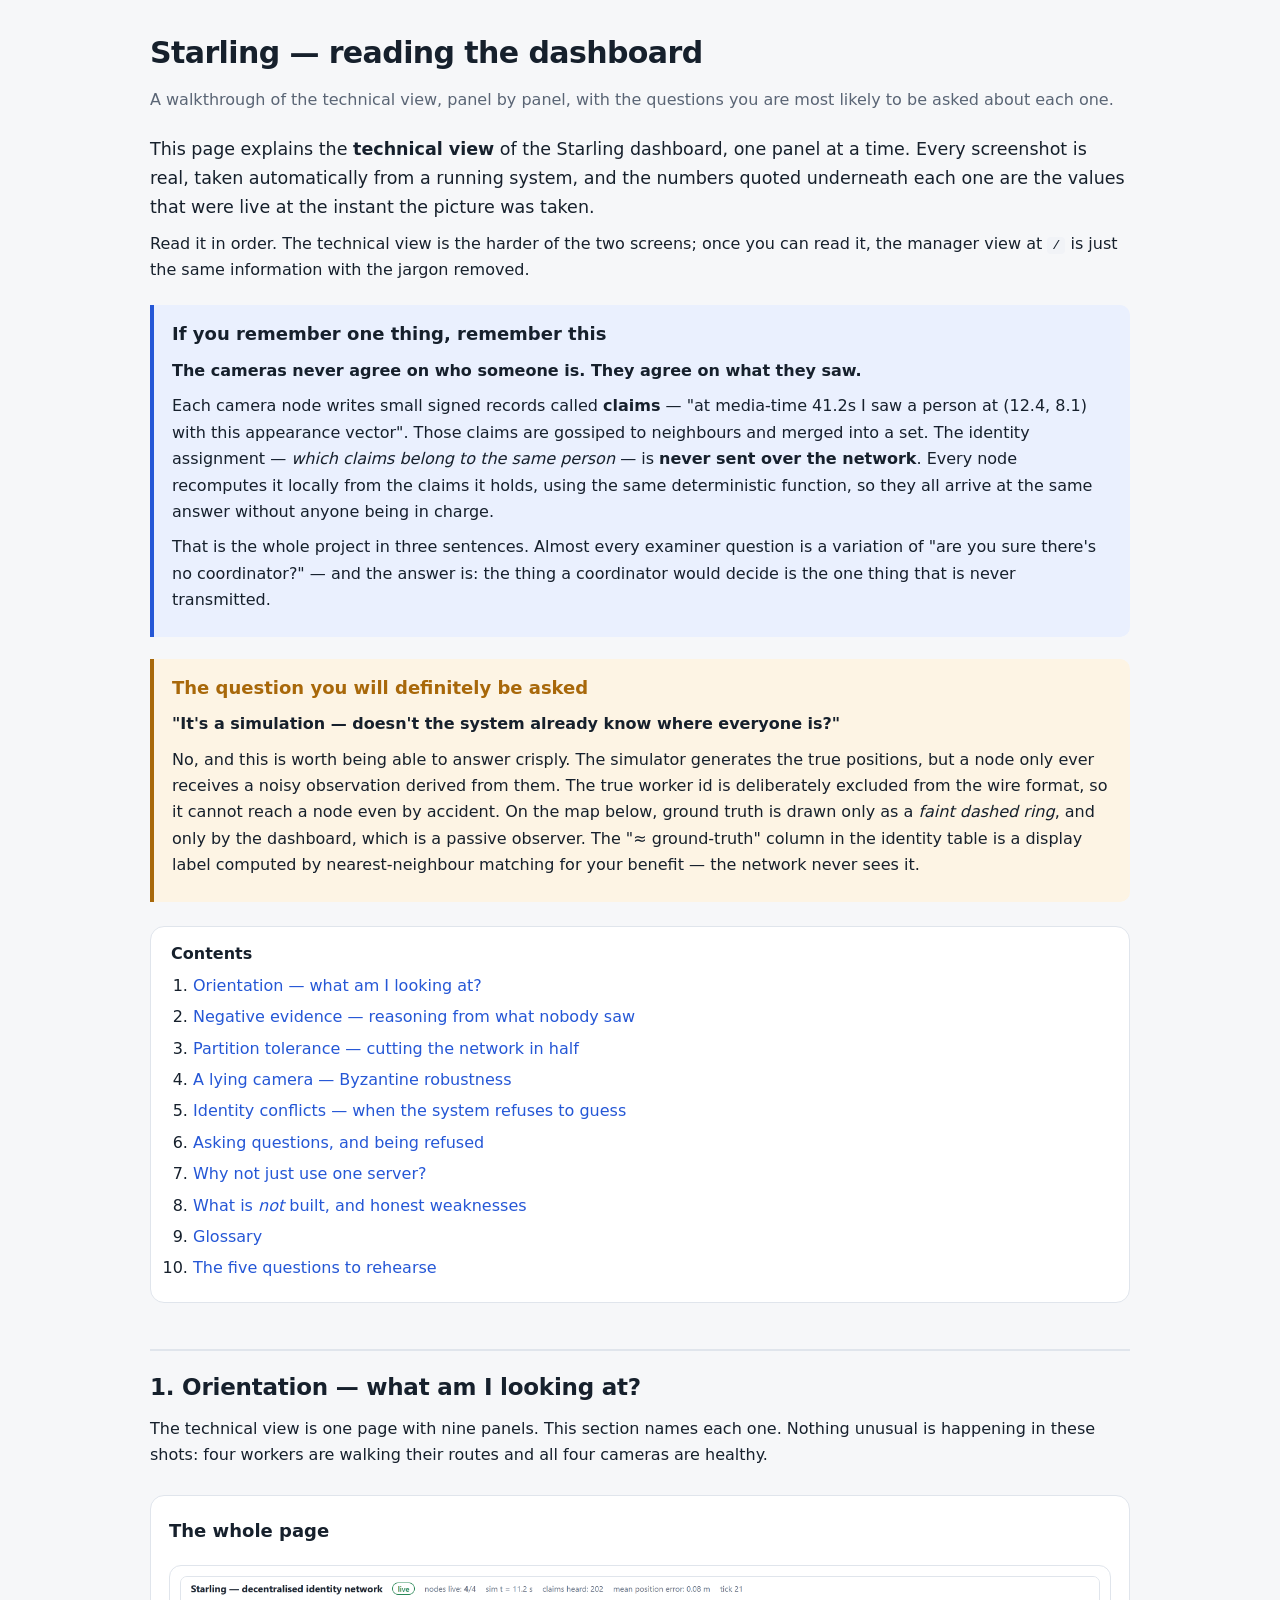
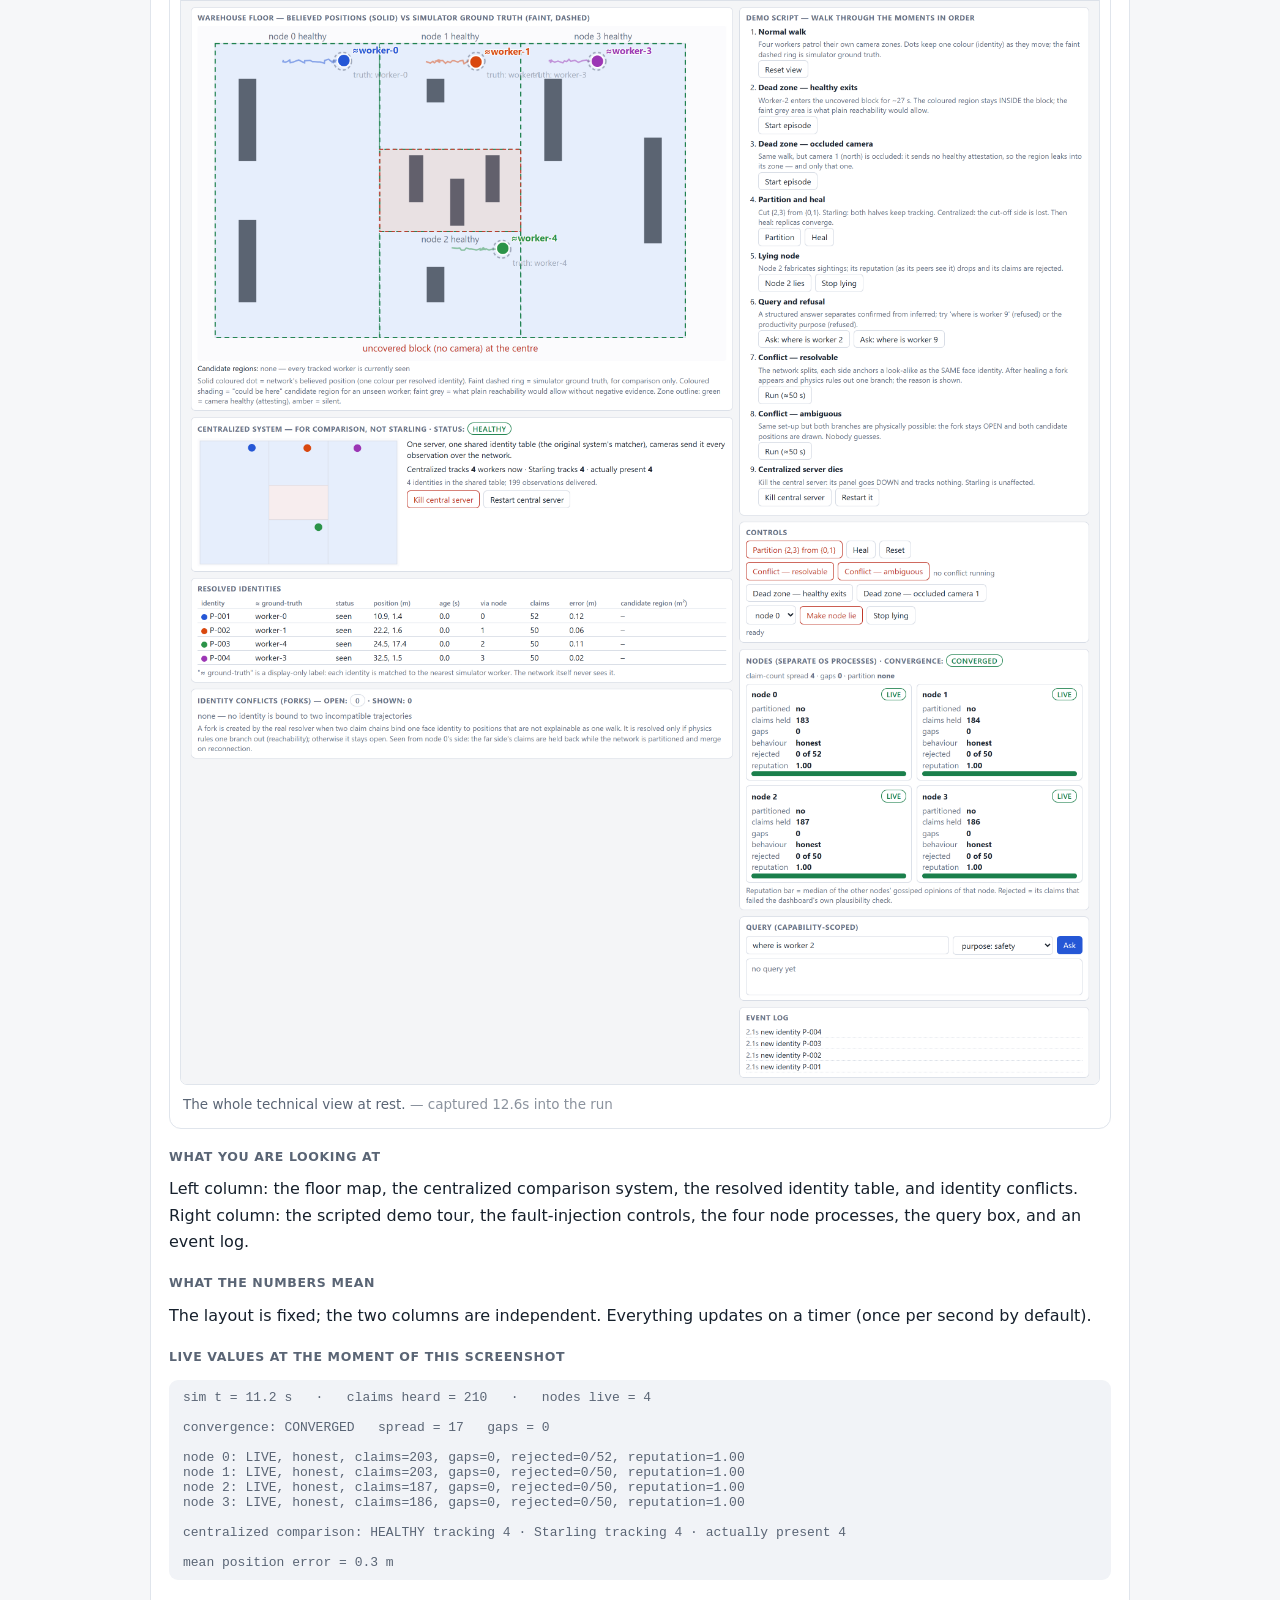
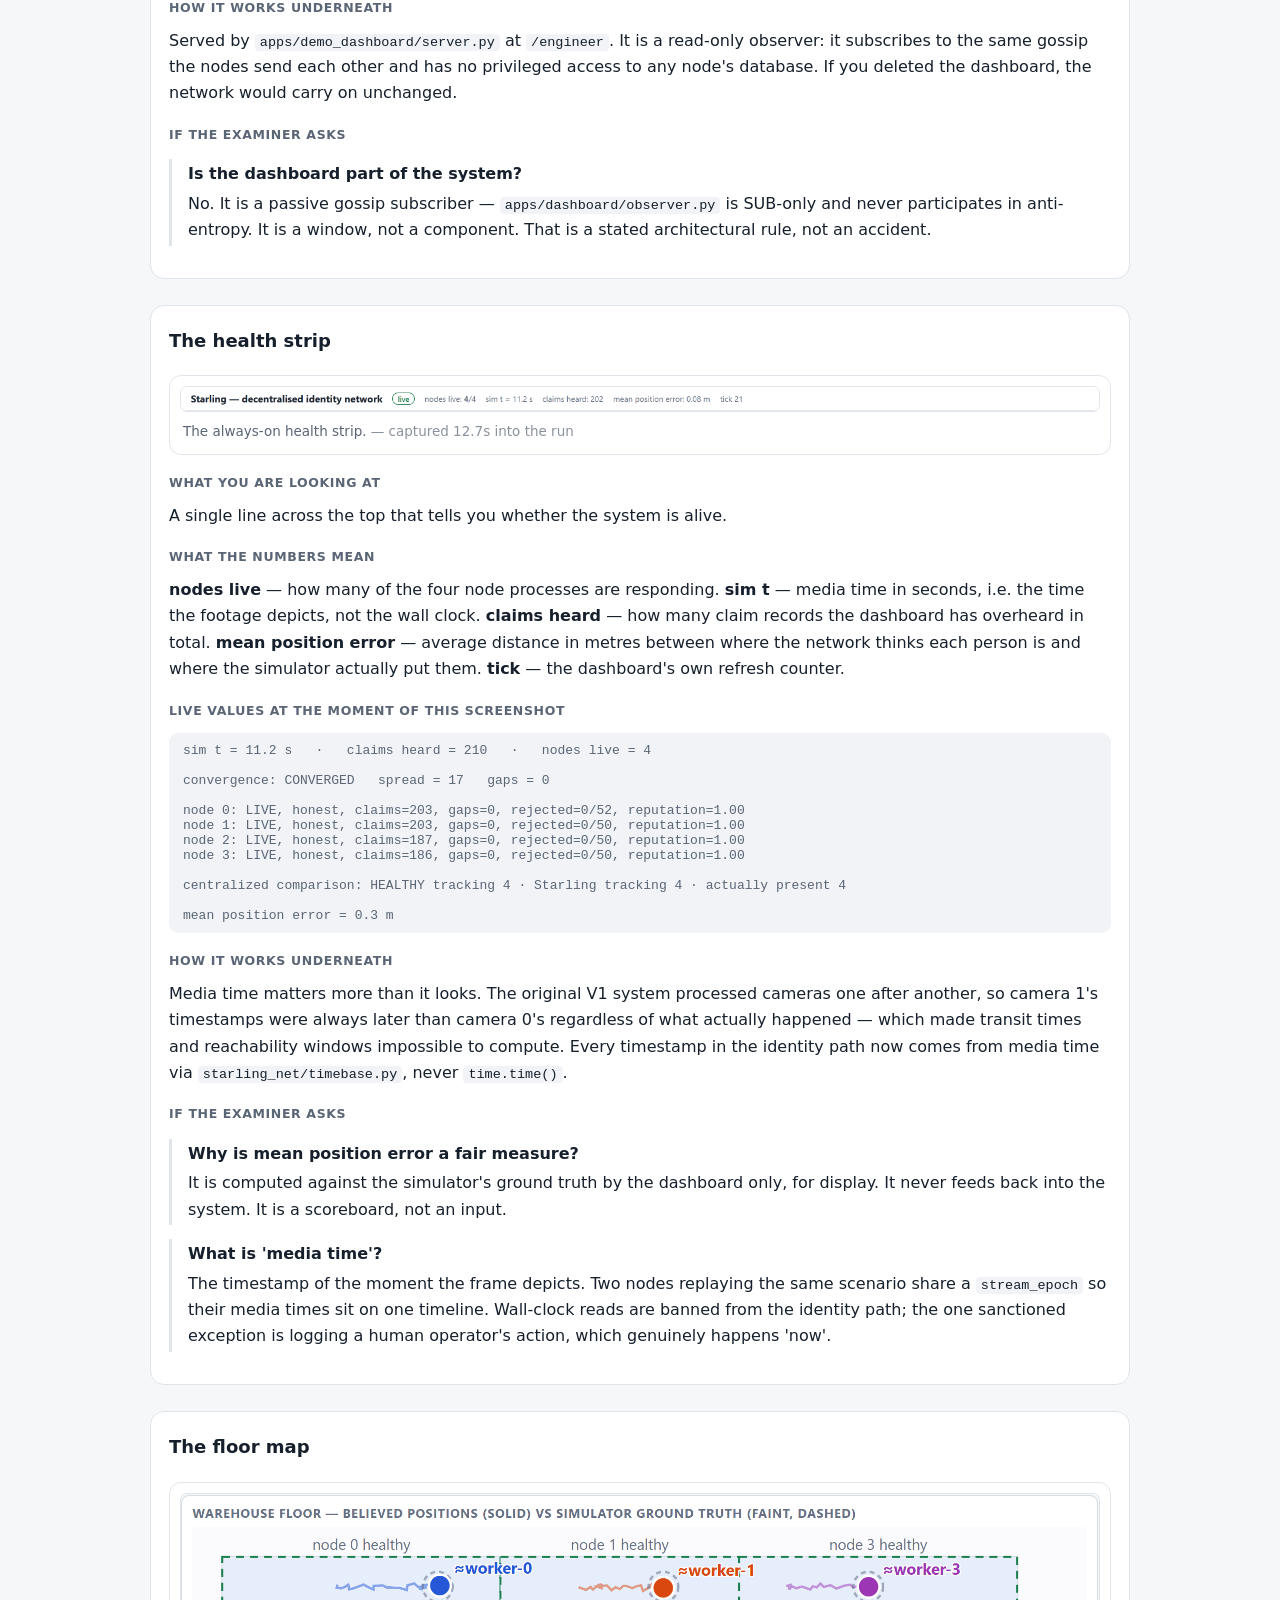
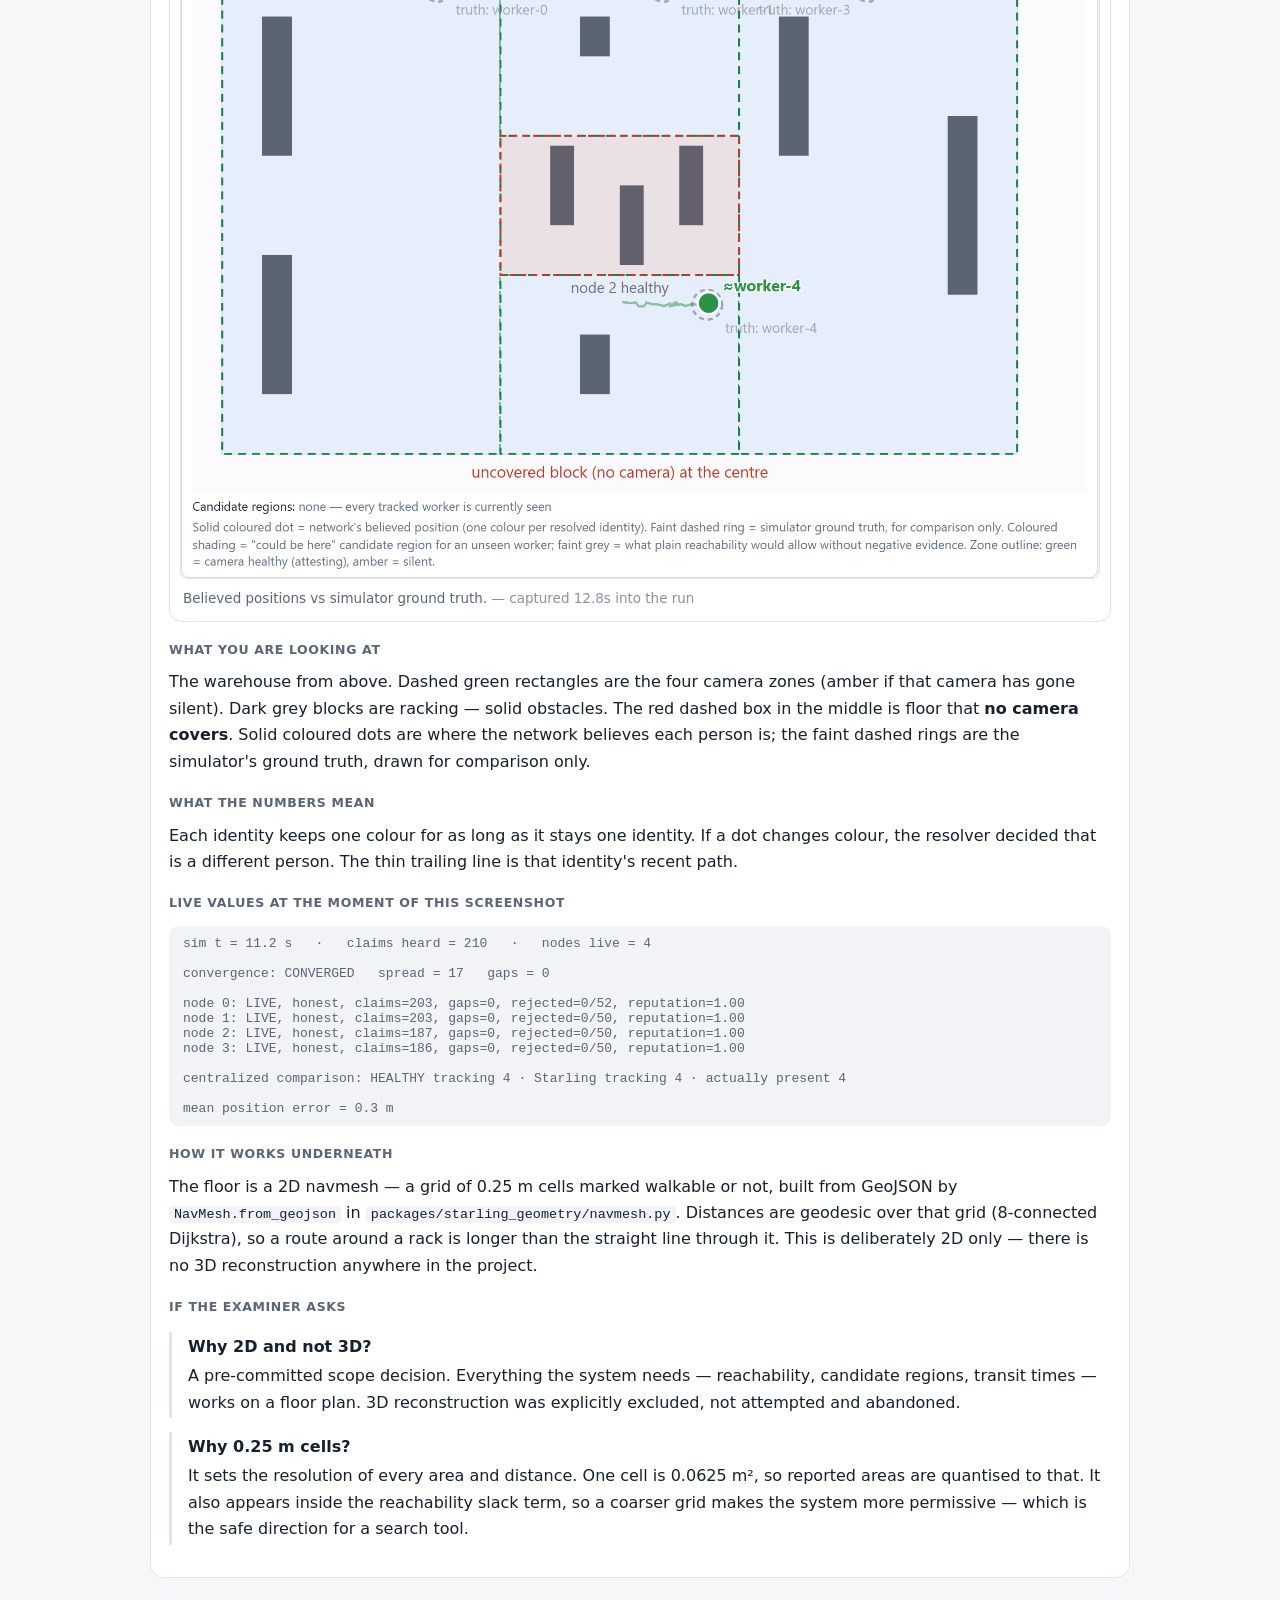
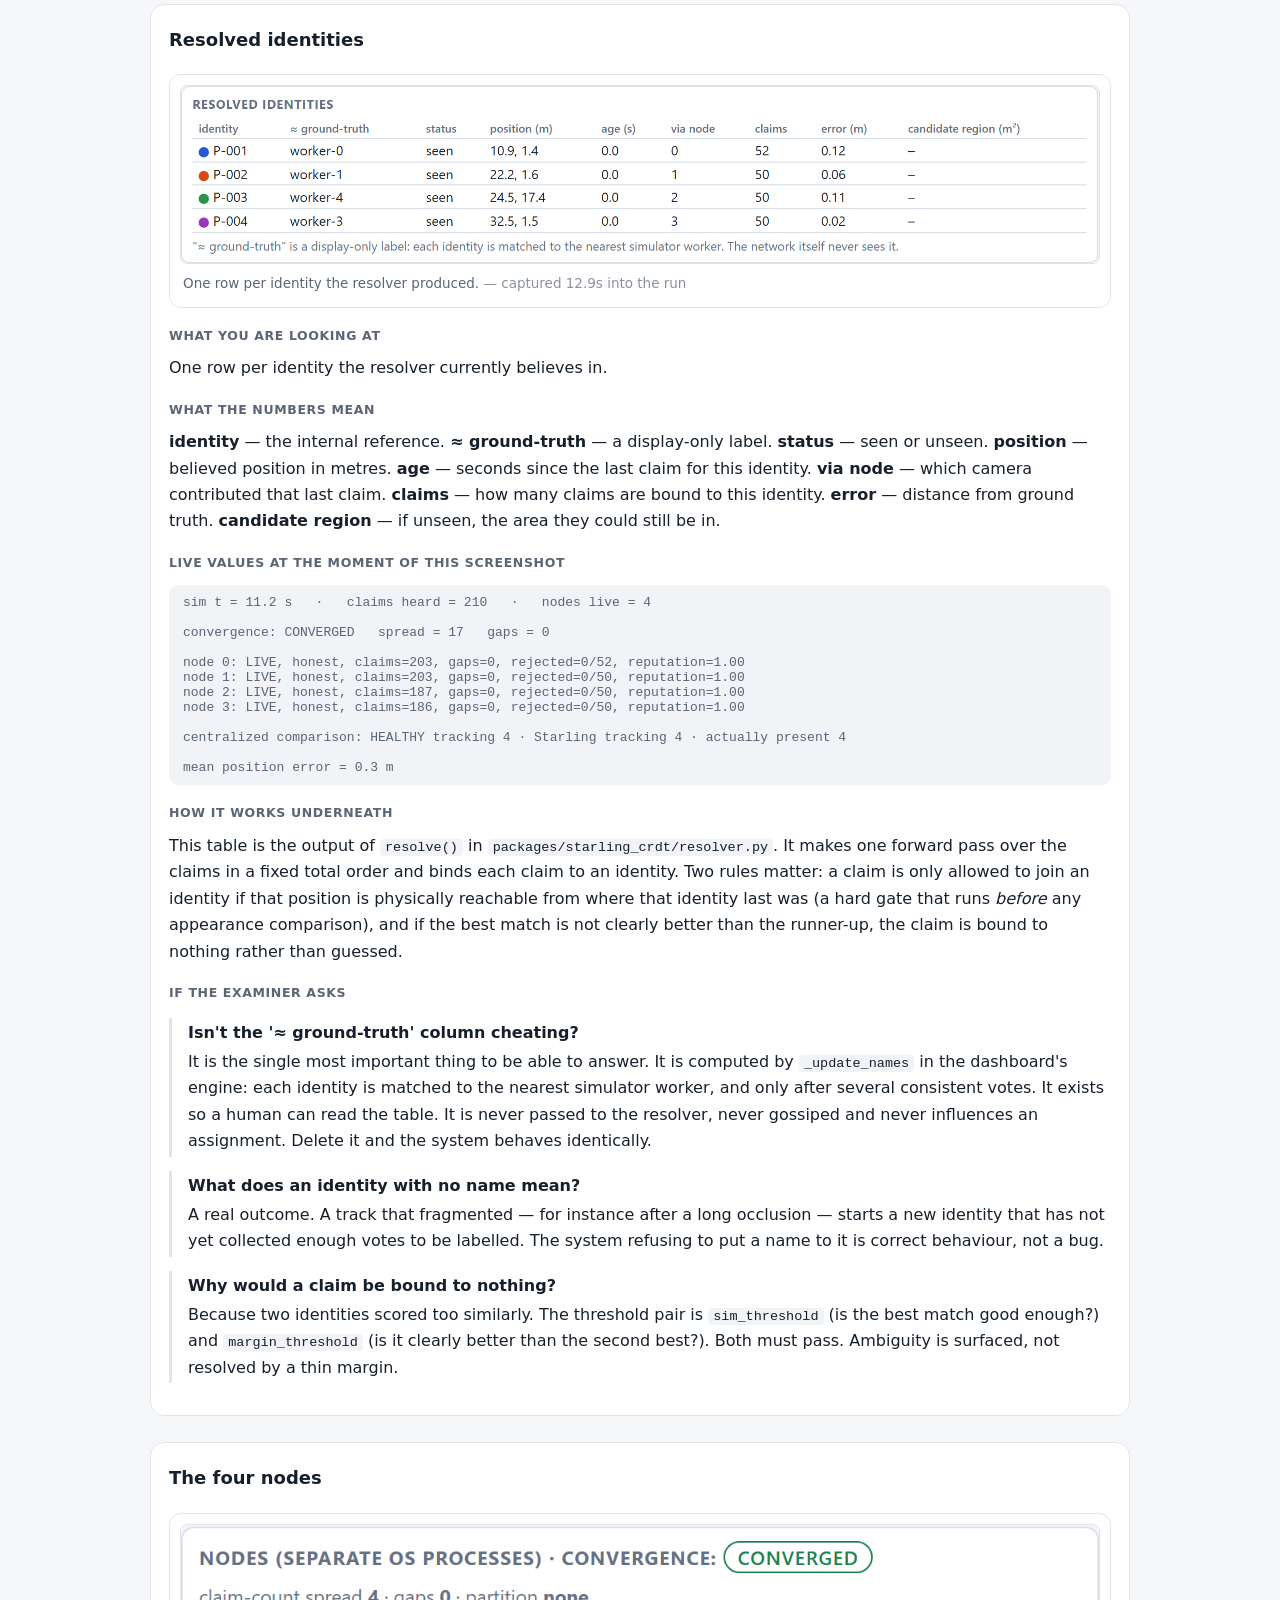
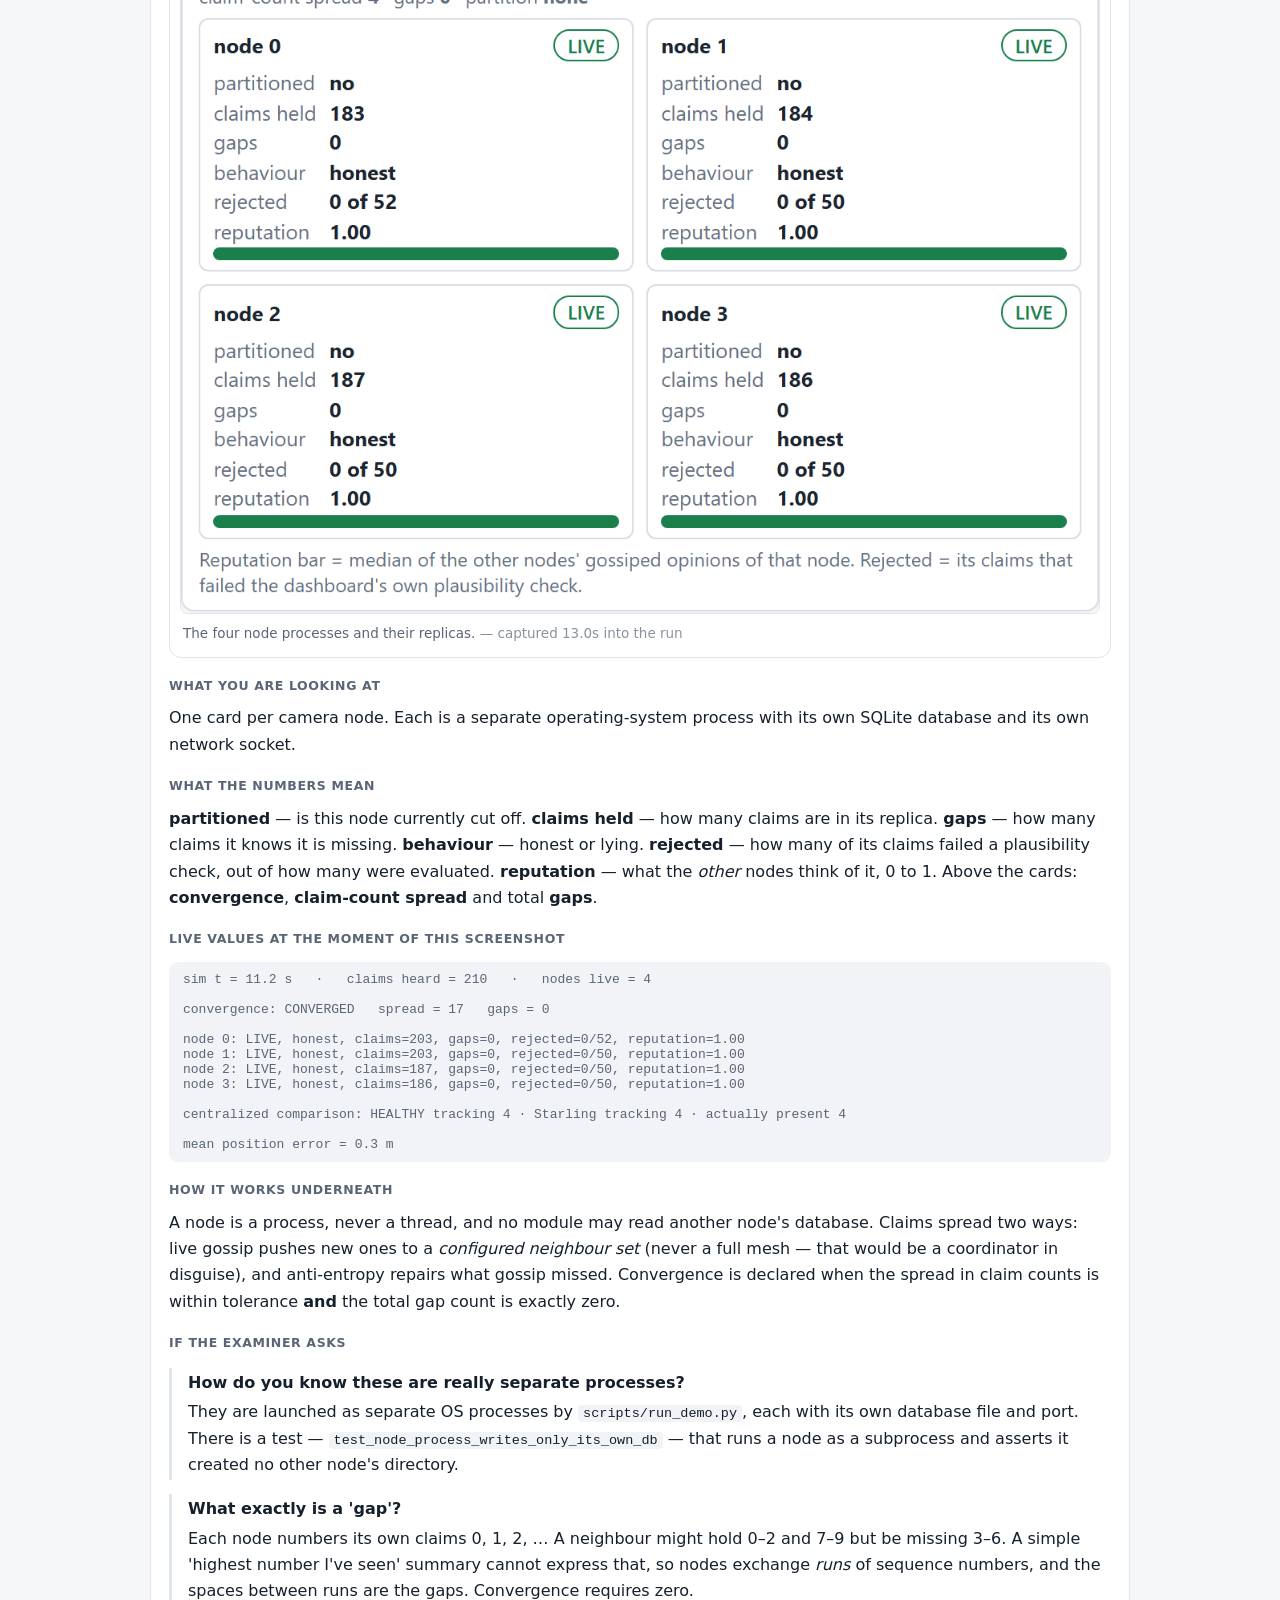
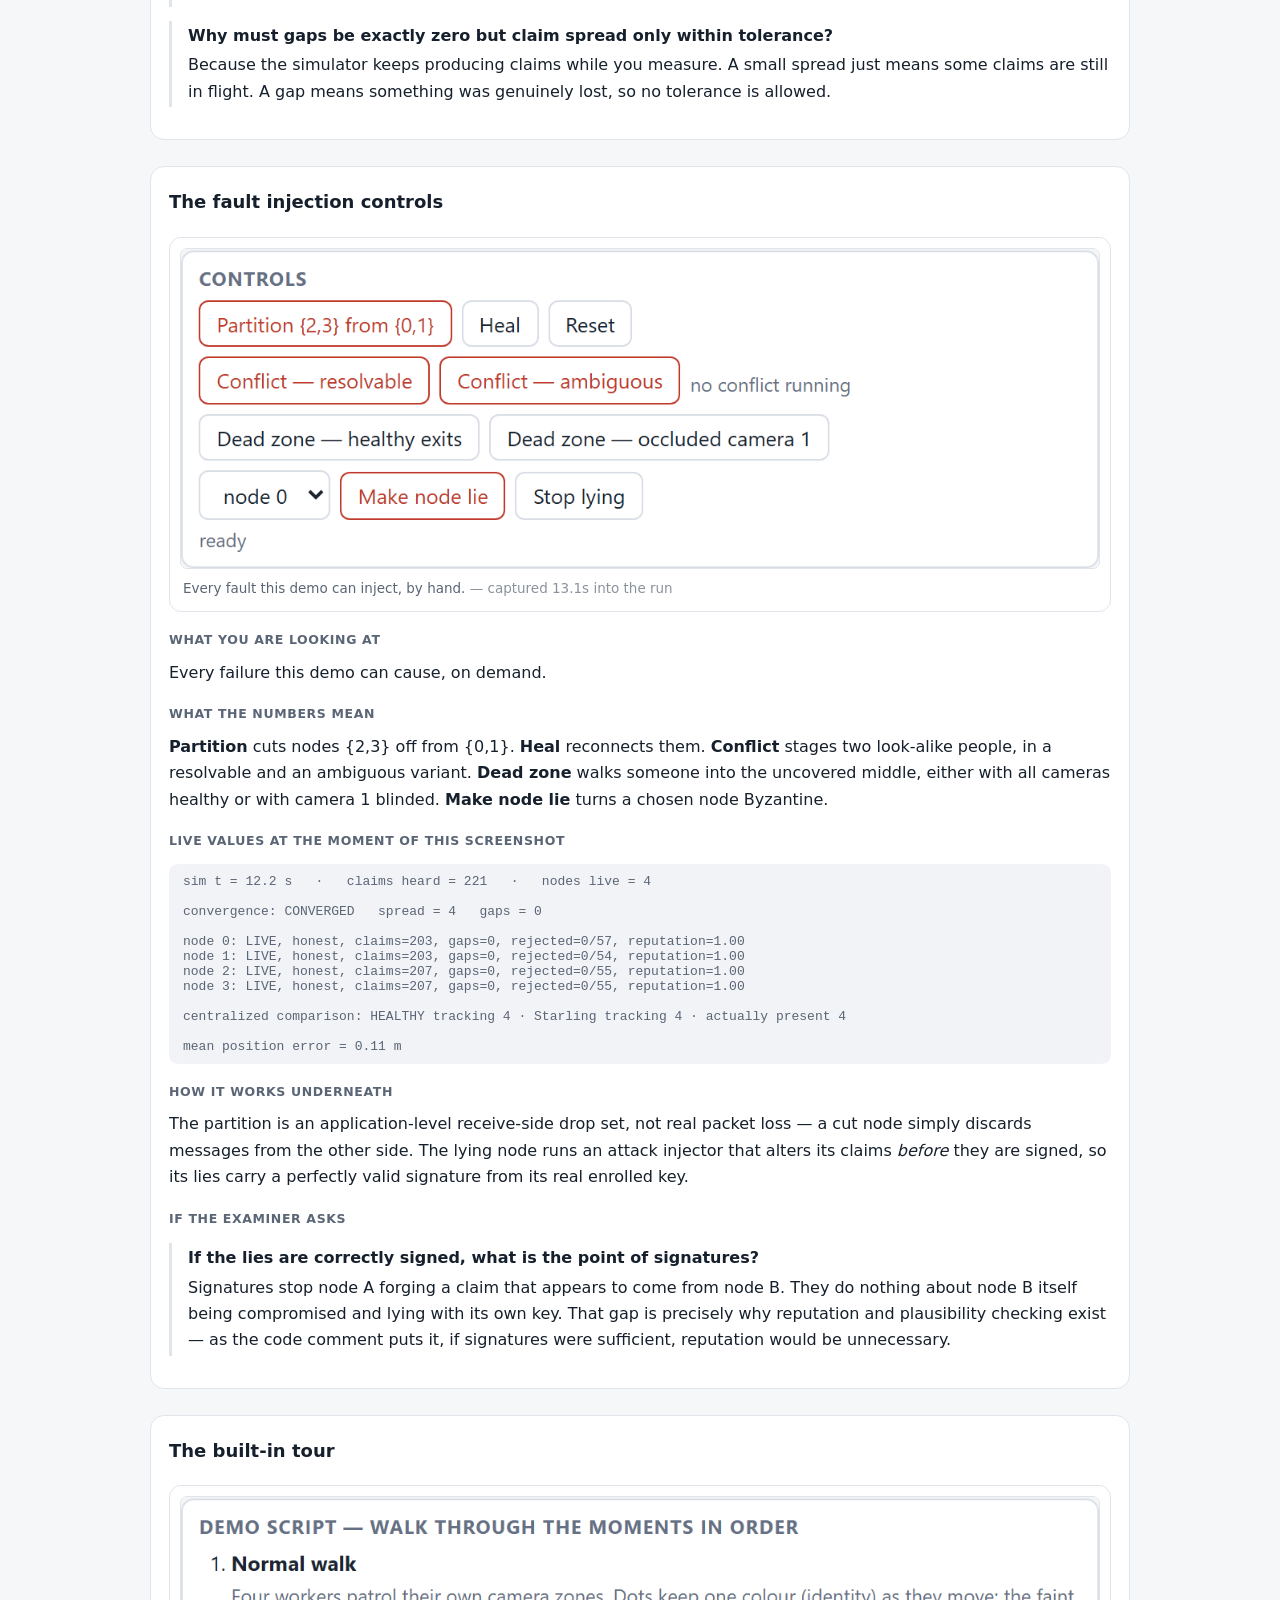
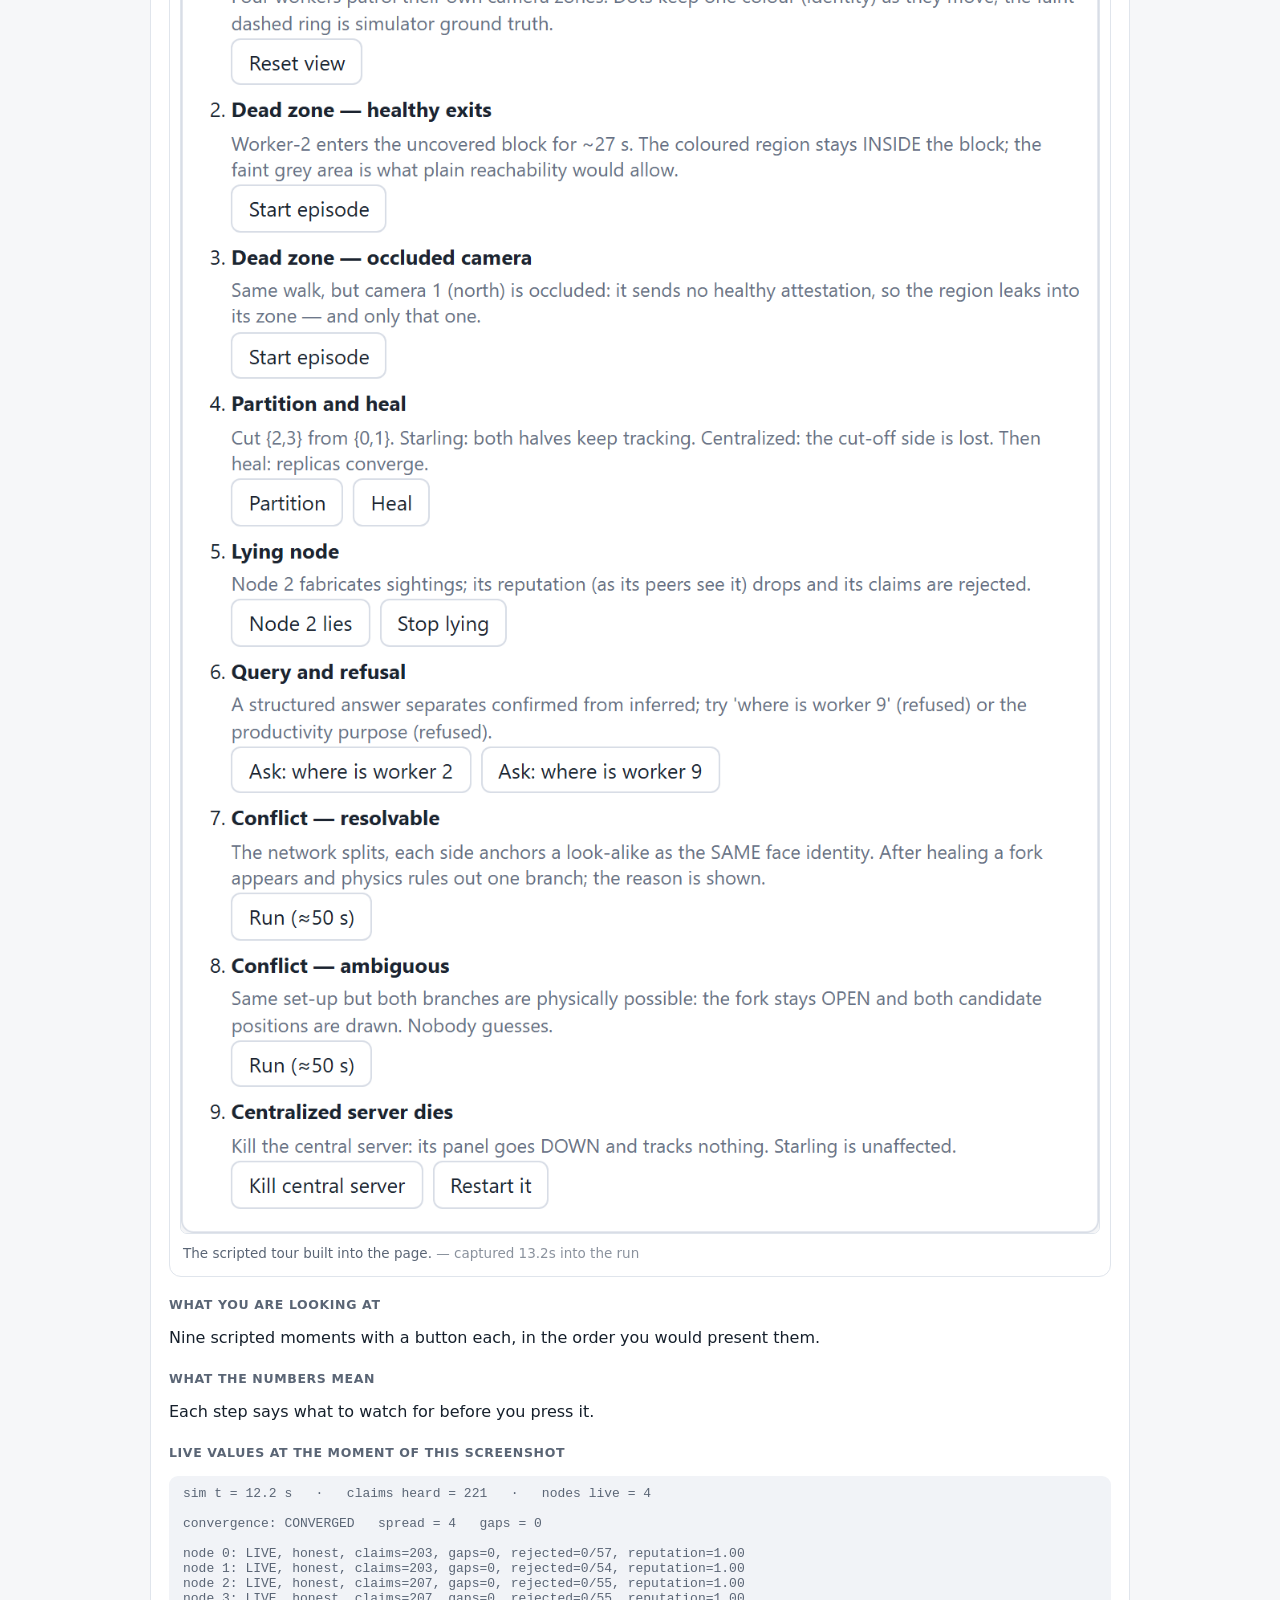
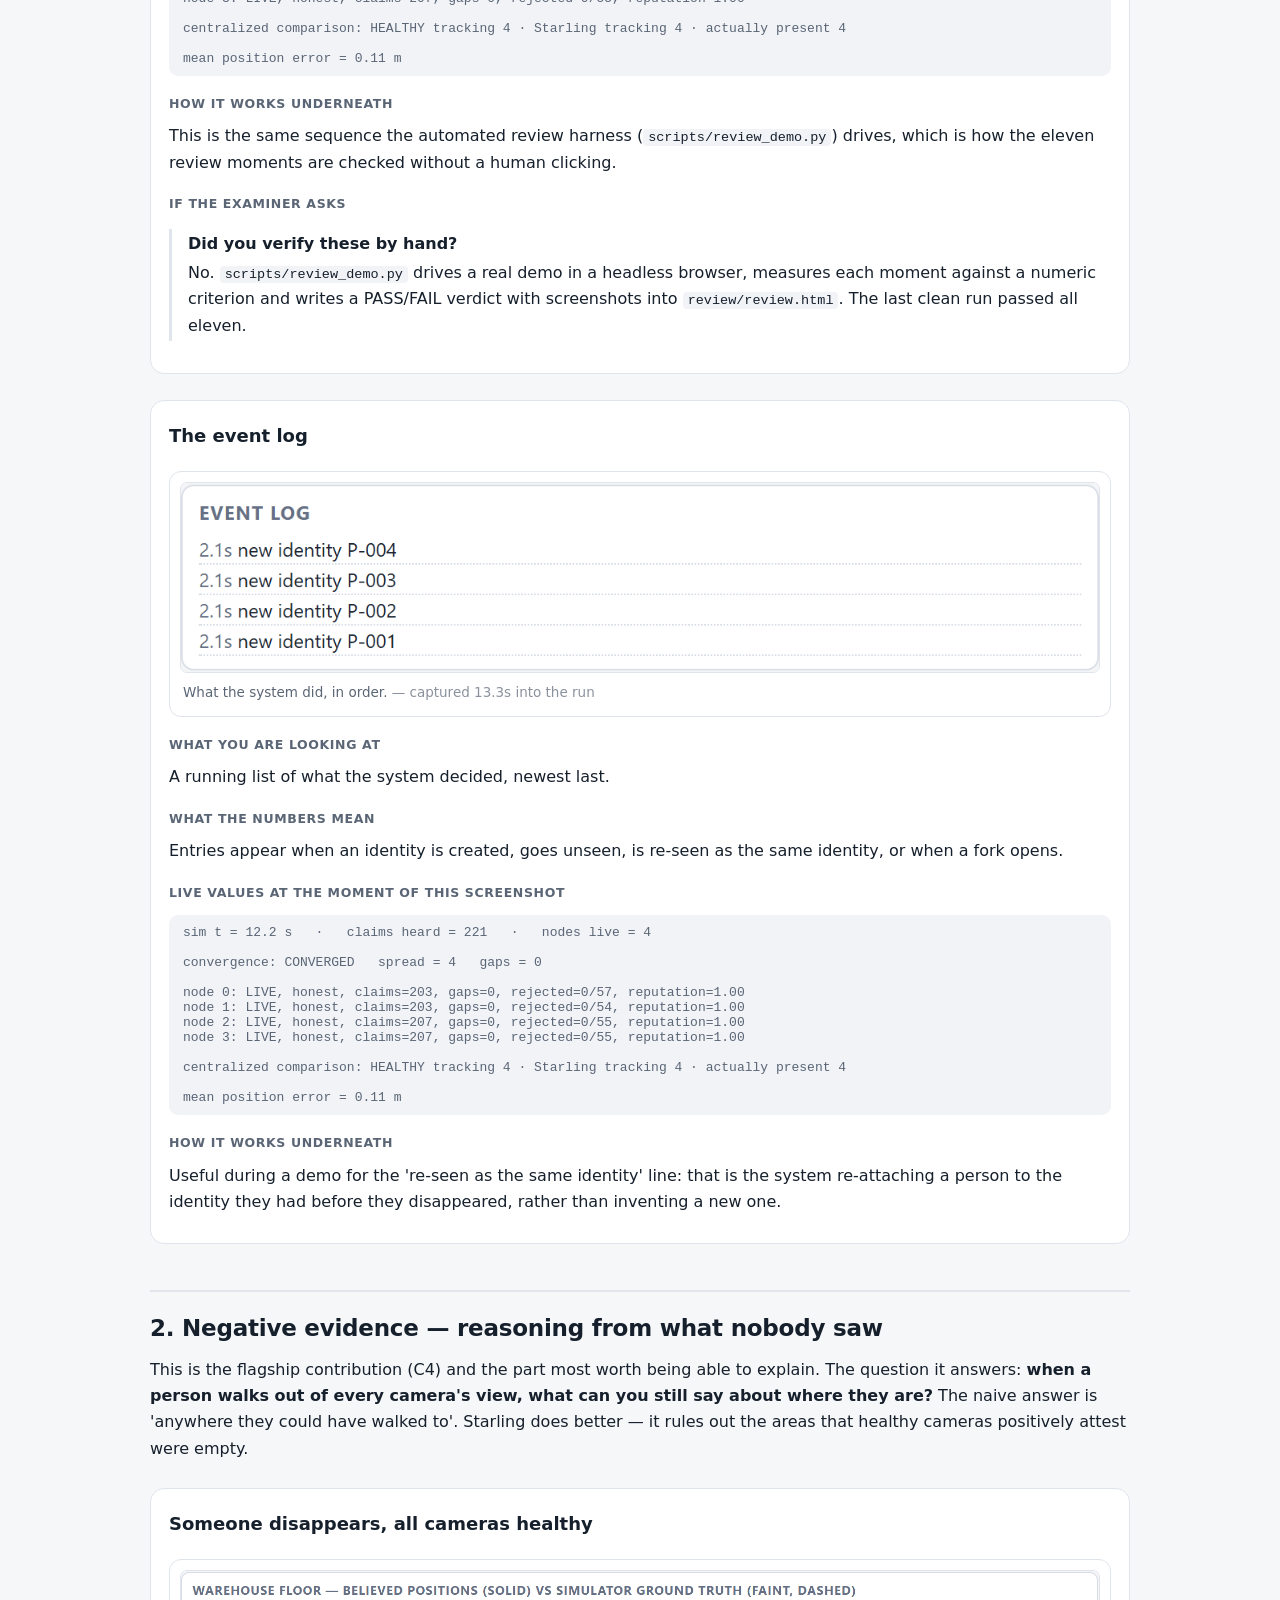
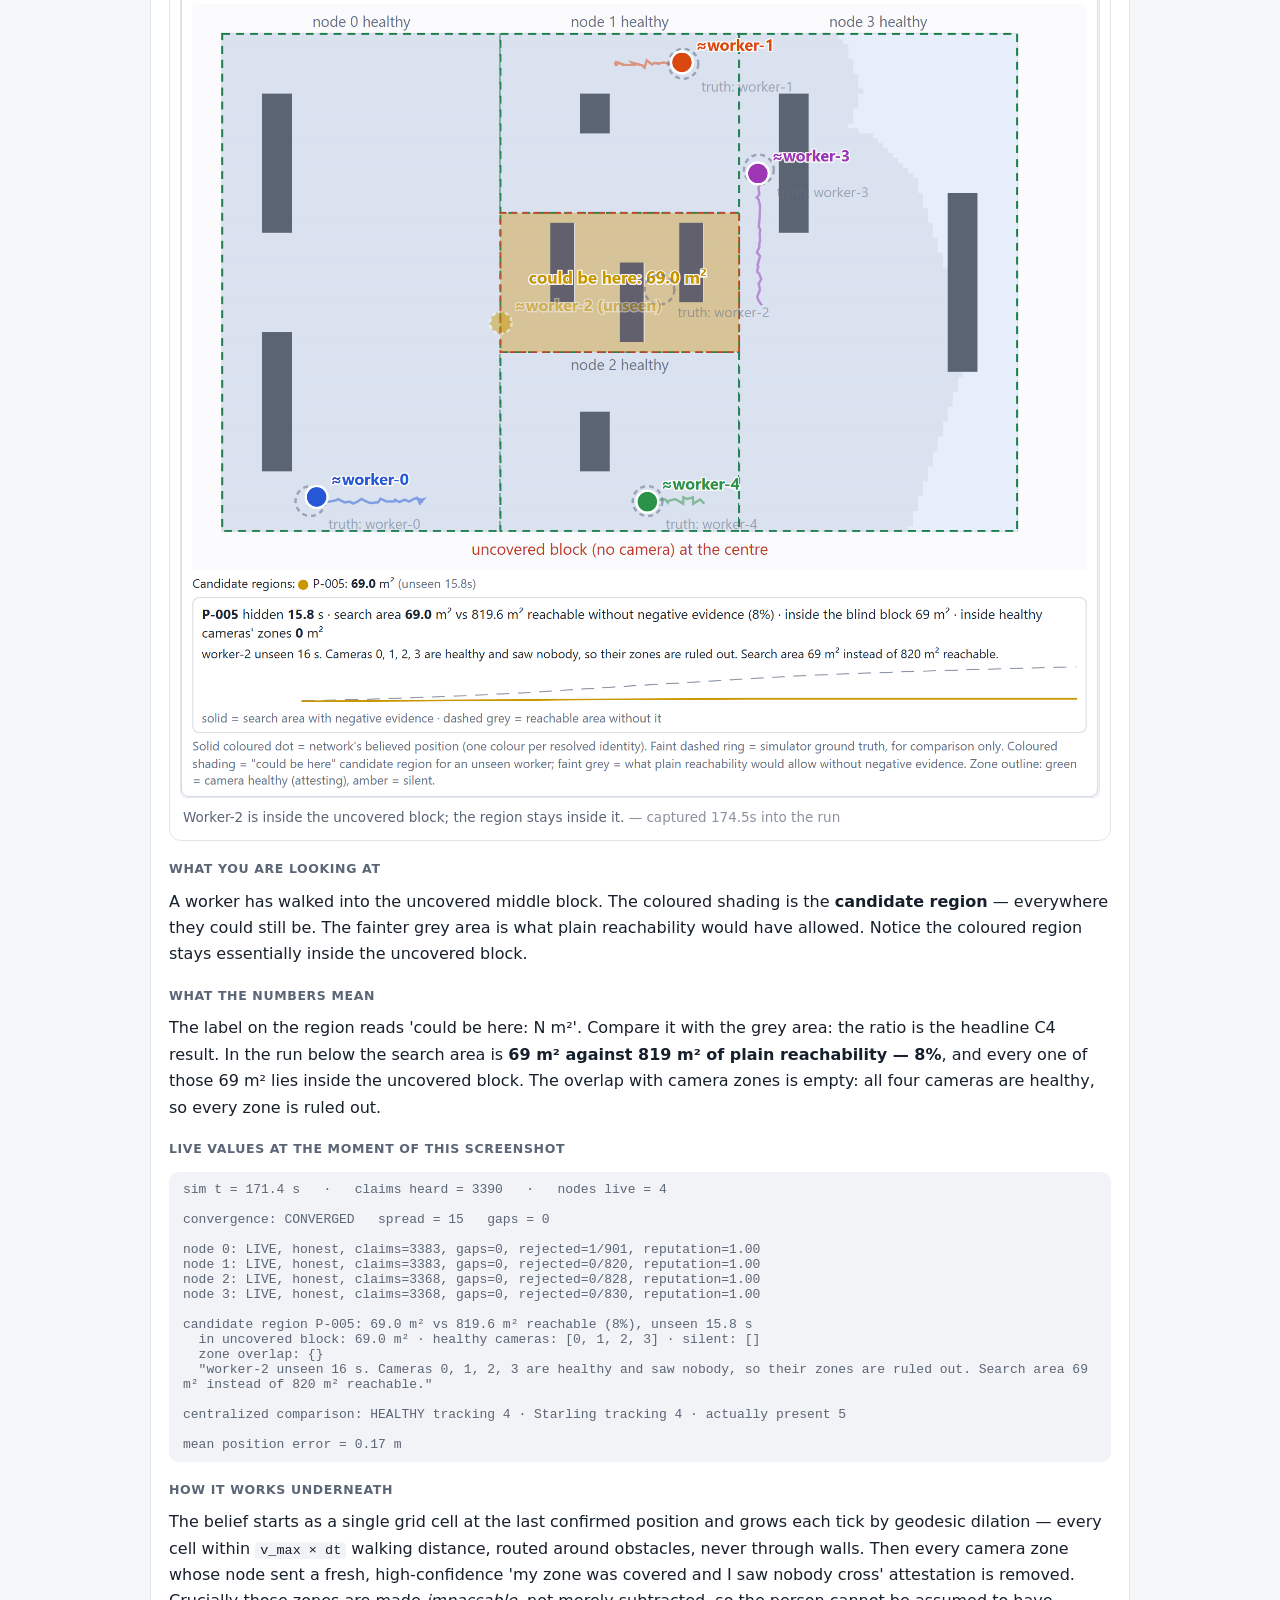
==== review/explainer.html @ 9c663566 "docs: review/explainer.html — a walkthrough of the dashboard for viva prep The demo can be driven, b" ====
<!DOCTYPE html><html lang='en'><head><meta charset='utf-8'>
<meta name='viewport' content='width=device-width, initial-scale=1'>
<title>Starling — Reading the Dashboard</title>
<style>
:root{--bg:#f6f7f9;--panel:#fff;--ink:#16202c;--soft:#5a6575;--line:#e0e5ec;--accent:#2557d6;
 --accent-bg:#eaf0fe;--warn:#a8680a;--warn-bg:#fdf4e4;--ok:#0f7a52;--ok-bg:#e7f6f0;--code:#f1f3f7;}
@media (prefers-color-scheme:dark){:root:not([data-theme="light"]){
 --bg:#0e1319;--panel:#161d26;--ink:#e6ecf3;--soft:#98a5b6;--line:#26303c;--accent:#6f9bff;
 --accent-bg:#152238;--warn:#e8b061;--warn-bg:#2a2013;--ok:#3ddc9a;--ok-bg:#122a20;--code:#1d2632;}}
*{box-sizing:border-box}
body{margin:0;background:var(--bg);color:var(--ink);
 font:16px/1.65 system-ui,-apple-system,"Segoe UI",Roboto,sans-serif}
.wrap{max-width:1020px;margin:0 auto;padding:28px 20px 90px}
h1{font-size:30px;margin:0 0 6px;letter-spacing:-.02em}
h2{font-size:23px;margin:46px 0 6px;padding-top:18px;border-top:2px solid var(--line);letter-spacing:-.01em}
h3{font-size:18px;margin:26px 0 6px}
h4{font-size:16px;margin:18px 0 4px;color:var(--soft);text-transform:uppercase;letter-spacing:.05em;font-size:12.5px}
p{margin:9px 0}
code{background:var(--code);padding:1px 5px;border-radius:4px;font:13.5px ui-monospace,Consolas,monospace}
.sub{color:var(--soft);margin-bottom:22px}
.lede{font-size:17.5px}
figure{margin:20px 0 6px;background:var(--panel);border:1px solid var(--line);border-radius:12px;padding:10px}
figure img{width:100%;display:block;border-radius:7px;border:1px solid var(--line)}
figcaption{color:var(--soft);font-size:13.5px;padding:8px 3px 2px}
.shot{background:var(--panel);border:1px solid var(--line);border-radius:14px;padding:4px 18px 18px;margin:26px 0}
.shot>h3{margin-top:16px}
.big{background:var(--accent-bg);border-left:4px solid var(--accent);border-radius:0 10px 10px 0;padding:14px 18px;margin:22px 0}
.big h3{margin-top:0}
.warn{background:var(--warn-bg);border-left:4px solid var(--warn);border-radius:0 10px 10px 0;padding:14px 18px;margin:22px 0}
.warn h3{margin-top:0;color:var(--warn)}
.qa{border-left:3px solid var(--line);padding:2px 0 2px 16px;margin:14px 0}
.qa .q{font-weight:650}
.qa .a{color:var(--ink);margin-top:3px}
.vals{background:var(--code);border-radius:9px;padding:10px 14px;margin:12px 0;font:13px ui-monospace,Consolas,monospace;
 color:var(--soft);overflow-x:auto;white-space:pre-wrap}
.vals b{color:var(--ink)}
table{width:100%;border-collapse:collapse;margin:12px 0;font-size:14.5px}
th,td{text-align:left;padding:7px 10px;border-bottom:1px solid var(--line);vertical-align:top}
th{color:var(--soft);font-size:12.5px;text-transform:uppercase;letter-spacing:.04em}
nav{background:var(--panel);border:1px solid var(--line);border-radius:14px;padding:14px 20px;margin:24px 0}
nav ol{margin:6px 0;padding-left:22px} nav a{color:var(--accent);text-decoration:none}
nav a:hover{text-decoration:underline}
ul{margin:8px 0;padding-left:22px} li{margin:5px 0}
.miss{color:var(--warn);font-size:14px;padding:8px 0}
footer{margin-top:50px;padding-top:18px;border-top:1px solid var(--line);color:var(--soft);font-size:13.5px}
</style></head><body><div class='wrap'>
<h1>Starling — reading the dashboard</h1>
<p class='sub'>A walkthrough of the technical view, panel by panel, with the questions you are most likely to be asked about each one.</p>

<p class="lede">This page explains the <b>technical view</b> of the Starling dashboard, one panel
at a time. Every screenshot is real, taken automatically from a running system, and the numbers
quoted underneath each one are the values that were live at the instant the picture was taken.</p>

<p>Read it in order. The technical view is the harder of the two screens; once you can read it,
the manager view at <code>/</code> is just the same information with the jargon removed.</p>

<div class="big">
<h3>If you remember one thing, remember this</h3>
<p><b>The cameras never agree on who someone is. They agree on what they saw.</b></p>
<p>Each camera node writes small signed records called <b>claims</b> — "at media-time 41.2s I saw
a person at (12.4, 8.1) with this appearance vector". Those claims are gossiped to neighbours and
merged into a set. The identity assignment — <i>which claims belong to the same person</i> — is
<b>never sent over the network</b>. Every node recomputes it locally from the claims it holds, using
the same deterministic function, so they all arrive at the same answer without anyone being in charge.</p>
<p>That is the whole project in three sentences. Almost every examiner question is a variation of
"are you sure there's no coordinator?" — and the answer is: the thing a coordinator would decide
is the one thing that is never transmitted.</p>
</div>

<div class="warn">
<h3>The question you will definitely be asked</h3>
<p><b>"It's a simulation — doesn't the system already know where everyone is?"</b></p>
<p>No, and this is worth being able to answer crisply. The simulator generates the true positions,
but a node only ever receives a noisy observation derived from them. The true worker id is
deliberately excluded from the wire format, so it cannot reach a node even by accident. On the map
below, ground truth is drawn only as a <i>faint dashed ring</i>, and only by the dashboard, which is
a passive observer. The "&asymp; ground-truth" column in the identity table is a display label
computed by nearest-neighbour matching for your benefit — the network never sees it.</p>
</div>

<nav><b>Contents</b><ol>
<li><a href='#orientation'>Orientation — what am I looking at?</a></li>
<li><a href='#c4'>Negative evidence — reasoning from what nobody saw</a></li>
<li><a href='#partition'>Partition tolerance — cutting the network in half</a></li>
<li><a href='#byzantine'>A lying camera — Byzantine robustness</a></li>
<li><a href='#forks'>Identity conflicts — when the system refuses to guess</a></li>
<li><a href='#query'>Asking questions, and being refused</a></li>
<li><a href='#central'>Why not just use one server?</a></li>
<li><a href='#limits'>What is <i>not</i> built, and honest weaknesses</a></li>
<li><a href='#glossary'>Glossary</a></li>
<li><a href='#closing'>The five questions to rehearse</a></li>
</ol></nav>
<h2 id='orientation'>1. Orientation — what am I looking at?</h2>
<p>The technical view is one page with nine panels. This section names each one. Nothing unusual is happening in these shots: four workers are walking their routes and all four cameras are healthy.</p>
<div class='shot'>
<h3>The whole page</h3>
<figure><img src='explainer_shots/01_fullpage.png' alt='The whole page'><figcaption>The whole technical view at rest. <span style='opacity:.7'>— captured 12.6s into the run</span></figcaption></figure>
<h4>What you are looking at</h4><p>Left column: the floor map, the centralized comparison system, the resolved identity table, and identity conflicts. Right column: the scripted demo tour, the fault-injection controls, the four node processes, the query box, and an event log.</p>
<h4>What the numbers mean</h4><p>The layout is fixed; the two columns are independent. Everything updates on a timer (once per second by default).</p>
<h4>Live values at the moment of this screenshot</h4><div class='vals'>sim t = 11.2 s   ·   claims heard = 210   ·   nodes live = 4

convergence: CONVERGED   spread = 17   gaps = 0

node 0: LIVE, honest, claims=203, gaps=0, rejected=0/52, reputation=1.00
node 1: LIVE, honest, claims=203, gaps=0, rejected=0/50, reputation=1.00
node 2: LIVE, honest, claims=187, gaps=0, rejected=0/50, reputation=1.00
node 3: LIVE, honest, claims=186, gaps=0, rejected=0/50, reputation=1.00

centralized comparison: HEALTHY tracking 4 · Starling tracking 4 · actually present 4

mean position error = 0.3 m</div>
<h4>How it works underneath</h4><p>Served by <code>apps/demo_dashboard/server.py</code> at <code>/engineer</code>. It is a read-only observer: it subscribes to the same gossip the nodes send each other and has no privileged access to any node's database. If you deleted the dashboard, the network would carry on unchanged.</p>
<h4>If the examiner asks</h4>
<div class='qa'><div class='q'>Is the dashboard part of the system?</div><div class='a'>No. It is a passive gossip subscriber — <code>apps/dashboard/observer.py</code> is SUB-only and never participates in anti-entropy. It is a window, not a component. That is a stated architectural rule, not an accident.</div></div>
</div>
<div class='shot'>
<h3>The health strip</h3>
<figure><img src='explainer_shots/02_header.png' alt='The health strip'><figcaption>The always-on health strip. <span style='opacity:.7'>— captured 12.7s into the run</span></figcaption></figure>
<h4>What you are looking at</h4><p>A single line across the top that tells you whether the system is alive.</p>
<h4>What the numbers mean</h4><p><b>nodes live</b> — how many of the four node processes are responding. <b>sim t</b> — media time in seconds, i.e. the time the footage depicts, not the wall clock. <b>claims heard</b> — how many claim records the dashboard has overheard in total. <b>mean position error</b> — average distance in metres between where the network thinks each person is and where the simulator actually put them. <b>tick</b> — the dashboard's own refresh counter.</p>
<h4>Live values at the moment of this screenshot</h4><div class='vals'>sim t = 11.2 s   ·   claims heard = 210   ·   nodes live = 4

convergence: CONVERGED   spread = 17   gaps = 0

node 0: LIVE, honest, claims=203, gaps=0, rejected=0/52, reputation=1.00
node 1: LIVE, honest, claims=203, gaps=0, rejected=0/50, reputation=1.00
node 2: LIVE, honest, claims=187, gaps=0, rejected=0/50, reputation=1.00
node 3: LIVE, honest, claims=186, gaps=0, rejected=0/50, reputation=1.00

centralized comparison: HEALTHY tracking 4 · Starling tracking 4 · actually present 4

mean position error = 0.3 m</div>
<h4>How it works underneath</h4><p>Media time matters more than it looks. The original V1 system processed cameras one after another, so camera 1's timestamps were always later than camera 0's regardless of what actually happened — which made transit times and reachability windows impossible to compute. Every timestamp in the identity path now comes from media time via <code>starling_net/timebase.py</code>, never <code>time.time()</code>.</p>
<h4>If the examiner asks</h4>
<div class='qa'><div class='q'>Why is mean position error a fair measure?</div><div class='a'>It is computed against the simulator's ground truth by the dashboard only, for display. It never feeds back into the system. It is a scoreboard, not an input.</div></div>
<div class='qa'><div class='q'>What is 'media time'?</div><div class='a'>The timestamp of the moment the frame depicts. Two nodes replaying the same scenario share a <code>stream_epoch</code> so their media times sit on one timeline. Wall-clock reads are banned from the identity path; the one sanctioned exception is logging a human operator's action, which genuinely happens 'now'.</div></div>
</div>
<div class='shot'>
<h3>The floor map</h3>
<figure><img src='explainer_shots/03_map.png' alt='The floor map'><figcaption>Believed positions vs simulator ground truth. <span style='opacity:.7'>— captured 12.8s into the run</span></figcaption></figure>
<h4>What you are looking at</h4><p>The warehouse from above. Dashed green rectangles are the four camera zones (amber if that camera has gone silent). Dark grey blocks are racking — solid obstacles. The red dashed box in the middle is floor that <b>no camera covers</b>. Solid coloured dots are where the network believes each person is; the faint dashed rings are the simulator's ground truth, drawn for comparison only.</p>
<h4>What the numbers mean</h4><p>Each identity keeps one colour for as long as it stays one identity. If a dot changes colour, the resolver decided that is a different person. The thin trailing line is that identity's recent path.</p>
<h4>Live values at the moment of this screenshot</h4><div class='vals'>sim t = 11.2 s   ·   claims heard = 210   ·   nodes live = 4

convergence: CONVERGED   spread = 17   gaps = 0

node 0: LIVE, honest, claims=203, gaps=0, rejected=0/52, reputation=1.00
node 1: LIVE, honest, claims=203, gaps=0, rejected=0/50, reputation=1.00
node 2: LIVE, honest, claims=187, gaps=0, rejected=0/50, reputation=1.00
node 3: LIVE, honest, claims=186, gaps=0, rejected=0/50, reputation=1.00

centralized comparison: HEALTHY tracking 4 · Starling tracking 4 · actually present 4

mean position error = 0.3 m</div>
<h4>How it works underneath</h4><p>The floor is a 2D navmesh — a grid of 0.25 m cells marked walkable or not, built from GeoJSON by <code>NavMesh.from_geojson</code> in <code>packages/starling_geometry/navmesh.py</code>. Distances are geodesic over that grid (8-connected Dijkstra), so a route around a rack is longer than the straight line through it. This is deliberately 2D only — there is no 3D reconstruction anywhere in the project.</p>
<h4>If the examiner asks</h4>
<div class='qa'><div class='q'>Why 2D and not 3D?</div><div class='a'>A pre-committed scope decision. Everything the system needs — reachability, candidate regions, transit times — works on a floor plan. 3D reconstruction was explicitly excluded, not attempted and abandoned.</div></div>
<div class='qa'><div class='q'>Why 0.25 m cells?</div><div class='a'>It sets the resolution of every area and distance. One cell is 0.0625 m&sup2;, so reported areas are quantised to that. It also appears inside the reachability slack term, so a coarser grid makes the system more permissive — which is the safe direction for a search tool.</div></div>
</div>
<div class='shot'>
<h3>Resolved identities</h3>
<figure><img src='explainer_shots/04_identities.png' alt='Resolved identities'><figcaption>One row per identity the resolver produced. <span style='opacity:.7'>— captured 12.9s into the run</span></figcaption></figure>
<h4>What you are looking at</h4><p>One row per identity the resolver currently believes in.</p>
<h4>What the numbers mean</h4><p><b>identity</b> — the internal reference. <b>&asymp; ground-truth</b> — a display-only label. <b>status</b> — seen or unseen. <b>position</b> — believed position in metres. <b>age</b> — seconds since the last claim for this identity. <b>via node</b> — which camera contributed that last claim. <b>claims</b> — how many claims are bound to this identity. <b>error</b> — distance from ground truth. <b>candidate region</b> — if unseen, the area they could still be in.</p>
<h4>Live values at the moment of this screenshot</h4><div class='vals'>sim t = 11.2 s   ·   claims heard = 210   ·   nodes live = 4

convergence: CONVERGED   spread = 17   gaps = 0

node 0: LIVE, honest, claims=203, gaps=0, rejected=0/52, reputation=1.00
node 1: LIVE, honest, claims=203, gaps=0, rejected=0/50, reputation=1.00
node 2: LIVE, honest, claims=187, gaps=0, rejected=0/50, reputation=1.00
node 3: LIVE, honest, claims=186, gaps=0, rejected=0/50, reputation=1.00

centralized comparison: HEALTHY tracking 4 · Starling tracking 4 · actually present 4

mean position error = 0.3 m</div>
<h4>How it works underneath</h4><p>This table is the output of <code>resolve()</code> in <code>packages/starling_crdt/resolver.py</code>. It makes one forward pass over the claims in a fixed total order and binds each claim to an identity. Two rules matter: a claim is only allowed to join an identity if that position is physically reachable from where that identity last was (a hard gate that runs <i>before</i> any appearance comparison), and if the best match is not clearly better than the runner-up, the claim is bound to nothing rather than guessed.</p>
<h4>If the examiner asks</h4>
<div class='qa'><div class='q'>Isn't the '&asymp; ground-truth' column cheating?</div><div class='a'>It is the single most important thing to be able to answer. It is computed by <code>_update_names</code> in the dashboard's engine: each identity is matched to the nearest simulator worker, and only after several consistent votes. It exists so a human can read the table. It is never passed to the resolver, never gossiped and never influences an assignment. Delete it and the system behaves identically.</div></div>
<div class='qa'><div class='q'>What does an identity with no name mean?</div><div class='a'>A real outcome. A track that fragmented — for instance after a long occlusion — starts a new identity that has not yet collected enough votes to be labelled. The system refusing to put a name to it is correct behaviour, not a bug.</div></div>
<div class='qa'><div class='q'>Why would a claim be bound to nothing?</div><div class='a'>Because two identities scored too similarly. The threshold pair is <code>sim_threshold</code> (is the best match good enough?) and <code>margin_threshold</code> (is it clearly better than the second best?). Both must pass. Ambiguity is surfaced, not resolved by a thin margin.</div></div>
</div>
<div class='shot'>
<h3>The four nodes</h3>
<figure><img src='explainer_shots/05_nodes.png' alt='The four nodes'><figcaption>The four node processes and their replicas. <span style='opacity:.7'>— captured 13.0s into the run</span></figcaption></figure>
<h4>What you are looking at</h4><p>One card per camera node. Each is a separate operating-system process with its own SQLite database and its own network socket.</p>
<h4>What the numbers mean</h4><p><b>partitioned</b> — is this node currently cut off. <b>claims held</b> — how many claims are in its replica. <b>gaps</b> — how many claims it knows it is missing. <b>behaviour</b> — honest or lying. <b>rejected</b> — how many of its claims failed a plausibility check, out of how many were evaluated. <b>reputation</b> — what the <i>other</i> nodes think of it, 0 to 1. Above the cards: <b>convergence</b>, <b>claim-count spread</b> and total <b>gaps</b>.</p>
<h4>Live values at the moment of this screenshot</h4><div class='vals'>sim t = 11.2 s   ·   claims heard = 210   ·   nodes live = 4

convergence: CONVERGED   spread = 17   gaps = 0

node 0: LIVE, honest, claims=203, gaps=0, rejected=0/52, reputation=1.00
node 1: LIVE, honest, claims=203, gaps=0, rejected=0/50, reputation=1.00
node 2: LIVE, honest, claims=187, gaps=0, rejected=0/50, reputation=1.00
node 3: LIVE, honest, claims=186, gaps=0, rejected=0/50, reputation=1.00

centralized comparison: HEALTHY tracking 4 · Starling tracking 4 · actually present 4

mean position error = 0.3 m</div>
<h4>How it works underneath</h4><p>A node is a process, never a thread, and no module may read another node's database. Claims spread two ways: live gossip pushes new ones to a <i>configured neighbour set</i> (never a full mesh — that would be a coordinator in disguise), and anti-entropy repairs what gossip missed. Convergence is declared when the spread in claim counts is within tolerance <b>and</b> the total gap count is exactly zero.</p>
<h4>If the examiner asks</h4>
<div class='qa'><div class='q'>How do you know these are really separate processes?</div><div class='a'>They are launched as separate OS processes by <code>scripts/run_demo.py</code>, each with its own database file and port. There is a test — <code>test_node_process_writes_only_its_own_db</code> — that runs a node as a subprocess and asserts it created no other node's directory.</div></div>
<div class='qa'><div class='q'>What exactly is a 'gap'?</div><div class='a'>Each node numbers its own claims 0, 1, 2, … A neighbour might hold 0–2 and 7–9 but be missing 3–6. A simple 'highest number I've seen' summary cannot express that, so nodes exchange <i>runs</i> of sequence numbers, and the spaces between runs are the gaps. Convergence requires zero.</div></div>
<div class='qa'><div class='q'>Why must gaps be exactly zero but claim spread only within tolerance?</div><div class='a'>Because the simulator keeps producing claims while you measure. A small spread just means some claims are still in flight. A gap means something was genuinely lost, so no tolerance is allowed.</div></div>
</div>
<div class='shot'>
<h3>The fault injection controls</h3>
<figure><img src='explainer_shots/06_controls.png' alt='The fault injection controls'><figcaption>Every fault this demo can inject, by hand. <span style='opacity:.7'>— captured 13.1s into the run</span></figcaption></figure>
<h4>What you are looking at</h4><p>Every failure this demo can cause, on demand.</p>
<h4>What the numbers mean</h4><p><b>Partition</b> cuts nodes {2,3} off from {0,1}. <b>Heal</b> reconnects them. <b>Conflict</b> stages two look-alike people, in a resolvable and an ambiguous variant. <b>Dead zone</b> walks someone into the uncovered middle, either with all cameras healthy or with camera 1 blinded. <b>Make node lie</b> turns a chosen node Byzantine.</p>
<h4>Live values at the moment of this screenshot</h4><div class='vals'>sim t = 12.2 s   ·   claims heard = 221   ·   nodes live = 4

convergence: CONVERGED   spread = 4   gaps = 0

node 0: LIVE, honest, claims=203, gaps=0, rejected=0/57, reputation=1.00
node 1: LIVE, honest, claims=203, gaps=0, rejected=0/54, reputation=1.00
node 2: LIVE, honest, claims=207, gaps=0, rejected=0/55, reputation=1.00
node 3: LIVE, honest, claims=207, gaps=0, rejected=0/55, reputation=1.00

centralized comparison: HEALTHY tracking 4 · Starling tracking 4 · actually present 4

mean position error = 0.11 m</div>
<h4>How it works underneath</h4><p>The partition is an application-level receive-side drop set, not real packet loss — a cut node simply discards messages from the other side. The lying node runs an attack injector that alters its claims <i>before</i> they are signed, so its lies carry a perfectly valid signature from its real enrolled key.</p>
<h4>If the examiner asks</h4>
<div class='qa'><div class='q'>If the lies are correctly signed, what is the point of signatures?</div><div class='a'>Signatures stop node A forging a claim that appears to come from node B. They do nothing about node B itself being compromised and lying with its own key. That gap is precisely why reputation and plausibility checking exist — as the code comment puts it, if signatures were sufficient, reputation would be unnecessary.</div></div>
</div>
<div class='shot'>
<h3>The built-in tour</h3>
<figure><img src='explainer_shots/07_demo_script.png' alt='The built-in tour'><figcaption>The scripted tour built into the page. <span style='opacity:.7'>— captured 13.2s into the run</span></figcaption></figure>
<h4>What you are looking at</h4><p>Nine scripted moments with a button each, in the order you would present them.</p>
<h4>What the numbers mean</h4><p>Each step says what to watch for before you press it.</p>
<h4>Live values at the moment of this screenshot</h4><div class='vals'>sim t = 12.2 s   ·   claims heard = 221   ·   nodes live = 4

convergence: CONVERGED   spread = 4   gaps = 0

node 0: LIVE, honest, claims=203, gaps=0, rejected=0/57, reputation=1.00
node 1: LIVE, honest, claims=203, gaps=0, rejected=0/54, reputation=1.00
node 2: LIVE, honest, claims=207, gaps=0, rejected=0/55, reputation=1.00
node 3: LIVE, honest, claims=207, gaps=0, rejected=0/55, reputation=1.00

centralized comparison: HEALTHY tracking 4 · Starling tracking 4 · actually present 4

mean position error = 0.11 m</div>
<h4>How it works underneath</h4><p>This is the same sequence the automated review harness (<code>scripts/review_demo.py</code>) drives, which is how the eleven review moments are checked without a human clicking.</p>
<h4>If the examiner asks</h4>
<div class='qa'><div class='q'>Did you verify these by hand?</div><div class='a'>No. <code>scripts/review_demo.py</code> drives a real demo in a headless browser, measures each moment against a numeric criterion and writes a PASS/FAIL verdict with screenshots into <code>review/review.html</code>. The last clean run passed all eleven.</div></div>
</div>
<div class='shot'>
<h3>The event log</h3>
<figure><img src='explainer_shots/08_events.png' alt='The event log'><figcaption>What the system did, in order. <span style='opacity:.7'>— captured 13.3s into the run</span></figcaption></figure>
<h4>What you are looking at</h4><p>A running list of what the system decided, newest last.</p>
<h4>What the numbers mean</h4><p>Entries appear when an identity is created, goes unseen, is re-seen as the same identity, or when a fork opens.</p>
<h4>Live values at the moment of this screenshot</h4><div class='vals'>sim t = 12.2 s   ·   claims heard = 221   ·   nodes live = 4

convergence: CONVERGED   spread = 4   gaps = 0

node 0: LIVE, honest, claims=203, gaps=0, rejected=0/57, reputation=1.00
node 1: LIVE, honest, claims=203, gaps=0, rejected=0/54, reputation=1.00
node 2: LIVE, honest, claims=207, gaps=0, rejected=0/55, reputation=1.00
node 3: LIVE, honest, claims=207, gaps=0, rejected=0/55, reputation=1.00

centralized comparison: HEALTHY tracking 4 · Starling tracking 4 · actually present 4

mean position error = 0.11 m</div>
<h4>How it works underneath</h4><p>Useful during a demo for the 're-seen as the same identity' line: that is the system re-attaching a person to the identity they had before they disappeared, rather than inventing a new one.</p>
</div>
<h2 id='c4'>2. Negative evidence — reasoning from what nobody saw</h2>
<p>This is the flagship contribution (C4) and the part most worth being able to explain. The question it answers: <b>when a person walks out of every camera's view, what can you still say about where they are?</b> The naive answer is 'anywhere they could have walked to'. Starling does better — it rules out the areas that healthy cameras positively attest were empty.</p>
<div class='shot'>
<h3>Someone disappears, all cameras healthy</h3>
<figure><img src='explainer_shots/10_map_region_healthy.png' alt='Someone disappears, all cameras healthy'><figcaption>Worker-2 is inside the uncovered block; the region stays inside it. <span style='opacity:.7'>— captured 174.5s into the run</span></figcaption></figure>
<h4>What you are looking at</h4><p>A worker has walked into the uncovered middle block. The coloured shading is the <b>candidate region</b> — everywhere they could still be. The fainter grey area is what plain reachability would have allowed. Notice the coloured region stays essentially inside the uncovered block.</p>
<h4>What the numbers mean</h4><p>The label on the region reads 'could be here: N m&sup2;'. Compare it with the grey area: the ratio is the headline C4 result. In the run below the search area is <b>69 m&sup2; against 819 m&sup2; of plain reachability — 8%</b>, and every one of those 69 m&sup2; lies inside the uncovered block. The overlap with camera zones is empty: all four cameras are healthy, so every zone is ruled out.</p>
<h4>Live values at the moment of this screenshot</h4><div class='vals'>sim t = 171.4 s   ·   claims heard = 3390   ·   nodes live = 4

convergence: CONVERGED   spread = 15   gaps = 0

node 0: LIVE, honest, claims=3383, gaps=0, rejected=1/901, reputation=1.00
node 1: LIVE, honest, claims=3383, gaps=0, rejected=0/820, reputation=1.00
node 2: LIVE, honest, claims=3368, gaps=0, rejected=0/828, reputation=1.00
node 3: LIVE, honest, claims=3368, gaps=0, rejected=0/830, reputation=1.00

candidate region P-005: 69.0 m² vs 819.6 m² reachable (8%), unseen 15.8 s
  in uncovered block: 69.0 m² · healthy cameras: [0, 1, 2, 3] · silent: []
  zone overlap: {}
  &quot;worker-2 unseen 16 s. Cameras 0, 1, 2, 3 are healthy and saw nobody, so their zones are ruled out. Search area 69 m² instead of 820 m² reachable.&quot;

centralized comparison: HEALTHY tracking 4 · Starling tracking 4 · actually present 5

mean position error = 0.17 m</div>
<h4>How it works underneath</h4><p>The belief starts as a single grid cell at the last confirmed position and grows each tick by geodesic dilation — every cell within <code>v_max &times; dt</code> walking distance, routed around obstacles, never through walls. Then every camera zone whose node sent a fresh, high-confidence 'my zone was covered and I saw nobody cross' attestation is removed. Crucially those zones are made <i>impassable</i>, not merely subtracted, so the person cannot be assumed to have sneaked through them either.</p>
<h4>If the examiner asks</h4>
<div class='qa'><div class='q'>How is this different from just 'they could be anywhere within walking distance'?</div><div class='a'>That is exactly the grey control area drawn alongside it, and the coloured region is measured against it. The difference is the contribution. The system runs both arms simultaneously — the same dilation with negative evidence switched off — so the comparison is not a claim, it is a measurement.</div></div>
<div class='qa'><div class='q'>What stops the region shrinking to nothing incorrectly?</div><div class='a'>If removing covered zones would empty the belief entirely — because the last sighting was inside a zone that is now attested empty, meaning the person must have left it — the belief is re-seeded at the nearest uncovered cells. Without that, a correct attestation would produce a 0 m&sup2; region, which is a false exclusion: telling a search team someone cannot be somewhere they actually are.</div></div>
<div class='qa'><div class='q'>Why does the region never leave the uncovered block here?</div><div class='a'>Because all four cameras are healthy and attesting. Every zone the person might have escaped into is ruled out by a positive statement from the camera watching it. The uncovered block is the irreducible part — no attestation can ever remove it, because no camera watches it.</div></div>
</div>
<div class='shot'>
<h3>The numbers behind the shaded area</h3>
<figure><img src='explainer_shots/11_region_card_healthy.png' alt='The numbers behind the shaded area'><figcaption>The negative-evidence numbers behind that shaded area. <span style='opacity:.7'>— captured 174.7s into the run</span></figcaption></figure>
<h4>What you are looking at</h4><p>The card under the map, with a small graph showing both areas over time.</p>
<h4>What the numbers mean</h4><p><b>search area</b> vs <b>reachable without negative evidence</b>, and the percentage between them — the smaller, the better. <b>inside the blind block</b> — how much lies in genuinely uncovered floor. <b>inside healthy cameras' zones</b> — should be near zero; it is a self-check, because healthy zones are supposed to be fully excluded. The graph: solid line is the search area, dashed grey is what it would have been without negative evidence.</p>
<h4>Live values at the moment of this screenshot</h4><div class='vals'>sim t = 171.4 s   ·   claims heard = 3398   ·   nodes live = 4

convergence: CONVERGED   spread = 5   gaps = 0

node 0: LIVE, honest, claims=3383, gaps=0, rejected=1/906, reputation=1.00
node 1: LIVE, honest, claims=3383, gaps=0, rejected=0/824, reputation=1.00
node 2: LIVE, honest, claims=3387, gaps=0, rejected=0/833, reputation=1.00
node 3: LIVE, honest, claims=3388, gaps=0, rejected=0/835, reputation=1.00

candidate region P-005: 69.0 m² vs 819.6 m² reachable (8%), unseen 15.8 s
  in uncovered block: 69.0 m² · healthy cameras: [0, 1, 2, 3] · silent: []
  zone overlap: {}
  &quot;worker-2 unseen 16 s. Cameras 0, 1, 2, 3 are healthy and saw nobody, so their zones are ruled out. Search area 69 m² instead of 820 m² reachable.&quot;

centralized comparison: HEALTHY tracking 4 · Starling tracking 4 · actually present 5

mean position error = 0.44 m</div>
<h4>How it works underneath</h4><p>Every number here is computed from grid cell counts on the navmesh, and the explanation sentence underneath is assembled mechanically from which nodes were healthy, which were silent, and where the region overlaps — no scenario-specific text is hardcoded.</p>
<h4>If the examiner asks</h4>
<div class='qa'><div class='q'>The two lines diverge over time. Why?</div><div class='a'>Plain reachability grows without bound — the longer someone is missing, the further they could have walked. The negative-evidence area converges instead, because the attested zones keep being removed. That gap widening <i>is</i> the result.</div></div>
</div>
<div class='shot'>
<h3>The same walk, but one camera is blinded</h3>
<figure><img src='explainer_shots/12_map_region_occluded.png' alt='The same walk, but one camera is blinded'><figcaption>Same walk, camera 1 occluded: the region leaks into its zone only. <span style='opacity:.7'>— captured 311.6s into the run</span></figcaption></figure>
<h4>What you are looking at</h4><p>Identical scenario, except camera 1's view is blocked. Its zone outline turns amber and is marked silent. The candidate region now <b>leaks into that zone and only that zone</b>.</p>
<h4>What the numbers mean</h4><p>The search area is larger than in the healthy case. Do the arithmetic with the numbers below, because it is the clearest thing you can show an examiner: with all cameras healthy the area was <b>69 m&sup2;</b>; with camera 1 blinded it is <b>174 m&sup2;</b>, and the region's overlap with camera 1's zone is <b>105 m&sup2;</b>. 69 + 105 = 174. The region grew by <i>exactly</i> the zone that went dark, and by nothing else — the other three zones are still ruled out because those cameras are still attesting.</p>
<h4>Live values at the moment of this screenshot</h4><div class='vals'>sim t = 307.2 s   ·   claims heard = 6531   ·   nodes live = 4

convergence: CONVERGED   spread = 4   gaps = 0

node 0: LIVE, honest, claims=6513, gaps=0, rejected=17/1904, reputation=1.00
node 1: LIVE, honest, claims=6513, gaps=0, rejected=0/1481, reputation=1.00
node 2: LIVE, honest, claims=6517, gaps=0, rejected=1/1554, reputation=1.00
node 3: LIVE, honest, claims=6517, gaps=0, rejected=1/1585, reputation=1.00

candidate region P-010: 174.0 m² vs 882.3 m² reachable (20%), unseen 18.2 s
  in uncovered block: 69.0 m² · healthy cameras: [0, 2, 3] · silent: [1] · occluded: [1]
  zone overlap: {&#x27;1&#x27;: 105.0}
  &quot;worker-2 unseen 18 s. Cameras 0, 2, 3 are healthy and saw nobody, so their zones are ruled out. camera 1 is silent (occluded, no healthy attestation): its silence is not counted as evidence. The region therefore leaks into camera 1&#x27;s zone. Search area 174 m² instead of 882 m² reachable.&quot;

centralized comparison: HEALTHY tracking 4 · Starling tracking 4 · actually present 5

mean position error = 0.13 m</div>
<h4>How it works underneath</h4><p>This is the rule 'silence is never evidence of absence' made visible. A camera that sends nothing is not saying 'nobody is here' — it is saying nothing at all. So its zone cannot be ruled out, and the person might be in it. The region grows by exactly the area of the zone that went dark, and not by more.</p>
<h4>If the examiner asks</h4>
<div class='qa'><div class='q'>Why not assume a silent camera's zone is empty? It usually is.</div><div class='a'>Because that is the assumption that gets people hurt. A camera is silent precisely when something is wrong — it is blocked, crashed, or cut off. Those are the moments you are least entitled to assume its area is clear. The system treats absence of evidence as absence of evidence.</div></div>
<div class='qa'><div class='q'>Where is that rule enforced in the code?</div><div class='a'>In four independent places, deliberately redundantly: the camera refuses to emit an attestation below the confidence threshold; the gossip layer refuses to admit one; the belief re-checks the conditions itself at the exact point where it is about to erase area; and the zone-mask builder requires the attestation to be the node's latest, fresh, above threshold, and to name its own zone. Any one failing means the zone contributes nothing.</div></div>
<div class='qa'><div class='q'>How do you know it leaked into <i>only</i> that zone?</div><div class='a'>The region card reports the overlap with each camera zone separately. The automated review checks this numerically — it asserts the region overlapped camera 1's zone and no other.</div></div>
</div>
<div class='shot'>
<h3>Silence, stated explicitly</h3>
<figure><img src='explainer_shots/13_region_card_occluded.png' alt='Silence, stated explicitly'><figcaption>Silence is listed, and explicitly not counted as evidence. <span style='opacity:.7'>— captured 311.7s into the run</span></figcaption></figure>
<h4>What you are looking at</h4><p>The same card, now naming the silent camera.</p>
<h4>What the numbers mean</h4><p>The generated sentence reads something like: 'camera 1 is silent (occluded, no healthy attestation): its silence is not counted as evidence'.</p>
<h4>Live values at the moment of this screenshot</h4><div class='vals'>sim t = 307.2 s   ·   claims heard = 6531   ·   nodes live = 4

convergence: CONVERGED   spread = 4   gaps = 0

node 0: LIVE, honest, claims=6513, gaps=0, rejected=17/1904, reputation=1.00
node 1: LIVE, honest, claims=6513, gaps=0, rejected=0/1481, reputation=1.00
node 2: LIVE, honest, claims=6517, gaps=0, rejected=1/1554, reputation=1.00
node 3: LIVE, honest, claims=6517, gaps=0, rejected=1/1585, reputation=1.00

candidate region P-010: 174.0 m² vs 882.3 m² reachable (20%), unseen 18.2 s
  in uncovered block: 69.0 m² · healthy cameras: [0, 2, 3] · silent: [1] · occluded: [1]
  zone overlap: {&#x27;1&#x27;: 105.0}
  &quot;worker-2 unseen 18 s. Cameras 0, 2, 3 are healthy and saw nobody, so their zones are ruled out. camera 1 is silent (occluded, no healthy attestation): its silence is not counted as evidence. The region therefore leaks into camera 1&#x27;s zone. Search area 174 m² instead of 882 m² reachable.&quot;

centralized comparison: HEALTHY tracking 4 · Starling tracking 4 · actually present 5

mean position error = 0.13 m</div>
<h4>How it works underneath</h4><p>That sentence is built from the actual healthy and silent node lists, not written in advance. If a different camera went dark, a different sentence would appear.</p>
<h4>If the examiner asks</h4>
<div class='qa'><div class='q'>What makes an attestation 'healthy'?</div><div class='a'>Four conditions, all required: it names its own zone; it is that node's most recent attestation; its confidence is at or above the threshold; and it is fresh enough. Confidence itself is the <i>minimum</i> of one-minus-occlusion, illumination and detector health — a node is only as trustworthy as its worst faculty. A minimum, not an average, deliberately.</div></div>
</div>
<h2 id='partition'>3. Partition tolerance — cutting the network in half</h2>
<p>The claim is that Starling has no coordinator. The test is to cut the network and see whether anything stops working.</p>
<div class='shot'>
<h3>Before the cut</h3>
<figure><img src='explainer_shots/20_nodes_before.png' alt='Before the cut'><figcaption>Before the cut: four replicas in step. <span style='opacity:.7'>— captured 324.3s into the run</span></figcaption></figure>
<h4>What you are looking at</h4><p>Four nodes, claim counts close together, no gaps, convergence reads CONVERGED.</p>
<h4>What the numbers mean</h4><p>Claim counts will not be identical — claims are still in flight — but the spread is small and gaps are zero.</p>
<h4>Live values at the moment of this screenshot</h4><div class='vals'>sim t = 319.2 s   ·   claims heard = 6795   ·   nodes live = 4

convergence: CONVERGED   spread = 9   gaps = 0

node 0: LIVE, honest, claims=6783, gaps=0, rejected=17/1963, reputation=1.00
node 1: LIVE, honest, claims=6779, gaps=0, rejected=0/1543, reputation=1.00
node 2: LIVE, honest, claims=6787, gaps=0, rejected=1/1614, reputation=1.00
node 3: LIVE, honest, claims=6788, gaps=0, rejected=1/1666, reputation=1.00

centralized comparison: HEALTHY tracking 5 · Starling tracking 5 · actually present 5

mean position error = 0.65 m</div>
</div>
<div class='shot'>
<h3>During the partition</h3>
<figure><img src='explainer_shots/21_nodes_partitioned.png' alt='During the partition'><figcaption>Cut {2,3} from {0,1}: the replicas drift apart. <span style='opacity:.7'>— captured 339.1s into the run</span></figcaption></figure>
<h4>What you are looking at</h4><p>Nodes 2 and 3 are cut from 0 and 1. Every card reports partitioned. The claim counts on the two sides drift apart, because neither side is hearing the other's claims.</p>
<h4>What the numbers mean</h4><p>Watch the spread grow. Convergence reads PARTITIONED. Critically, <b>both halves keep tracking the people they can see</b> — nothing waits for permission.</p>
<h4>Live values at the moment of this screenshot</h4><div class='vals'>sim t = 334.4 s   ·   claims heard = 7153   ·   nodes live = 4

convergence: PARTITIONED   spread = 62   gaps = 0

node 0: LIVE, honest, claims=6939, gaps=0, rejected=17/2031, reputation=1.00
node 1: LIVE, honest, claims=6940, gaps=0, rejected=0/1613, reputation=1.00
node 2: LIVE, honest, claims=7000, gaps=0, rejected=1/1684, reputation=1.00
node 3: LIVE, honest, claims=7001, gaps=0, rejected=1/1806, reputation=1.00

centralized comparison: PARTIAL tracking 2 · Starling tracking 5 · actually present 5

mean position error = 0.25 m</div>
<h4>How it works underneath</h4><p>Nodes detect the partition themselves with no heartbeat service: each counts rounds since it last heard from each configured neighbour. Every log line carries a <code>coverage_completeness</code> figure, so a node always knows and always states how blind it currently is.</p>
<h4>If the examiner asks</h4>
<div class='qa'><div class='q'>Why doesn't one side stop, or elect a leader?</div><div class='a'>Because there is nothing to elect. No node has authority the others lack. The claim set is grow-only, so both sides can keep adding to it independently without any possibility of conflict — union is the only operation.</div></div>
<div class='qa'><div class='q'>Doesn't the drift mean they disagree?</div><div class='a'>They hold different <i>evidence</i>, not different <i>conclusions</i>. Each side correctly computes the answer implied by what it knows. When the evidence merges, the answers converge, because the assignment is a pure function of the claim set.</div></div>
</div>
<div class='shot'>
<h3>The same partition, on a centralized system</h3>
<figure><img src='explainer_shots/22_central_partitioned.png' alt='The same partition, on a centralized system'><figcaption>The centralized comparison loses the cut-off cameras&#x27; workers. <span style='opacity:.7'>— captured 339.2s into the run</span></figcaption></figure>
<h4>What you are looking at</h4><p>The comparison panel — one server, one shared identity table, exactly the architecture this project argues against.</p>
<h4>What the numbers mean</h4><p>It reports PARTIAL and tracks fewer workers, naming the cameras that can no longer reach it and counting observations that were never delivered.</p>
<h4>Live values at the moment of this screenshot</h4><div class='vals'>sim t = 334.4 s   ·   claims heard = 7153   ·   nodes live = 4

convergence: PARTITIONED   spread = 62   gaps = 0

node 0: LIVE, honest, claims=6939, gaps=0, rejected=17/2031, reputation=1.00
node 1: LIVE, honest, claims=6940, gaps=0, rejected=0/1613, reputation=1.00
node 2: LIVE, honest, claims=7000, gaps=0, rejected=1/1684, reputation=1.00
node 3: LIVE, honest, claims=7001, gaps=0, rejected=1/1806, reputation=1.00

centralized comparison: PARTIAL tracking 2 · Starling tracking 5 · actually present 5

mean position error = 0.25 m</div>
<h4>How it works underneath</h4><p>This is a real second system running alongside, not a mock-up. It uses the original V1 matcher, preserved as the experimental control for the whole project.</p>
<h4>If the examiner asks</h4>
<div class='qa'><div class='q'>Is the comparison fair?</div><div class='a'>It is the original system this project started from, unmodified, which is the strongest form of the comparison — it is the actual baseline, not a strawman built to lose. Its behaviour was deliberately never changed.</div></div>
</div>
<div class='shot'>
<h3>After healing</h3>
<figure><img src='explainer_shots/23_nodes_healed.png' alt='After healing'><figcaption>After healing: converged again, no gaps. <span style='opacity:.7'>— captured 345.2s into the run</span></figcaption></figure>
<h4>What you are looking at</h4><p>Reconnected. Claim counts converge, gaps return to zero, convergence reads CONVERGED again.</p>
<h4>What the numbers mean</h4><p>The time from pressing Heal to CONVERGED is measured by the review harness.</p>
<h4>Live values at the moment of this screenshot</h4><div class='vals'>sim t = 340.4 s   ·   claims heard = 7294   ·   nodes live = 4

convergence: CONVERGED   spread = 10   gaps = 0

node 0: LIVE, honest, claims=7263, gaps=0, rejected=17/2059, reputation=1.00
node 1: LIVE, honest, claims=7267, gaps=0, rejected=0/1639, reputation=1.00
node 2: LIVE, honest, claims=7273, gaps=0, rejected=1/1723, reputation=1.00
node 3: LIVE, honest, claims=7272, gaps=0, rejected=1/1849, reputation=1.00

centralized comparison: HEALTHY tracking 5 · Starling tracking 5 · actually present 5

mean position error = 0.1 m</div>
<h4>How it works underneath</h4><p>Live gossip only reaches whoever is listening at the moment of broadcast, so a reconnecting node would otherwise stay permanently behind. Anti-entropy fixes that: nodes exchange a summary of which sequence ranges they hold, and each sends back what the other is missing, in bounded chunks so a long partition heals over several rounds instead of one enormous message.</p>
<h4>If the examiner asks</h4>
<div class='qa'><div class='q'>How do you know the replicas are genuinely identical afterwards?</div><div class='a'>Unit tests assert it directly — four nodes over a lossy link are driven until their claim sets are byte-identical. On the dashboard, gaps returning to exactly zero is the live signal.</div></div>
<div class='qa'><div class='q'>Is this a Merkle tree / CRDT delta sync?</div><div class='a'>Deliberately not a Merkle tree. At this scale a full version-range diff is enough and much easier to defend. It is honestly a simpler design than the literature default, chosen on purpose.</div></div>
</div>
<h2 id='byzantine'>4. A lying camera — Byzantine robustness</h2>
<p>A camera can be compromised. It still holds a valid signing key, so everything it says is correctly signed. The question is what happens when it starts inventing sightings.</p>
<div class='shot'>
<h3>All four honest</h3>
<figure><img src='explainer_shots/30_nodes_honest.png' alt='All four honest'><figcaption>All four nodes honest; reputation at 1.00. <span style='opacity:.7'>— captured 345.3s into the run</span></figcaption></figure>
<h4>What you are looking at</h4><p>Every reputation bar full, at 1.00. Rejected counts low.</p>
<h4>What the numbers mean</h4><p>Reputation is shown per node, 0 to 1.</p>
<h4>Live values at the moment of this screenshot</h4><div class='vals'>sim t = 340.4 s   ·   claims heard = 7294   ·   nodes live = 4

convergence: CONVERGED   spread = 10   gaps = 0

node 0: LIVE, honest, claims=7263, gaps=0, rejected=17/2059, reputation=1.00
node 1: LIVE, honest, claims=7267, gaps=0, rejected=0/1639, reputation=1.00
node 2: LIVE, honest, claims=7273, gaps=0, rejected=1/1723, reputation=1.00
node 3: LIVE, honest, claims=7272, gaps=0, rejected=1/1849, reputation=1.00

centralized comparison: HEALTHY tracking 5 · Starling tracking 5 · actually present 5

mean position error = 0.1 m</div>
</div>
<div class='shot'>
<h3>Node 2 fabricates sightings</h3>
<figure><img src='explainer_shots/31_nodes_lying.png' alt='Node 2 fabricates sightings'><figcaption>Node 2 fabricates sightings: reputation falls, rejections climb. <span style='opacity:.7'>— captured 350.9s into the run</span></figcaption></figure>
<h4>What you are looking at</h4><p>Node 2's card turns amber and reads LYING. Its reputation bar falls; its rejected count climbs quickly. The other three are unaffected.</p>
<h4>What the numbers mean</h4><p><b>rejected</b> is 'how many of its claims failed the check, out of how many were checked'. It is <b>cumulative</b>, so it never falls — what matters is how fast it climbs. <b>reputation</b> is the <i>median of what the other nodes think</i>, not this dashboard's own opinion. In the run below node 2 goes from reputation 1.00 with 1 rejection in 1723 claims, to 0.69 with 18 rejections, in about five seconds.</p>
<h4>Live values at the moment of this screenshot</h4><div class='vals'>sim t = 345.4 s   ·   claims heard = 7452   ·   nodes live = 4

convergence: CONVERGED   spread = 13   gaps = 0

node 0: LIVE, honest, claims=7426, gaps=0, rejected=17/2085, reputation=1.00
node 1: LIVE, honest, claims=7433, gaps=0, rejected=0/1667, reputation=1.00
node 2: LIVE, LYING(fabricate), claims=7438, gaps=0, rejected=18/1797, reputation=0.69
node 3: LIVE, honest, claims=7439, gaps=0, rejected=1/1875, reputation=1.00

centralized comparison: HEALTHY tracking 5 · Starling tracking 5 · actually present 5

mean position error = 0.47 m</div>
<h4>How it works underneath</h4><p>A fabricated claim places a person at a random point on the floor. The plausibility check asks first: could this person physically have got there from where they last were, in the time available, walking around the racking? A teleport fails that outright and is rejected before appearance is even considered. Three further graded checks — speed, corroboration by other cameras, and freshness — are blended into a score.</p>
<h4>If the examiner asks</h4>
<div class='qa'><div class='q'>Why is reputation a median of peers rather than one number?</div><div class='a'>Because a single global reputation score would be a coordinator by the back door — someone would have to own it. Each node keeps its own opinion of every other node and gossips it. The figure shown is the median across peers, and the median is itself resistant to a minority of liars.</div></div>
<div class='qa'><div class='q'>Does a bad reputation get a node banned?</div><div class='a'>No. There is no blacklist, no quarantine, no revocation. Reputation is a weight, and it has a floor above zero so a repaired node can always climb back. Be careful to claim only that.</div></div>
<div class='qa'><div class='q'>How does the system detect a camera that stays silent about someone it should see?</div><div class='a'>That is the interesting one, because plausibility checking cannot see a claim that was never sent. It is caught by contradiction: the node keeps attesting 'my zone was healthy and nobody crossed' while two or more <i>other</i> nodes corroborate a crossing in the same window. Be precise here — the code detects and emits that signal, but wiring it into the reputation update is not built.</div></div>
</div>
<div class='shot'>
<h3>It stops lying</h3>
<figure><img src='explainer_shots/32_nodes_recovered.png' alt='It stops lying'><figcaption>It stops lying and its reputation recovers. <span style='opacity:.7'>— captured 353.9s into the run</span></figcaption></figure>
<h4>What you are looking at</h4><p>Reputation climbs back toward 1.00 on its own.</p>
<h4>What the numbers mean</h4><p>Recovery takes tens of observations, not instantly.</p>
<h4>Live values at the moment of this screenshot</h4><div class='vals'>sim t = 348.4 s   ·   claims heard = 7526   ·   nodes live = 4

convergence: CONVERGED   spread = 9   gaps = 0

node 0: LIVE, honest, claims=7506, gaps=0, rejected=17/2105, reputation=1.00
node 1: LIVE, honest, claims=7509, gaps=0, rejected=0/1687, reputation=1.00
node 2: LIVE, honest, claims=7515, gaps=0, rejected=24/1841, reputation=0.89
node 3: LIVE, honest, claims=7515, gaps=0, rejected=1/1893, reputation=1.00

centralized comparison: HEALTHY tracking 5 · Starling tracking 5 · actually present 5

mean position error = 0.52 m</div>
<h4>How it works underneath</h4><p>Reputation is an exponentially weighted moving average. Each honest claim nudges it back up by a fixed fraction. There is no forgiveness timer and no manual reset — recovery is simply the average running forward with good inputs.</p>
<h4>If the examiner asks</h4>
<div class='qa'><div class='q'>Isn't automatic forgiveness a vulnerability?</div><div class='a'>It is a trade-off, and worth stating as one. A permanently condemned node cannot be repaired and returned to service, which in a warehouse is the common case — a camera gets knocked, cleaned, and works again. The floor above zero exists for exactly that.</div></div>
</div>
<h2 id='forks'>5. Identity conflicts — when the system refuses to guess</h2>
<p>This is the behaviour most likely to impress, because it is the opposite of what most systems do. When the evidence genuinely supports two incompatible stories, Starling keeps both open rather than picking the higher-scoring one.</p>
<div class='shot'>
<h3>A conflict that physics can settle</h3>
<figure><img src='explainer_shots/41_forks_resolvable.png' alt='A conflict that physics can settle'><figcaption>The resolvable conflict, as the resolver reports it. <span style='opacity:.7'>— captured 445.3s into the run</span></figcaption></figure>
<h4>What you are looking at</h4><p>The network was split, and each side attached the same face identity to a different person. After healing, the resolver sees one identity bound to two incompatible trajectories — a <b>fork</b>. The one to read here is <b>face id P-100</b>, marked RESOLVED (reachability). Note the panel may list <i>two</i> forks: the ambiguous conflict from the previous scenario (face P-101) is still inside the resolver's memory window and correctly remains OPEN. Always check the face id before reading a verdict — that is a genuine trap, and it caught this document's own screenshot tooling once.</p>
<h4>What the numbers mean</h4><p>The explanation names the speed: one branch would have required something like 6.7 m/s over 4.2 s, which exceeds the 1.6 m/s walking limit. On the map the kept branch is solid, the rejected one is crossed out.</p>
<h4>Live values at the moment of this screenshot</h4><div class='vals'>sim t = 438.8 s   ·   claims heard = 10680   ·   nodes live = 4

convergence: CONVERGED   spread = 17   gaps = 0

node 0: LIVE, honest, claims=10651, gaps=0, rejected=31/3569, reputation=1.00
node 1: LIVE, honest, claims=10641, gaps=0, rejected=0/2122, reputation=1.00
node 2: LIVE, honest, claims=10648, gaps=0, rejected=24/2281, reputation=1.00
node 3: LIVE, honest, claims=10658, gaps=0, rejected=59/2708, reputation=0.83

candidate region P-048: 8.1 m² vs 11.1 m² reachable (73%), unseen 1.6 s
  in uncovered block: 8.1 m² · healthy cameras: [0, 1, 2, 3] · silent: []
  zone overlap: {}
  &quot;worker-8 unseen 2 s. Cameras 0, 1, 2, 3 are healthy and saw nobody, so their zones are ruled out. Search area 8 m² instead of 11 m² reachable.&quot;

fork on P-028: OPEN
  &quot;Both trajectories are physically possible from the identity&#x27;s last confirmed anchor, so the system does NOT pick one (never by score). It is an ambiguity for a human: branch 0 at (5.08, 21.61) OR branch 1 at (33.32, 12.48).&quot;
  branches: #0 at (5.08, 21.61) with 125 claims, #1 at (33.32, 12.48) with 1 claims

fork on P-049: RESOLVED_REACHABILITY
  &quot;Resolved by reachability: branch 0 kept. Rejected: branch 1 requires 6.7 m/s over 4.2 s, exceeds v_max 1.6 m/s.&quot;
  branches: #0 at (9.82, 12.53) with 157 claims, #1 at (33.36, 12.55) with 1 claims

centralized comparison: HEALTHY tracking 7 · Starling tracking 7 · actually present 7

mean position error = 3.66 m</div>
<h4>How it works underneath</h4><p>Each branch is tested for reachability from the identity's last <i>confirmed</i> position. If exactly one branch survives, the fork closes with a stated reason. The reason is never a bare 'rejected' — it always names the implied speed, so the decision is auditable.</p>
<h4>If the examiner asks</h4>
<div class='qa'><div class='q'>Why test from the last confirmed position rather than the most recent one?</div><div class='a'>Because each individual step is valid, so the most recent tip is always reachable from the previous one — testing there would never detect anything. The last <i>anchored</i> position is the last point the system actually knew who this was, and that is where genuine ambiguity shows up.</div></div>
</div>
<div class='shot'>
<h3>The same conflict on the floor</h3>
<figure><img src='explainer_shots/41_map_resolvable.png' alt='The same conflict on the floor'><figcaption>The resolvable conflict&#x27;s branches drawn on the floor. <span style='opacity:.7'>— captured 445.4s into the run</span></figcaption></figure>
<h4>What you are looking at</h4><p>Two diamond markers. The kept branch is filled; the rejected one is outlined and struck through.</p>
<h4>Live values at the moment of this screenshot</h4><div class='vals'>sim t = 438.8 s   ·   claims heard = 10680   ·   nodes live = 4

convergence: CONVERGED   spread = 17   gaps = 0

node 0: LIVE, honest, claims=10651, gaps=0, rejected=31/3569, reputation=1.00
node 1: LIVE, honest, claims=10641, gaps=0, rejected=0/2122, reputation=1.00
node 2: LIVE, honest, claims=10648, gaps=0, rejected=24/2281, reputation=1.00
node 3: LIVE, honest, claims=10658, gaps=0, rejected=59/2708, reputation=0.83

candidate region P-048: 8.1 m² vs 11.1 m² reachable (73%), unseen 1.6 s
  in uncovered block: 8.1 m² · healthy cameras: [0, 1, 2, 3] · silent: []
  zone overlap: {}
  &quot;worker-8 unseen 2 s. Cameras 0, 1, 2, 3 are healthy and saw nobody, so their zones are ruled out. Search area 8 m² instead of 11 m² reachable.&quot;

fork on P-028: OPEN
  &quot;Both trajectories are physically possible from the identity&#x27;s last confirmed anchor, so the system does NOT pick one (never by score). It is an ambiguity for a human: branch 0 at (5.08, 21.61) OR branch 1 at (33.32, 12.48).&quot;
  branches: #0 at (5.08, 21.61) with 125 claims, #1 at (33.32, 12.48) with 1 claims

fork on P-049: RESOLVED_REACHABILITY
  &quot;Resolved by reachability: branch 0 kept. Rejected: branch 1 requires 6.7 m/s over 4.2 s, exceeds v_max 1.6 m/s.&quot;
  branches: #0 at (9.82, 12.53) with 157 claims, #1 at (33.36, 12.55) with 1 claims

centralized comparison: HEALTHY tracking 7 · Starling tracking 7 · actually present 7

mean position error = 3.66 m</div>
</div>
<div class='shot'>
<h3>A conflict that physics cannot settle</h3>
<figure><img src='explainer_shots/40_forks_ambiguous.png' alt='A conflict that physics cannot settle'><figcaption>The ambiguous conflict, as the resolver reports it. <span style='opacity:.7'>— captured 399.5s into the run</span></figcaption></figure>
<h4>What you are looking at</h4><p>The same setup, but both branches are physically possible. The fork is marked <b>OPEN</b> and stays open.</p>
<h4>What the numbers mean</h4><p>Both branches are listed with verdict 'possible'. Neither is chosen. The identity gets no candidate region, because there is no single last position to reason from.</p>
<h4>Live values at the moment of this screenshot</h4><div class='vals'>sim t = 393.6 s   ·   claims heard = 8944   ·   nodes live = 4

convergence: CONVERGED   spread = 12   gaps = 0

node 0: LIVE, honest, claims=8918, gaps=0, rejected=30/2763, reputation=1.00
node 1: LIVE, honest, claims=8911, gaps=0, rejected=0/1906, reputation=1.00
node 2: LIVE, honest, claims=8914, gaps=0, rejected=24/2066, reputation=1.00
node 3: LIVE, honest, claims=8923, gaps=0, rejected=2/2209, reputation=1.00

candidate region P-010: 69.0 m² vs 932.5 m² reachable (7%), unseen 31.4 s
  in uncovered block: 69.0 m² · healthy cameras: [0, 1, 2, 3] · silent: []
  zone overlap: {}
  &quot;worker-2 unseen 31 s. Cameras 0, 1, 2, 3 are healthy and saw nobody, so their zones are ruled out. Search area 69 m² instead of 932 m² reachable.&quot;

candidate region P-047: 69.0 m² vs 923.4 m² reachable (8%), unseen 28.0 s
  in uncovered block: 69.0 m² · healthy cameras: [0, 1, 2, 3] · silent: []
  zone overlap: {}
  &quot;P-047 unseen 28 s. Cameras 0, 1, 2, 3 are healthy and saw nobody, so their zones are ruled out. Search area 69 m² instead of 923 m² reachable.&quot;

fork on P-028: OPEN
  &quot;Both trajectories are physically possible from the identity&#x27;s last confirmed anchor, so the system does NOT pick one (never by score). It is an ambiguity for a human: branch 0 at (5.08, 21.61) OR branch 1 at (33.32, 12.48).&quot;
  branches: #0 at (5.08, 21.61) with 125 claims, #1 at (33.32, 12.48) with 1 claims

centralized comparison: HEALTHY tracking 6 · Starling tracking 4 · actually present 7

mean position error = 6.77 m</div>
<h4>How it works underneath</h4><p>When zero or more than one branch survives the reachability test, the fork stays open. There is no tie-break by score anywhere in the code. It can later be closed by a new face anchor that positively continues one branch, or by an operator — but never by the system picking a winner on confidence.</p>
<h4>If the examiner asks</h4>
<div class='qa'><div class='q'>Isn't refusing to answer just a cop-out?</div><div class='a'>For a safety system it is the correct failure mode. If two stories are equally consistent with the evidence, picking one at, say, 51% confidence means being confidently wrong half the time — and a search team acts on that answer. Surfacing 'these two are both possible, go and look' is more useful and more honest.</div></div>
<div class='qa'><div class='q'>Would it ever merge two different people?</div><div class='a'>That is the failure mode measured in the ablation, and it was effectively zero everywhere except under the deliberately punishing 'harsh' profile. The system splits identities under pressure far more readily than it merges them, which for a safety tool is the right way round to fail.</div></div>
<div class='qa'><div class='q'>How can two replicas agree on a fork with no coordinator?</div><div class='a'>A fork's id is a hash of the identity plus its branches' claim ids, sorted first. Two nodes holding the same claims compute the same id independently — the same trick as the assignment itself.</div></div>
</div>
<div class='shot'>
<h3>Both possibilities drawn</h3>
<figure><img src='explainer_shots/40_map_ambiguous.png' alt='Both possibilities drawn'><figcaption>The ambiguous conflict&#x27;s branches drawn on the floor. <span style='opacity:.7'>— captured 399.7s into the run</span></figcaption></figure>
<h4>What you are looking at</h4><p>Two open diamonds, both dashed, both labelled with a question mark. The system is showing you its uncertainty instead of hiding it.</p>
<h4>Live values at the moment of this screenshot</h4><div class='vals'>sim t = 393.6 s   ·   claims heard = 8944   ·   nodes live = 4

convergence: CONVERGED   spread = 12   gaps = 0

node 0: LIVE, honest, claims=8918, gaps=0, rejected=30/2763, reputation=1.00
node 1: LIVE, honest, claims=8911, gaps=0, rejected=0/1906, reputation=1.00
node 2: LIVE, honest, claims=8914, gaps=0, rejected=24/2066, reputation=1.00
node 3: LIVE, honest, claims=8923, gaps=0, rejected=2/2209, reputation=1.00

candidate region P-010: 69.0 m² vs 932.5 m² reachable (7%), unseen 31.4 s
  in uncovered block: 69.0 m² · healthy cameras: [0, 1, 2, 3] · silent: []
  zone overlap: {}
  &quot;worker-2 unseen 31 s. Cameras 0, 1, 2, 3 are healthy and saw nobody, so their zones are ruled out. Search area 69 m² instead of 932 m² reachable.&quot;

candidate region P-047: 69.0 m² vs 923.4 m² reachable (8%), unseen 28.0 s
  in uncovered block: 69.0 m² · healthy cameras: [0, 1, 2, 3] · silent: []
  zone overlap: {}
  &quot;P-047 unseen 28 s. Cameras 0, 1, 2, 3 are healthy and saw nobody, so their zones are ruled out. Search area 69 m² instead of 923 m² reachable.&quot;

fork on P-028: OPEN
  &quot;Both trajectories are physically possible from the identity&#x27;s last confirmed anchor, so the system does NOT pick one (never by score). It is an ambiguity for a human: branch 0 at (5.08, 21.61) OR branch 1 at (33.32, 12.48).&quot;
  branches: #0 at (5.08, 21.61) with 125 claims, #1 at (33.32, 12.48) with 1 claims

centralized comparison: HEALTHY tracking 6 · Starling tracking 4 · actually present 7

mean position error = 6.77 m</div>
</div>
<h2 id='query'>6. Asking questions, and being refused</h2>
<p>A minimal structured query interface. Its interesting property is not what it answers but what it declines to answer, and why.</p>
<div class='shot'>
<h3>A question it will answer</h3>
<figure><img src='explainer_shots/50_query_answered.png' alt='A question it will answer'><figcaption>A valid query: confirmed and inferred kept apart. <span style='opacity:.7'>— captured 447.4s into the run</span></figcaption></figure>
<h4>What you are looking at</h4><p>The answer is split into <b>Confirmed</b> and <b>Inferred</b>, kept visibly apart.</p>
<h4>What the numbers mean</h4><p>Confirmed: last actually seen at a position, by a named camera, how long ago, with what confidence. Inferred: if currently unseen, the candidate region area. It also reports how many nodes responded and which were unreachable.</p>
<h4>Live values at the moment of this screenshot</h4><div class='vals'>sim t = 440.6 s   ·   claims heard = 10750   ·   nodes live = 4

convergence: CONVERGED   spread = 12   gaps = 0

node 0: LIVE, honest, claims=10722, gaps=0, rejected=31/3596, reputation=1.00
node 1: LIVE, honest, claims=10715, gaps=0, rejected=0/2131, reputation=1.00
node 2: LIVE, honest, claims=10718, gaps=0, rejected=24/2290, reputation=1.00
node 3: LIVE, honest, claims=10727, gaps=0, rejected=59/2726, reputation=0.93

candidate region P-048: 22.2 m² vs 56.4 m² reachable (39%), unseen 3.4 s
  in uncovered block: 22.2 m² · healthy cameras: [0, 1, 2, 3] · silent: []
  zone overlap: {}
  &quot;worker-8 unseen 3 s. Cameras 0, 1, 2, 3 are healthy and saw nobody, so their zones are ruled out. Search area 22 m² instead of 56 m² reachable.&quot;

fork on P-028: OPEN
  &quot;Both trajectories are physically possible from the identity&#x27;s last confirmed anchor, so the system does NOT pick one (never by score). It is an ambiguity for a human: branch 0 at (5.08, 21.61) OR branch 1 at (33.32, 12.48).&quot;
  branches: #0 at (5.08, 21.61) with 125 claims, #1 at (33.32, 12.48) with 1 claims

fork on P-108: RESOLVED_REACHABILITY
  &quot;Resolved by reachability: branch 0 kept. Rejected: branch 1 requires 6.7 m/s over 4.2 s, exceeds v_max 1.6 m/s.&quot;
  branches: #0 at (7.18, 14.13) with 1 claims, #1 at (33.36, 12.55) with 1 claims

centralized comparison: HEALTHY tracking 7 · Starling tracking 7 · actually present 7

mean position error = 0.35 m</div>
<h4>How it works underneath</h4><p>Separating confirmed from inferred is the whole point. A single blended answer would let a guess masquerade as an observation.</p>
<h4>If the examiner asks</h4>
<div class='qa'><div class='q'>Why report unreachable nodes in the answer?</div><div class='a'>So the answer carries its own caveat. If two cameras could not be reached, the answer is based on partial evidence and says so, rather than quietly presenting itself as complete.</div></div>
</div>
<div class='shot'>
<h3>Refused — nobody by that name</h3>
<figure><img src='explainer_shots/51_query_refused_unknown.png' alt='Refused — nobody by that name'><figcaption>Nobody by that name: refused, with the reason. <span style='opacity:.7'>— captured 449.3s into the run</span></figcaption></figure>
<h4>What you are looking at</h4><p>REFUSED, with a stated reason.</p>
<h4>Live values at the moment of this screenshot</h4><div class='vals'>sim t = 442.8 s   ·   claims heard = 10820   ·   nodes live = 4

convergence: CONVERGED   spread = 13   gaps = 0

node 0: LIVE, honest, claims=10792, gaps=0, rejected=31/3626, reputation=1.00
node 1: LIVE, honest, claims=10785, gaps=0, rejected=0/2141, reputation=1.00
node 2: LIVE, honest, claims=10788, gaps=0, rejected=24/2300, reputation=1.00
node 3: LIVE, honest, claims=10798, gaps=0, rejected=59/2746, reputation=0.97

candidate region P-048: 40.9 m² vs 138.8 m² reachable (30%), unseen 5.6 s
  in uncovered block: 40.9 m² · healthy cameras: [0, 1, 2, 3] · silent: []
  zone overlap: {}
  &quot;worker-8 unseen 6 s. Cameras 0, 1, 2, 3 are healthy and saw nobody, so their zones are ruled out. Search area 41 m² instead of 139 m² reachable.&quot;

fork on P-028: OPEN
  &quot;Both trajectories are physically possible from the identity&#x27;s last confirmed anchor, so the system does NOT pick one (never by score). It is an ambiguity for a human: branch 0 at (5.08, 21.61) OR branch 1 at (33.32, 12.48).&quot;
  branches: #0 at (5.08, 21.61) with 125 claims, #1 at (33.32, 12.48) with 1 claims

fork on P-108: RESOLVED_REACHABILITY
  &quot;Resolved by reachability: branch 0 kept. Rejected: branch 1 requires 6.7 m/s over 4.2 s, exceeds v_max 1.6 m/s.&quot;
  branches: #0 at (7.18, 14.13) with 1 claims, #1 at (33.36, 12.55) with 1 claims

centralized comparison: HEALTHY tracking 6 · Starling tracking 7 · actually present 7

mean position error = 0.32 m</div>
<h4>How it works underneath</h4><p>It does not invent a plausible answer or return the nearest match.</p>
</div>
<div class='shot'>
<h3>Refused — wrong purpose</h3>
<figure><img src='explainer_shots/52_query_refused_purpose.png' alt='Refused — wrong purpose'><figcaption>Same question, wrong purpose: refused. <span style='opacity:.7'>— captured 451.3s into the run</span></figcaption></figure>
<h4>What you are looking at</h4><p>The same question that was answered a moment ago, now refused because the query carries a 'productivity' purpose instead of 'safety'.</p>
<h4>Live values at the moment of this screenshot</h4><div class='vals'>sim t = 444.8 s   ·   claims heard = 10887   ·   nodes live = 4

convergence: CONVERGED   spread = 11   gaps = 0

node 0: LIVE, honest, claims=10861, gaps=0, rejected=31/3655, reputation=1.00
node 1: LIVE, honest, claims=10854, gaps=0, rejected=0/2151, reputation=1.00
node 2: LIVE, honest, claims=10857, gaps=0, rejected=24/2310, reputation=1.00
node 3: LIVE, honest, claims=10865, gaps=0, rejected=59/2764, reputation=0.99

candidate region P-048: 55.9 m² vs 223.2 m² reachable (25%), unseen 7.6 s
  in uncovered block: 55.9 m² · healthy cameras: [0, 1, 2, 3] · silent: []
  zone overlap: {}
  &quot;worker-8 unseen 8 s. Cameras 0, 1, 2, 3 are healthy and saw nobody, so their zones are ruled out. Search area 56 m² instead of 223 m² reachable.&quot;

fork on P-028: OPEN
  &quot;Both trajectories are physically possible from the identity&#x27;s last confirmed anchor, so the system does NOT pick one (never by score). It is an ambiguity for a human: branch 0 at (5.08, 21.61) OR branch 1 at (33.32, 12.48).&quot;
  branches: #0 at (5.08, 21.61) with 125 claims, #1 at (33.32, 12.48) with 1 claims

fork on P-108: RESOLVED_REACHABILITY
  &quot;Resolved by reachability: branch 0 kept. Rejected: branch 1 requires 6.7 m/s over 4.2 s, exceeds v_max 1.6 m/s.&quot;
  branches: #0 at (7.18, 14.13) with 1 claims, #1 at (33.36, 12.55) with 1 claims

centralized comparison: HEALTHY tracking 6 · Starling tracking 7 · actually present 7

mean position error = 0.37 m</div>
<h4>How it works underneath</h4><p>Queries are capability-scoped: the token states a purpose, and a location query that is legitimate for safety is refused for productivity monitoring. This is a deliberate design position about what the system is for.</p>
<h4>If the examiner asks</h4>
<div class='qa'><div class='q'>Is this enforced or cosmetic?</div><div class='a'>It is enforced at the query layer, and it is a small scope — be honest that it is a structured CLI-style stub, not a full natural-language interface. A full LLM query interface was explicitly excluded from scope.</div></div>
</div>
<h2 id='central'>7. Why not just use one server?</h2>
<p>The comparison that justifies the entire architecture.</p>
<div class='shot'>
<h3>The centralized system, working</h3>
<figure><img src='explainer_shots/60_central_healthy.png' alt='The centralized system, working'><figcaption>The centralized baseline, working normally. <span style='opacity:.7'>— captured 451.4s into the run</span></figcaption></figure>
<h4>What you are looking at</h4><p>When nothing is wrong, it works fine — and that is worth conceding immediately.</p>
<h4>What the numbers mean</h4><p>It tracks roughly the right number of workers — though note in the capture below it reports 6 while 7 people are actually present, so it was already imperfect before anything was broken. Say that out loud rather than overselling the comparison.</p>
<h4>Live values at the moment of this screenshot</h4><div class='vals'>sim t = 444.8 s   ·   claims heard = 10887   ·   nodes live = 4

convergence: CONVERGED   spread = 11   gaps = 0

node 0: LIVE, honest, claims=10861, gaps=0, rejected=31/3655, reputation=1.00
node 1: LIVE, honest, claims=10854, gaps=0, rejected=0/2151, reputation=1.00
node 2: LIVE, honest, claims=10857, gaps=0, rejected=24/2310, reputation=1.00
node 3: LIVE, honest, claims=10865, gaps=0, rejected=59/2764, reputation=0.99

candidate region P-048: 55.9 m² vs 223.2 m² reachable (25%), unseen 7.6 s
  in uncovered block: 55.9 m² · healthy cameras: [0, 1, 2, 3] · silent: []
  zone overlap: {}
  &quot;worker-8 unseen 8 s. Cameras 0, 1, 2, 3 are healthy and saw nobody, so their zones are ruled out. Search area 56 m² instead of 223 m² reachable.&quot;

fork on P-028: OPEN
  &quot;Both trajectories are physically possible from the identity&#x27;s last confirmed anchor, so the system does NOT pick one (never by score). It is an ambiguity for a human: branch 0 at (5.08, 21.61) OR branch 1 at (33.32, 12.48).&quot;
  branches: #0 at (5.08, 21.61) with 125 claims, #1 at (33.32, 12.48) with 1 claims

fork on P-108: RESOLVED_REACHABILITY
  &quot;Resolved by reachability: branch 0 kept. Rejected: branch 1 requires 6.7 m/s over 4.2 s, exceeds v_max 1.6 m/s.&quot;
  branches: #0 at (7.18, 14.13) with 1 claims, #1 at (33.36, 12.55) with 1 claims

centralized comparison: HEALTHY tracking 6 · Starling tracking 7 · actually present 7

mean position error = 0.37 m</div>
<h4>If the examiner asks</h4>
<div class='qa'><div class='q'>So the centralized system is fine?</div><div class='a'>When the network is healthy, yes — and saying so makes the rest of the argument credible. The difference only appears under failure, which is exactly when a safety system matters.</div></div>
</div>
<div class='shot'>
<h3>The server is killed</h3>
<figure><img src='explainer_shots/61_central_down.png' alt='The server is killed'><figcaption>Server killed: it tracks nobody. Starling is unaffected. <span style='opacity:.7'>— captured 461.3s into the run</span></figcaption></figure>
<h4>What you are looking at</h4><p>Status DOWN. It tracks nobody at all.</p>
<h4>What the numbers mean</h4><p>Tracked drops to zero.</p>
<h4>Live values at the moment of this screenshot</h4><div class='vals'>sim t = 454.8 s   ·   claims heard = 11221   ·   nodes live = 4

convergence: CONVERGED   spread = 13   gaps = 0

node 0: LIVE, honest, claims=11201, gaps=0, rejected=31/3792, reputation=1.00
node 1: LIVE, honest, claims=11194, gaps=0, rejected=0/2197, reputation=1.00
node 2: LIVE, honest, claims=11198, gaps=0, rejected=24/2353, reputation=1.00
node 3: LIVE, honest, claims=11207, gaps=0, rejected=60/2854, reputation=0.95

candidate region P-048: 69.0 m² vs 640.1 m² reachable (11%), unseen 17.6 s
  in uncovered block: 69.0 m² · healthy cameras: [0, 1, 2, 3] · silent: []
  zone overlap: {}
  &quot;worker-8 unseen 18 s. Cameras 0, 1, 2, 3 are healthy and saw nobody, so their zones are ruled out. Search area 69 m² instead of 640 m² reachable.&quot;

fork on P-028: OPEN
  &quot;Both trajectories are physically possible from the identity&#x27;s last confirmed anchor, so the system does NOT pick one (never by score). It is an ambiguity for a human: branch 0 at (5.08, 21.61) OR branch 1 at (33.32, 12.48).&quot;
  branches: #0 at (5.08, 21.61) with 125 claims, #1 at (33.32, 12.48) with 1 claims

fork on P-108: RESOLVED_REACHABILITY
  &quot;Resolved by reachability: branch 0 kept. Rejected: branch 1 requires 6.7 m/s over 4.2 s, exceeds v_max 1.6 m/s.&quot;
  branches: #0 at (7.18, 14.13) with 1 claims, #1 at (33.36, 12.55) with 1 claims

centralized comparison: DOWN tracking 0 · Starling tracking 7 · actually present 7

mean position error = 0.23 m</div>
<h4>How it works underneath</h4><p>One process held all the state; killing it destroys the service.</p>
</div>
<div class='shot'>
<h3>Starling at the same instant</h3>
<figure><img src='explainer_shots/62_nodes_while_central_down.png' alt='Starling at the same instant'><figcaption>The same instant on Starling&#x27;s side. <span style='opacity:.7'>— captured 461.4s into the run</span></figcaption></figure>
<h4>What you are looking at</h4><p>Unaffected. Still converged, still tracking everyone, claim count still climbing.</p>
<h4>What the numbers mean</h4><p>Compare the claim total with the previous shot's — it keeps growing while the centralized system is dead.</p>
<h4>Live values at the moment of this screenshot</h4><div class='vals'>sim t = 454.8 s   ·   claims heard = 11228   ·   nodes live = 4

convergence: CONVERGED   spread = 13   gaps = 0

node 0: LIVE, honest, claims=11201, gaps=0, rejected=31/3792, reputation=1.00
node 1: LIVE, honest, claims=11194, gaps=0, rejected=0/2197, reputation=1.00
node 2: LIVE, honest, claims=11198, gaps=0, rejected=24/2353, reputation=1.00
node 3: LIVE, honest, claims=11207, gaps=0, rejected=60/2854, reputation=0.95

candidate region P-048: 69.0 m² vs 640.1 m² reachable (11%), unseen 17.6 s
  in uncovered block: 69.0 m² · healthy cameras: [0, 1, 2, 3] · silent: []
  zone overlap: {}
  &quot;worker-8 unseen 18 s. Cameras 0, 1, 2, 3 are healthy and saw nobody, so their zones are ruled out. Search area 69 m² instead of 640 m² reachable.&quot;

fork on P-028: OPEN
  &quot;Both trajectories are physically possible from the identity&#x27;s last confirmed anchor, so the system does NOT pick one (never by score). It is an ambiguity for a human: branch 0 at (5.08, 21.61) OR branch 1 at (33.32, 12.48).&quot;
  branches: #0 at (5.08, 21.61) with 125 claims, #1 at (33.32, 12.48) with 1 claims

fork on P-108: RESOLVED_REACHABILITY
  &quot;Resolved by reachability: branch 0 kept. Rejected: branch 1 requires 6.7 m/s over 4.2 s, exceeds v_max 1.6 m/s.&quot;
  branches: #0 at (7.18, 14.13) with 1 claims, #1 at (33.36, 12.55) with 1 claims

centralized comparison: DOWN tracking 0 · Starling tracking 7 · actually present 7

mean position error = 0.34 m</div>
<h4>How it works underneath</h4><p>There is no equivalent process to kill. Every node holds a full replica and computes the answer itself.</p>
<h4>If the examiner asks</h4>
<div class='qa'><div class='q'>What is the equivalent single point of failure in Starling?</div><div class='a'>There isn't one for the identity function — but be precise rather than triumphant. This demo has a simulator process feeding all four nodes, and the dashboard is a single page. Neither is part of the identity path, but in a real deployment the cameras would be the sources and both would be absent.</div></div>
</div>
<h2 id='limits'>8. What is <i>not</i> built, and honest weaknesses</h2>

<p>An examiner will trust you more for volunteering these than for being caught by them. Every item
here was verified against the code, not guessed.</p>

<h3>Things that are built but not wired in</h3>
<ul>
<li><b>The four aggregation methods</b> (unweighted, reputation-weighted, trimmed-mean, Krum) are
implemented and measured by the Byzantine sweep, but they are <b>not used in the live node loop</b>.
They exist to be ablated against each other, and the results are in <code>docs/results_c2.md</code>.
Do not claim the running system uses Krum.</li>
<li><b>Reputation is not fed into the running node's identity resolution.</b> Nodes compute and
gossip reputation, and the dashboard uses it when it resolves, but there is no call path from a
node's own reputation table into its own <code>resolve()</code>.</li>
<li><b>The attestation reputation floor is inert</b> — its threshold defaults to 0.0.</li>
<li><b>Detecting a lie by omission</b> emits a signal, but nothing consumes it to update reputation.</li>
<li><b>Incremental resolution</b> exists and is tested, but has no production caller; the live code
resolves over its own window instead.</li>
</ul>

<h3>Honest weaknesses in the approach</h3>
<ul>
<li><b>Claims are pruned after a retention window.</b> That weakens the guarantee from unconditional
strong eventual consistency to <i>eventual consistency within the retention window</i>: two replicas
separated for longer than the window may never fully re-converge. It is a deliberate trade-off that
doubles as a privacy measure, but state it as a limitation, not a feature.</li>
<li><b>The candidate belief is an indicator, not a probability density.</b> Each cell is in or out;
there is no Bayesian weighting. Every number reported depends only on which cells are in the set, so
this is sound, but do not describe it as a particle filter — it is not one.</li>
<li><b>Signature verification does not happen on the dashboard's belief path.</b> The belief re-checks
confidence and freshness itself, but not the signature.</li>
<li><b>Sybil attacks are explicitly out of scope.</b> Keys are enrolled out of band at commissioning.
The scheme defends against an enrolled node lying, not against an attacker who can mint new
identities.</li>
<li><b>Identity fragmentation under realistic conditions is real.</b> Measured at about 3.4 identities
per worker, with 97.5% of a worker's claims still on one identity — the rest are short-lived
splinters after occlusions. About 38% of claims are left unassigned, which is the resolver correctly
refusing to guess, but it is a large fraction.</li>
</ul>

<h3>An inconsistency to fix or be ready to explain</h3>
<p>The match threshold was calibrated from a measured ROC curve to <b>0.32</b>, and the configs the
demo actually loads carry that value with a <code>threshold_source</code> recording how it was
derived. However the <i>class default</i> in <code>packages/starling_node/config.py</code> still reads
<code>0.60</code> with <code>threshold_source: "UNCALIBRATED-GUESS"</code>. An examiner who greps the
code will find the stale string and it will look like the calibration never happened. The running
system uses 0.32; the default is simply out of date.</p>

<h3>Scope that was deliberately never attempted</h3>
<ul>
<li>3D reconstruction — 2D navmesh only, pre-committed.</li>
<li>Uniform-invariant re-identification (C7) — explicitly cut.</li>
<li>A full natural-language query interface — a structured stub only.</li>
</ul>

<h2 id='glossary'>9. Glossary</h2>
<table><tr><th>Term</th><th>Meaning</th></tr>
<tr><td><b>Claim</b></td><td>One signed record: a camera saw a person at a position at a media time, with an appearance vector. The only thing that travels between nodes.</td></tr>
<tr><td><b>Grow-only set (G-Set)</b></td><td>A set that only ever has things added. Merging is union, so it is idempotent, commutative and associative — you can merge in any order, any number of times, and get the same result. That is why partitions are harmless.</td></tr>
<tr><td><b>CRDT</b></td><td>Conflict-free replicated data type. A structure that can be updated independently on many machines and merged without conflict resolution. Here it is the claim set.</td></tr>
<tr><td><b>Resolver</b></td><td>The pure function that turns a set of claims into identity assignments. Same claims in, same answer out, on every node.</td></tr>
<tr><td><b>Anchor</b></td><td>A claim carrying a positive identification (a face), which binds an identity directly rather than by appearance similarity.</td></tr>
<tr><td><b>Fork</b></td><td>One identity bound to two trajectories that cannot both be one person's walk.</td></tr>
<tr><td><b>HLC (hybrid logical clock)</b></td><td>A timestamp combining a physical millisecond count with a logical counter, so ordering stays consistent even if clocks disagree or go backwards.</td></tr>
<tr><td><b>Media time</b></td><td>The time the footage depicts, as opposed to the wall clock. All identity-path timestamps use it.</td></tr>
<tr><td><b>Anti-entropy</b></td><td>The repair protocol: nodes compare which sequence ranges they hold and send each other what is missing.</td></tr>
<tr><td><b>Gap / hole</b></td><td>A missing run of sequence numbers in a node's replica. Convergence requires zero.</td></tr>
<tr><td><b>Attestation</b></td><td>A signed statement from a camera: 'my zone was covered and healthy for this interval, and nobody crossed'. The basis of negative evidence.</td></tr>
<tr><td><b>Candidate region</b></td><td>The area an unseen person could still be in, after ruling out zones that healthy cameras attest were empty.</td></tr>
<tr><td><b>Navmesh</b></td><td>The floor as a grid of walkable cells, used for geodesic distance and reachability.</td></tr>
<tr><td><b>Reachability gate</b></td><td>A hard check: could this person physically have got here from where they were, in the time available? Runs before any appearance comparison.</td></tr>
<tr><td><b>Plausibility check</b></td><td>The Byzantine filter applied to incoming claims: reachability (hard fail), then speed, corroboration and freshness blended into a score.</td></tr>
<tr><td><b>Reputation</b></td><td>Each node's own opinion of each other node, gossiped. The displayed figure is the median of peers' opinions.</td></tr>
</table>
<h2 id='closing'>10. The five questions to rehearse</h2>
<p>If you can answer these five without notes, you can hold a conversation about this project with anyone.</p>
<div class='qa'><div class='q'>In one sentence, what is novel here?</div><div class='a'>Identity is treated as a conflict-free replicated data type where only evidence is replicated and the assignment is recomputed identically everywhere — and on top of that, the system reasons from attested absence, so it can narrow down where a person is using cameras that saw nothing.</div></div>
<div class='qa'><div class='q'>Where is the coordinator hiding?</div><div class='a'>Nowhere, and the way to show it is to name what a coordinator would have to own: the identity assignment. That is precisely the one thing never transmitted. Gossip goes to a configured neighbour set rather than a full mesh for the same reason — a full mesh is a coordinator in disguise.</div></div>
<div class='qa'><div class='q'>What would break this system?</div><div class='a'>A partition lasting longer than the claim retention window, because pruned claims can no longer be exchanged. Also an attacker able to enrol new keys, which is out of scope by design. And identity fragmentation degrades badly under camera conditions worse than published re-identification benchmarks.</div></div>
<div class='qa'><div class='q'>How do you know any of this works?</div><div class='a'>Three independent layers. Unit and property tests, including randomised tests that assert the resolver gives the same answer under any claim ordering. An automated review that drives a real four-process demo in a browser and scores eleven scenarios with numeric criteria. And offline experiments with written-up results for the Byzantine sweep, the negative-evidence measurements and the threshold calibration.</div></div>
<div class='qa'><div class='q'>What is the weakest part?</div><div class='a'>Answer this one honestly and it will help you. Several components are measured in harnesses rather than wired into the live node loop — the aggregation methods especially. And the identity resolver fragments tracks under realistic camera conditions more than it should.</div></div>
<footer>Screenshots captured automatically by <code>scripts/capture_explainer.py</code> against a live four-process demo; this page assembled by <code>scripts/build_explainer.py</code>. Re-run both to refresh it. The verdict file for the eleven review moments is <code>review/review.html</code>, which this document does not replace.</footer>
</div></body></html>
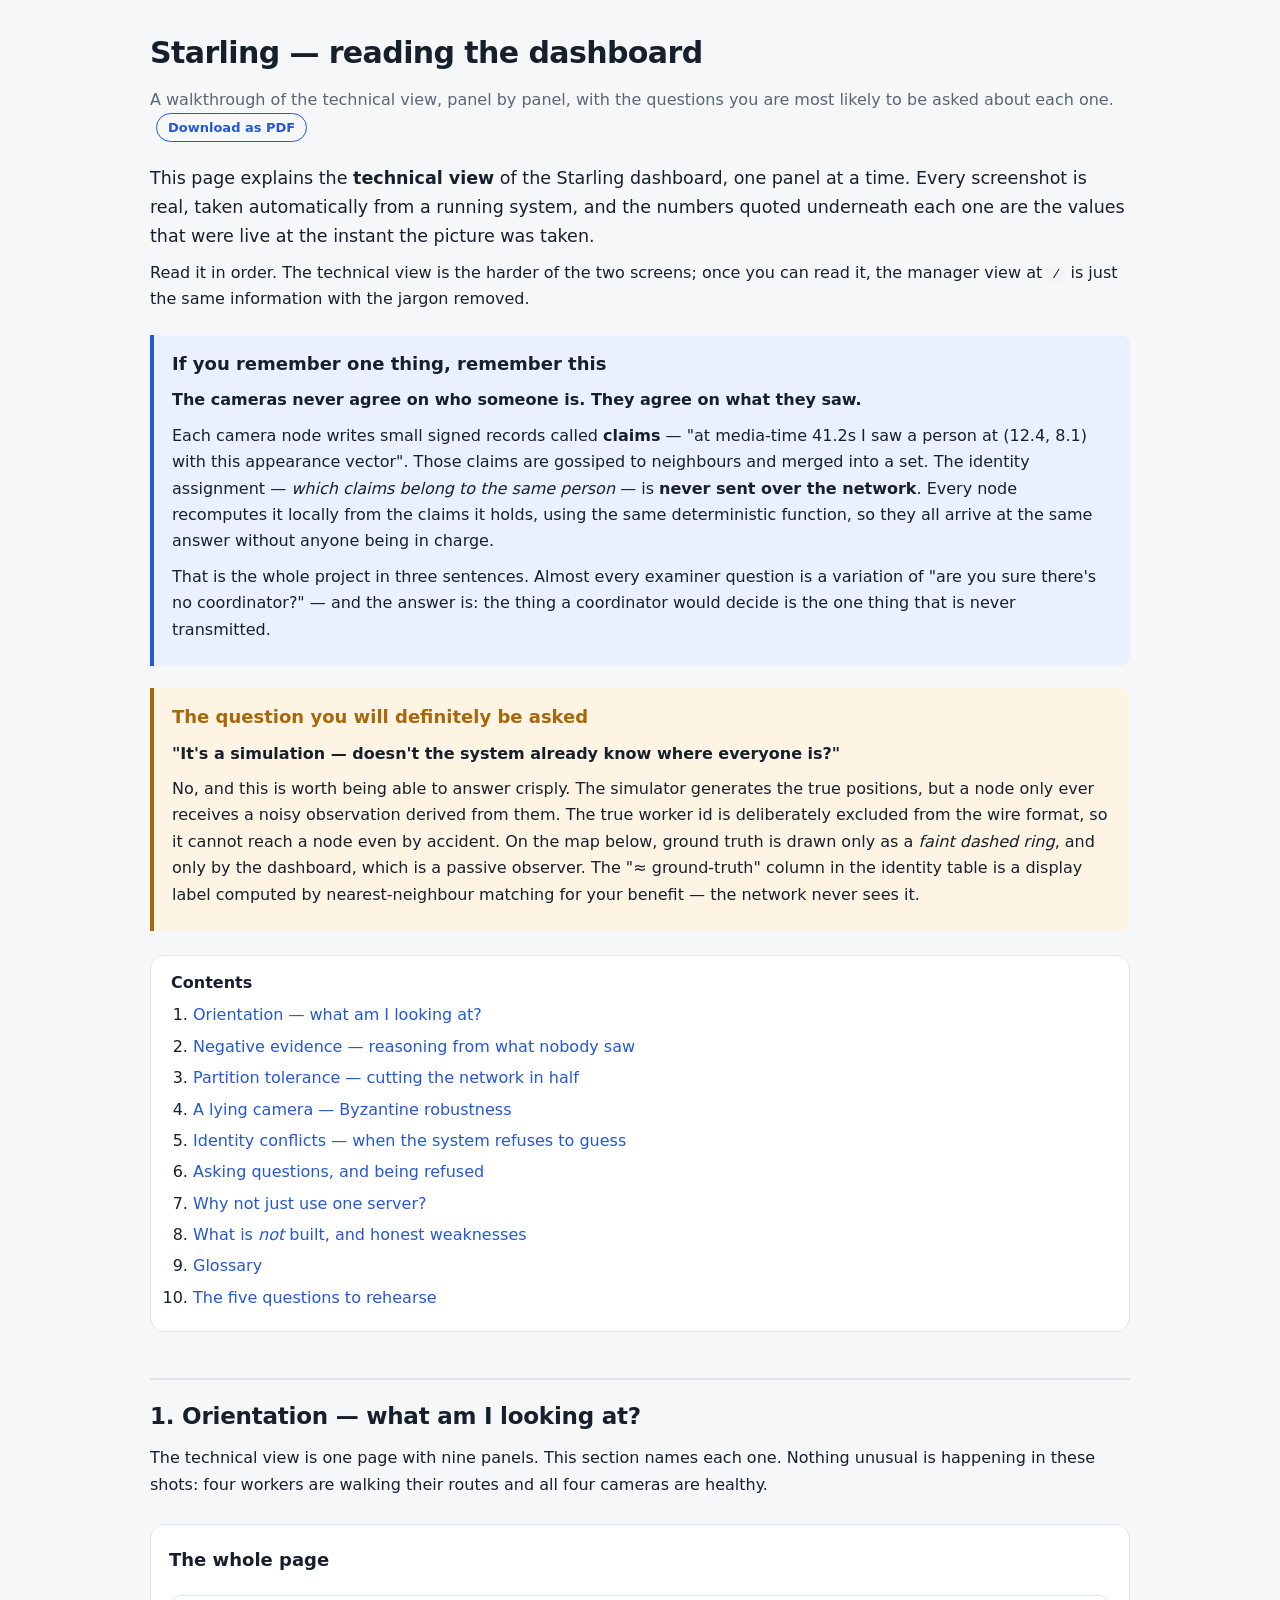
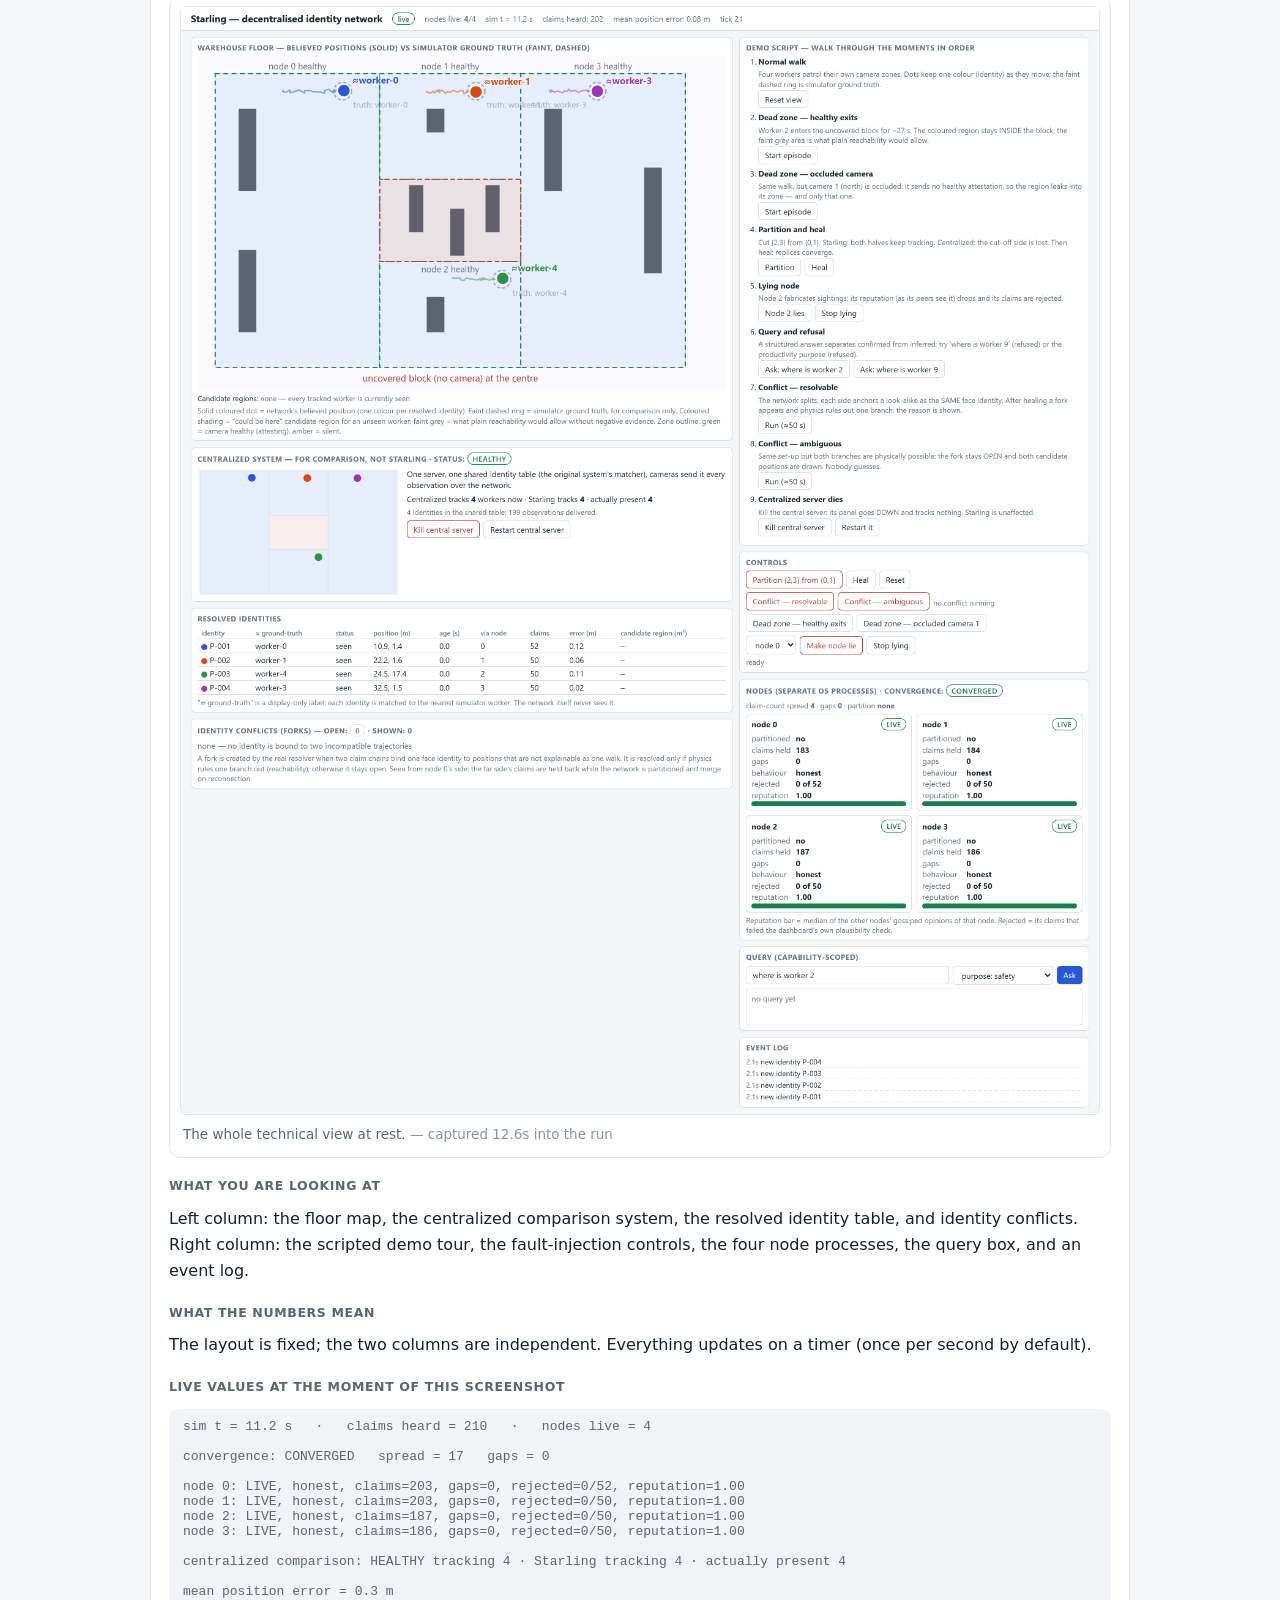
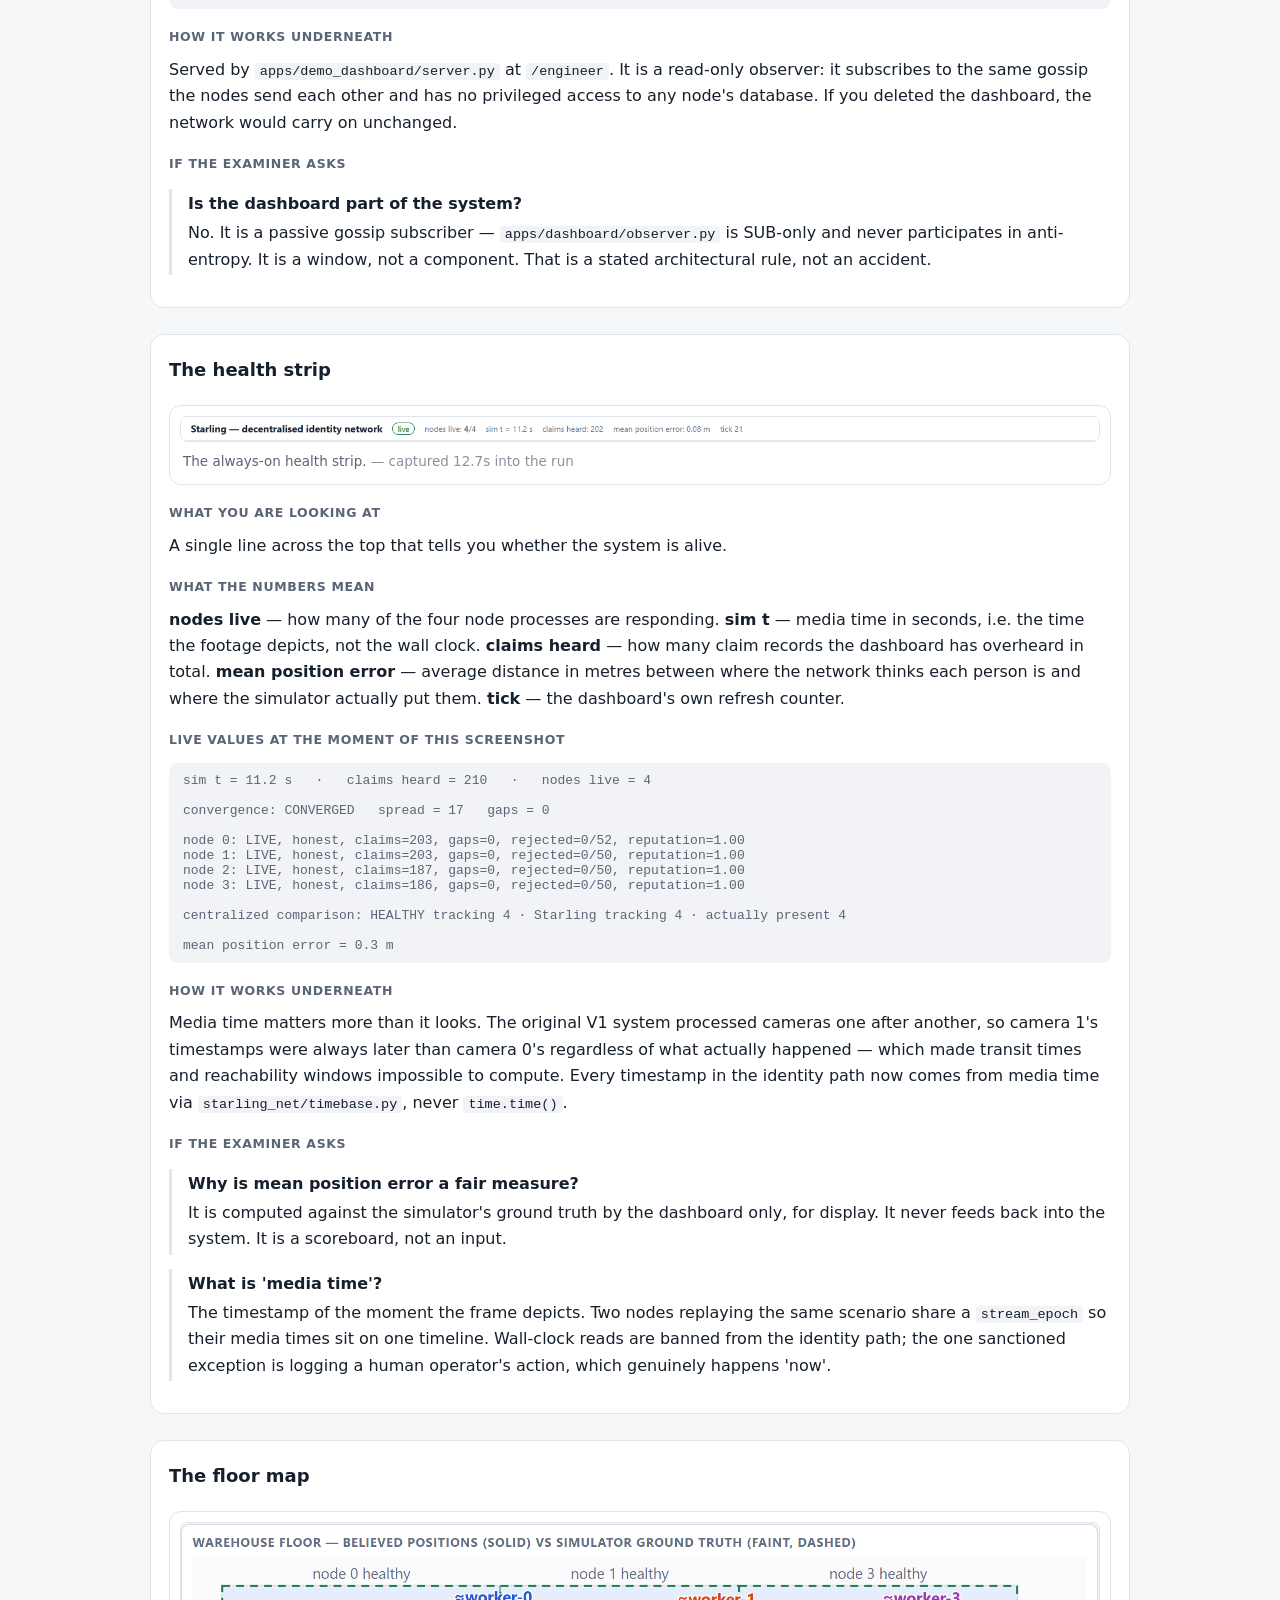
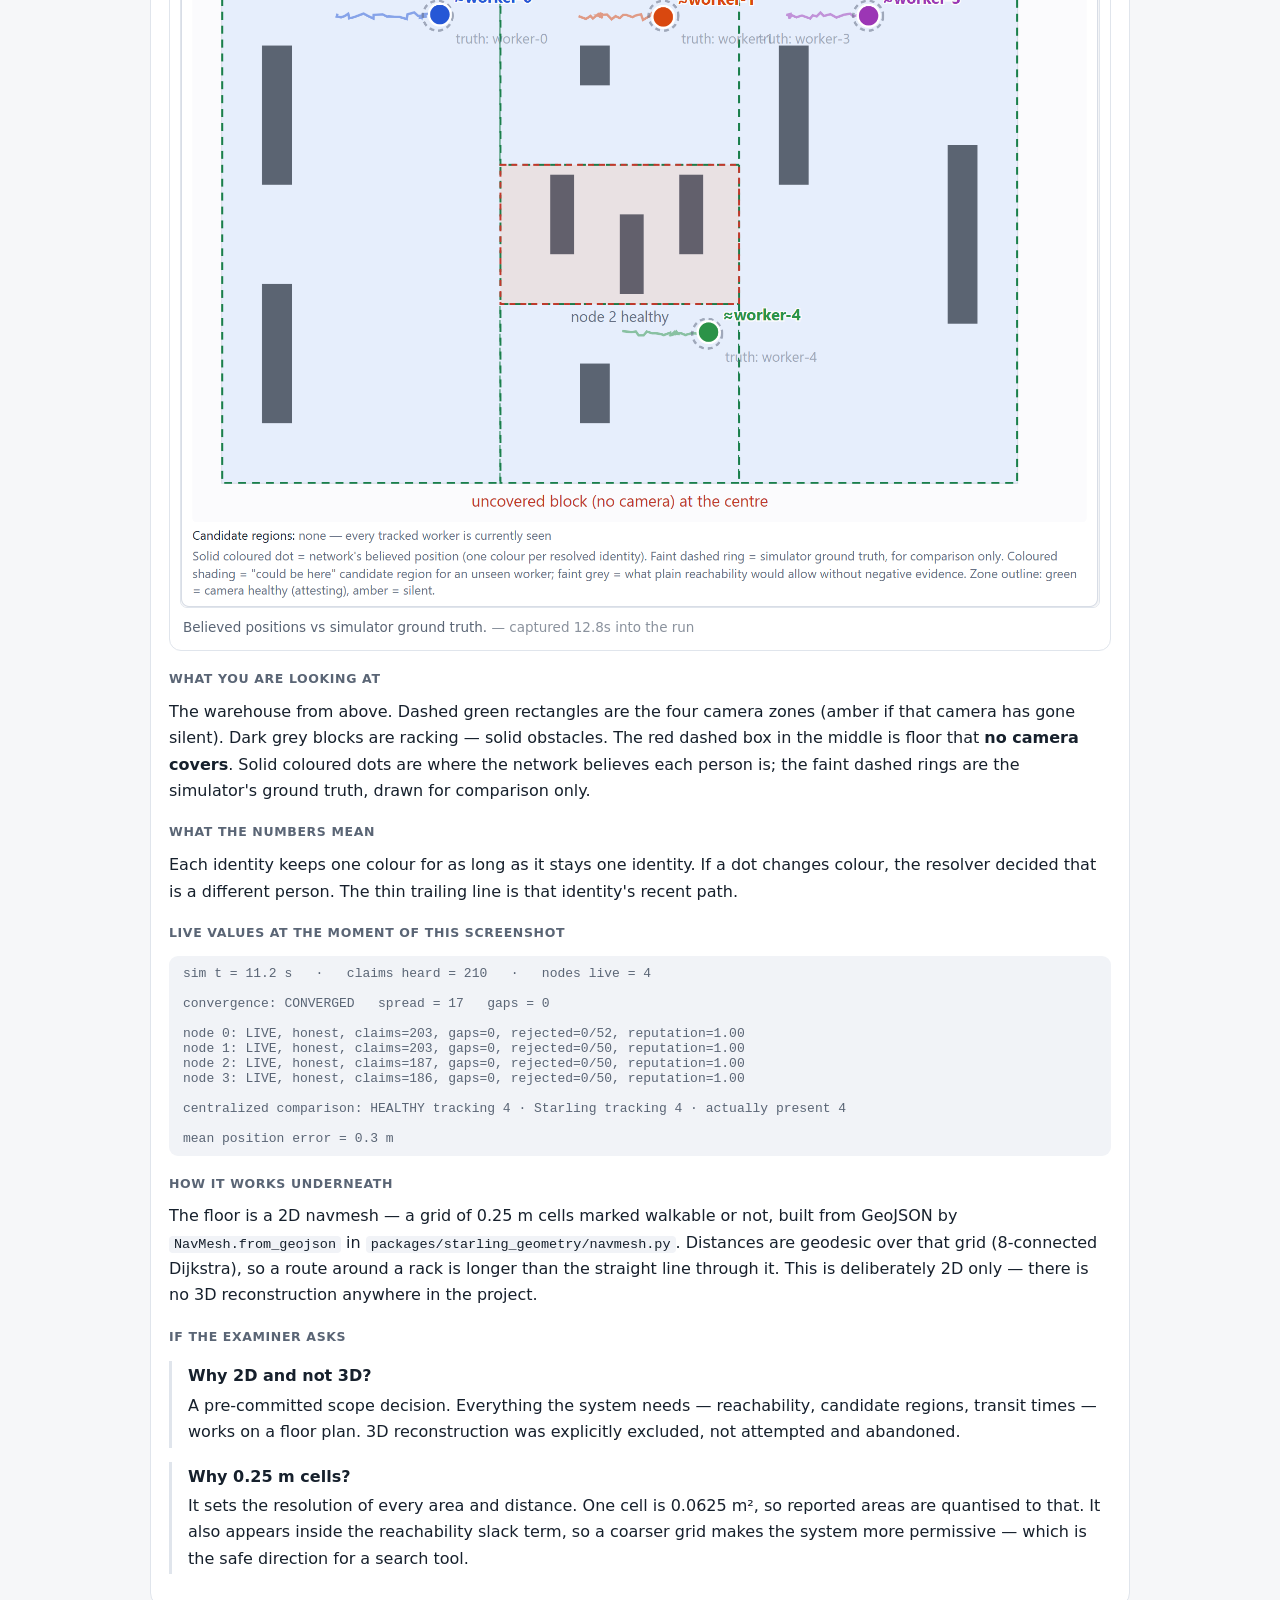
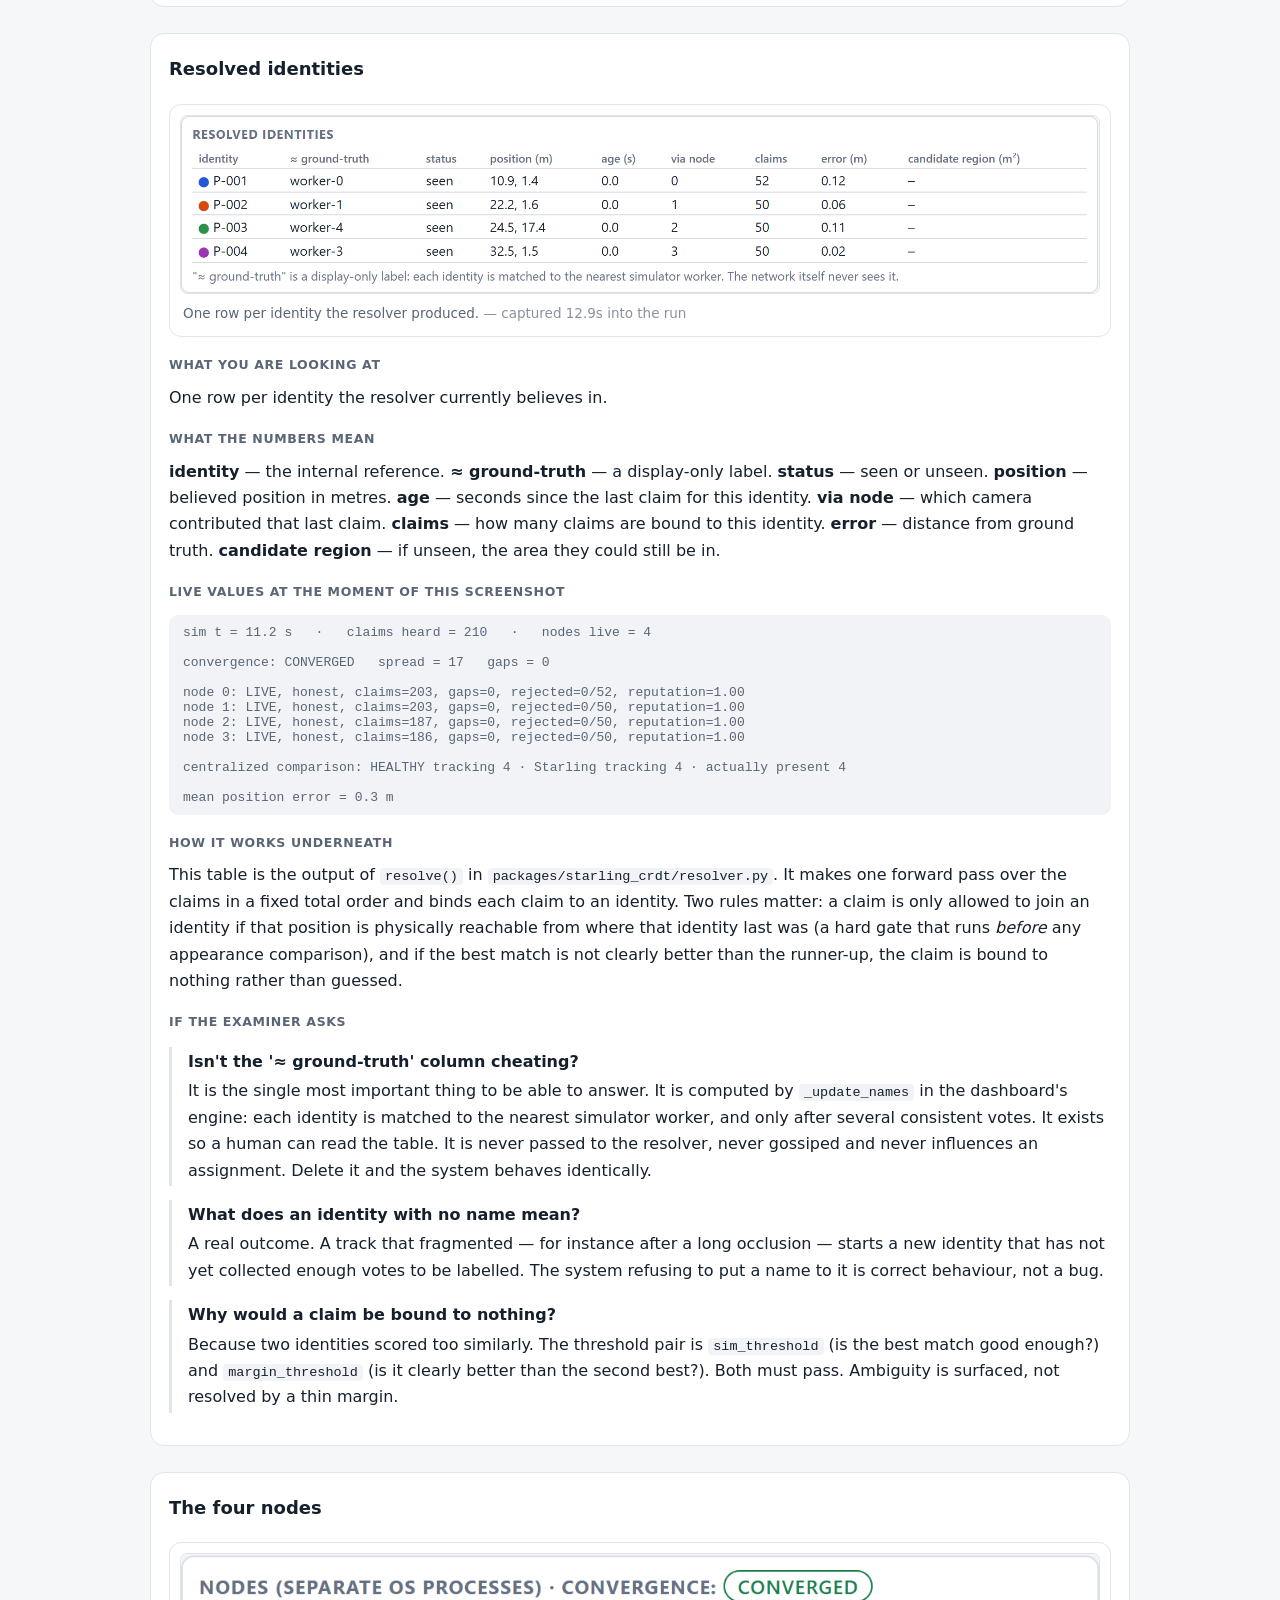
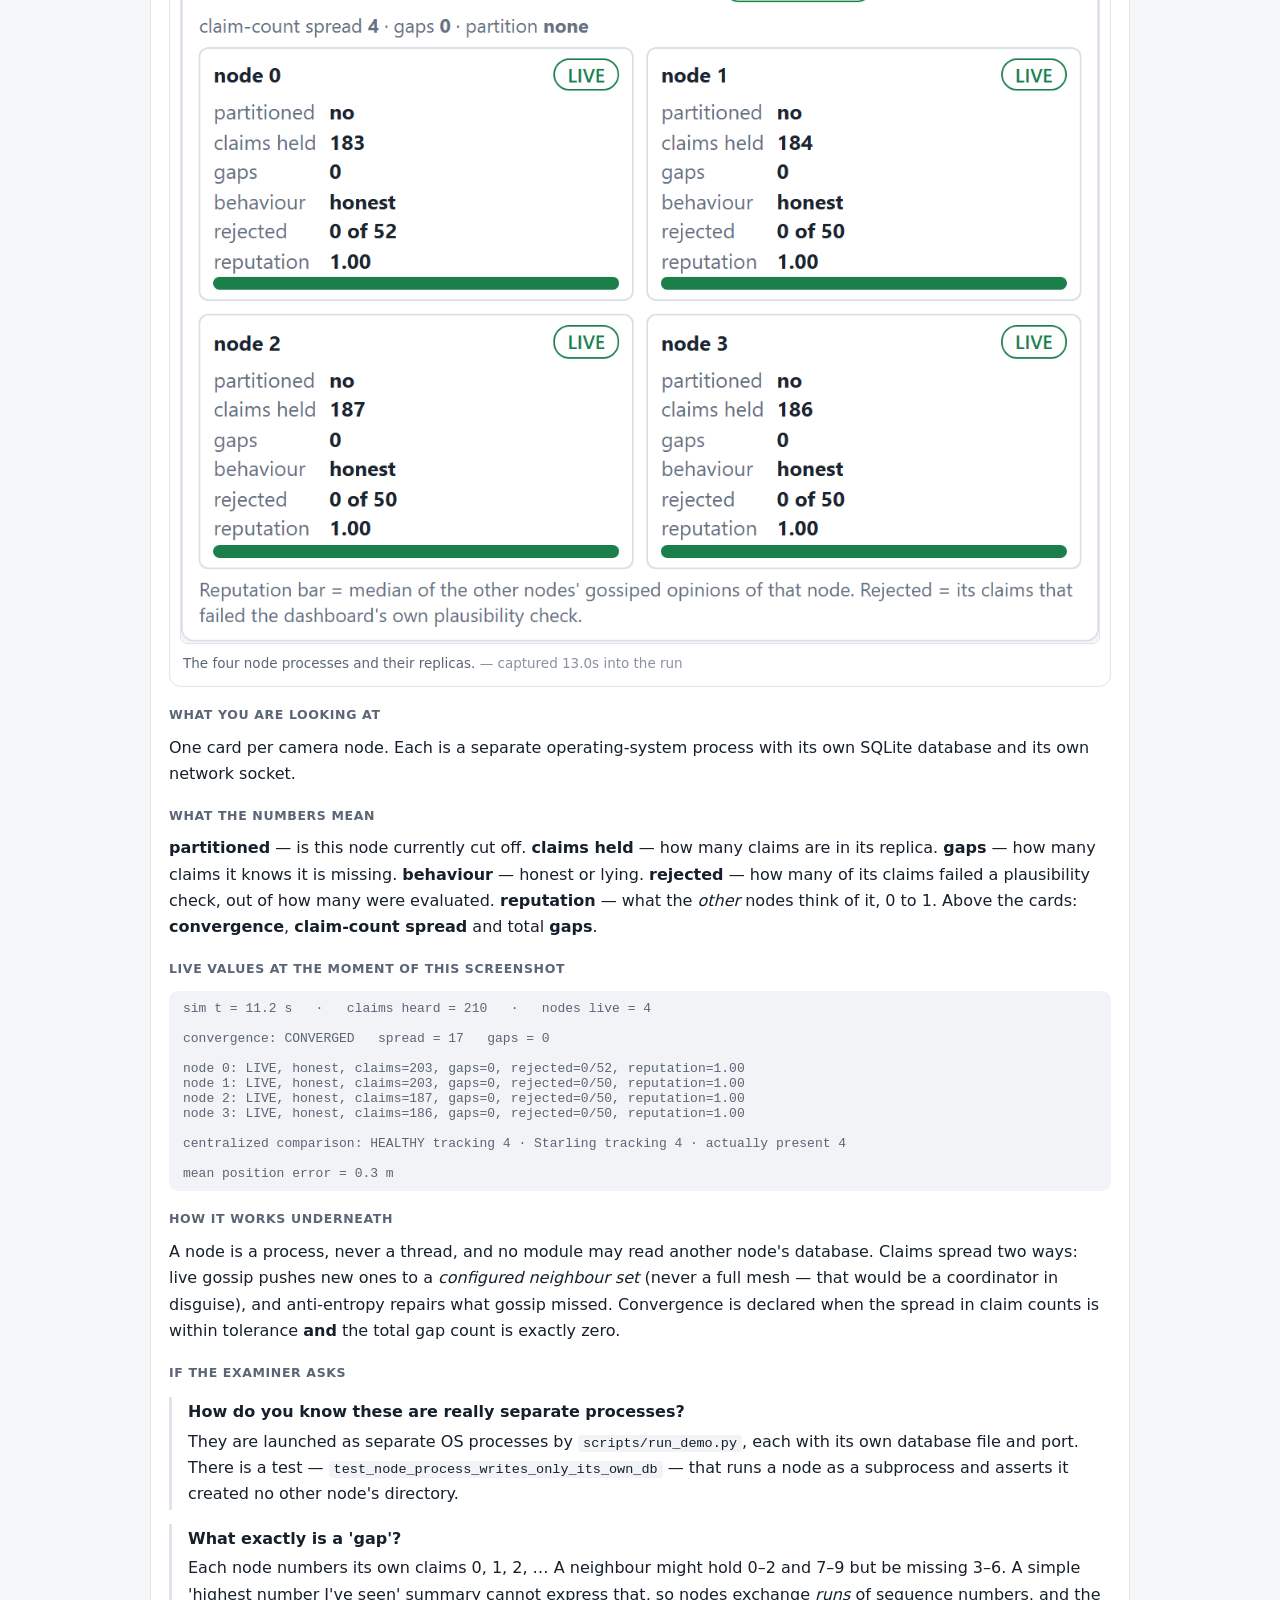
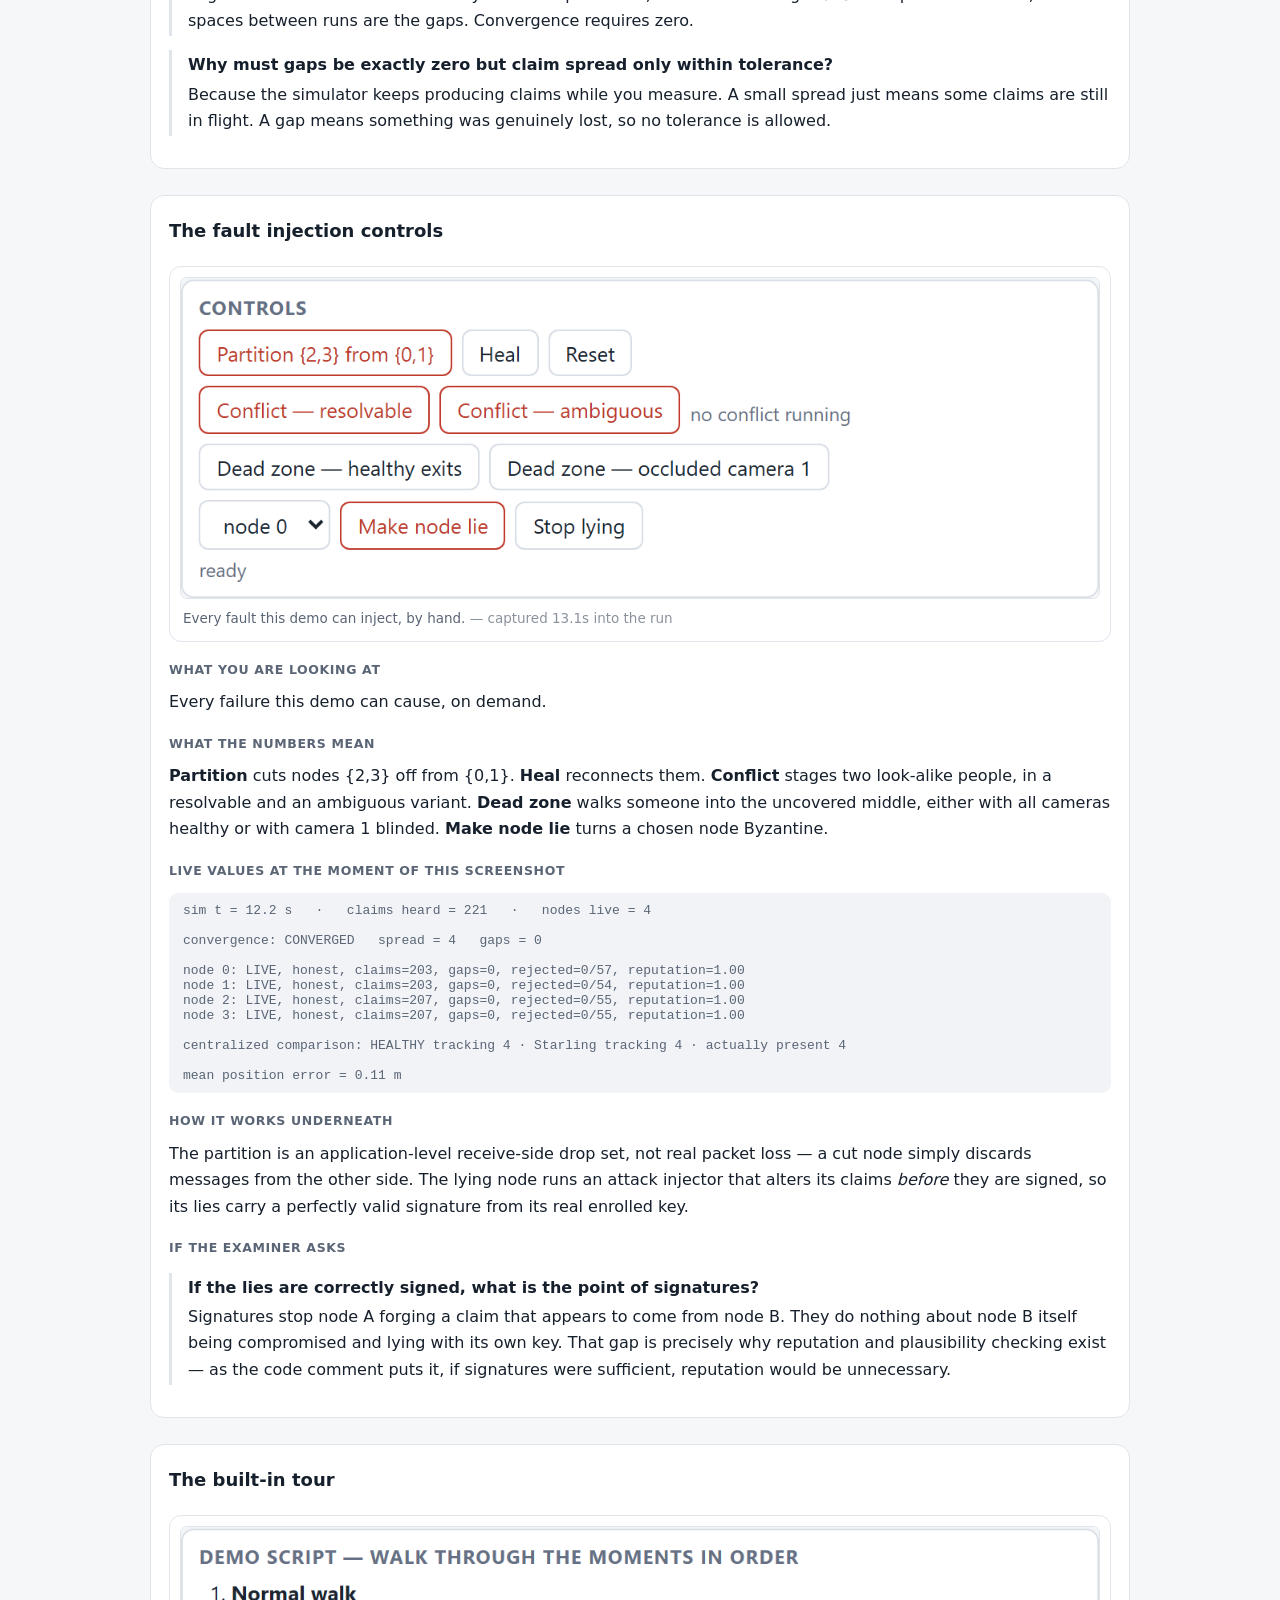
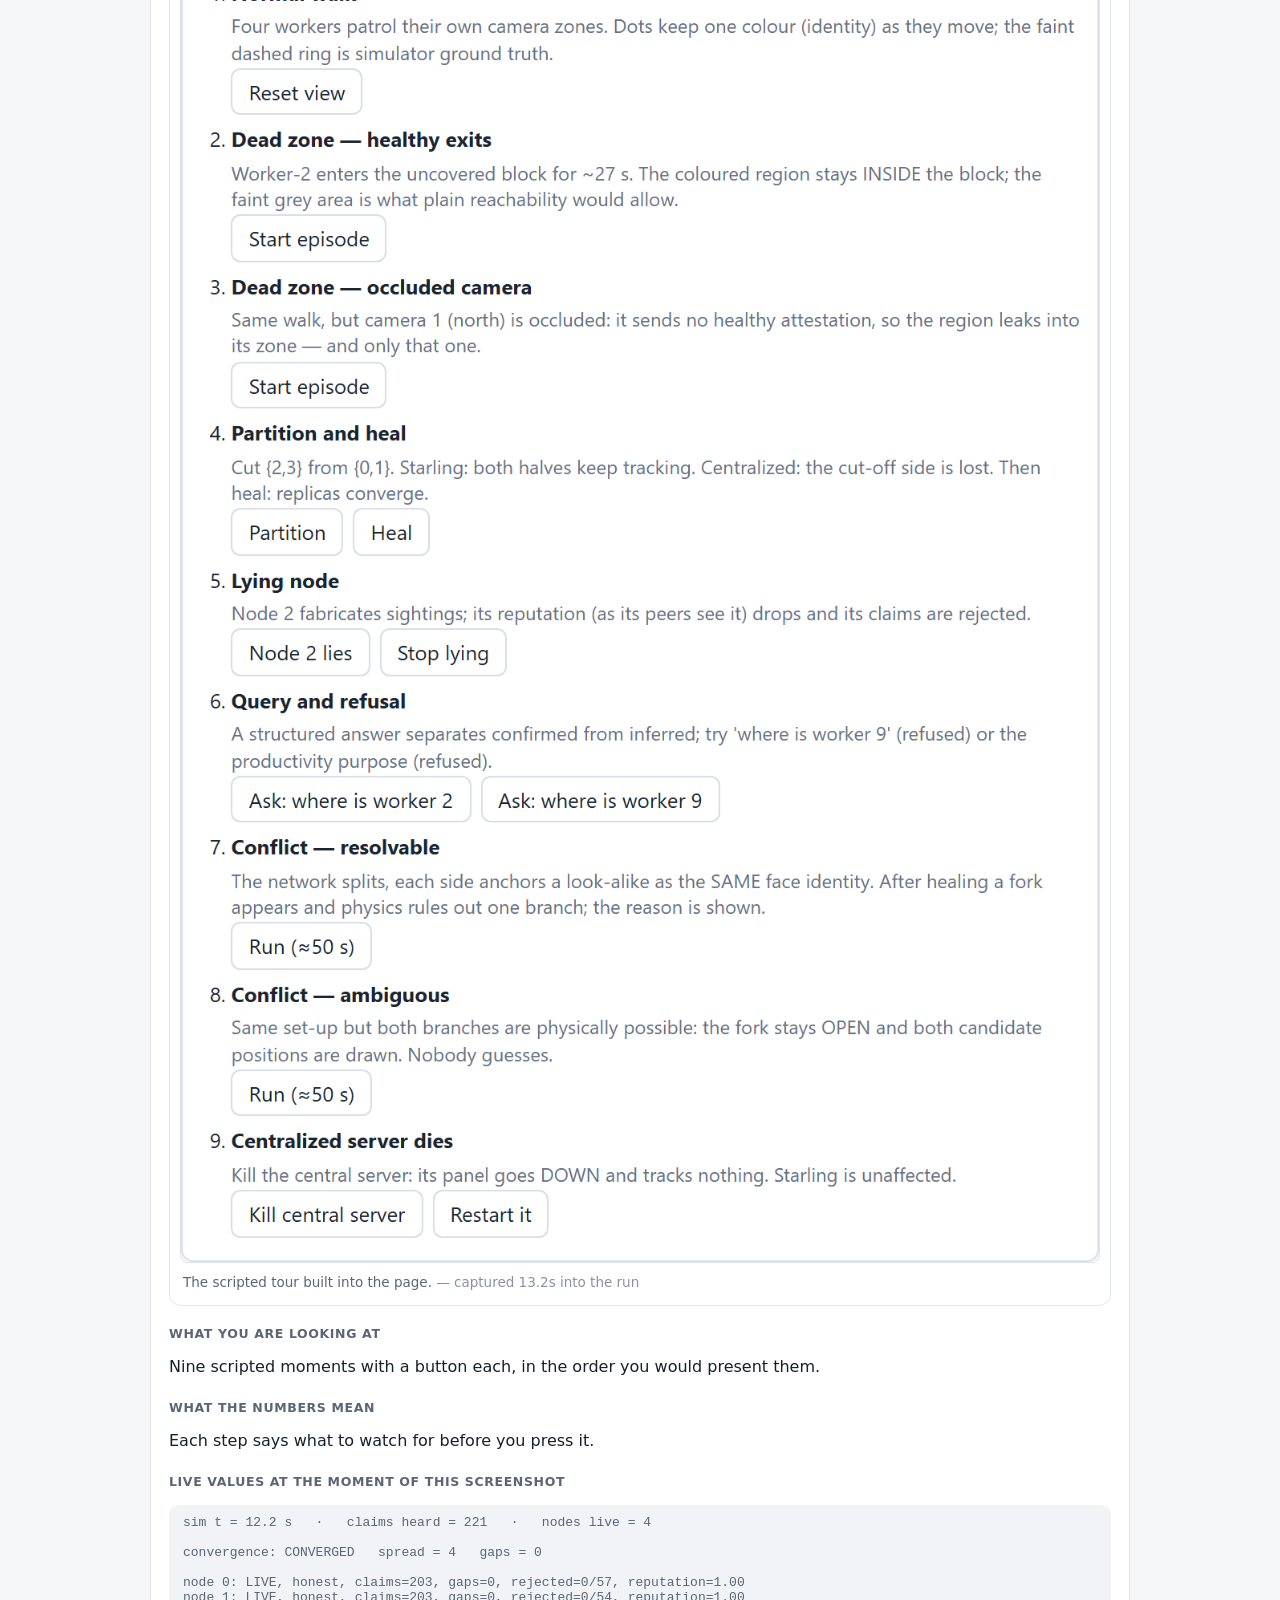
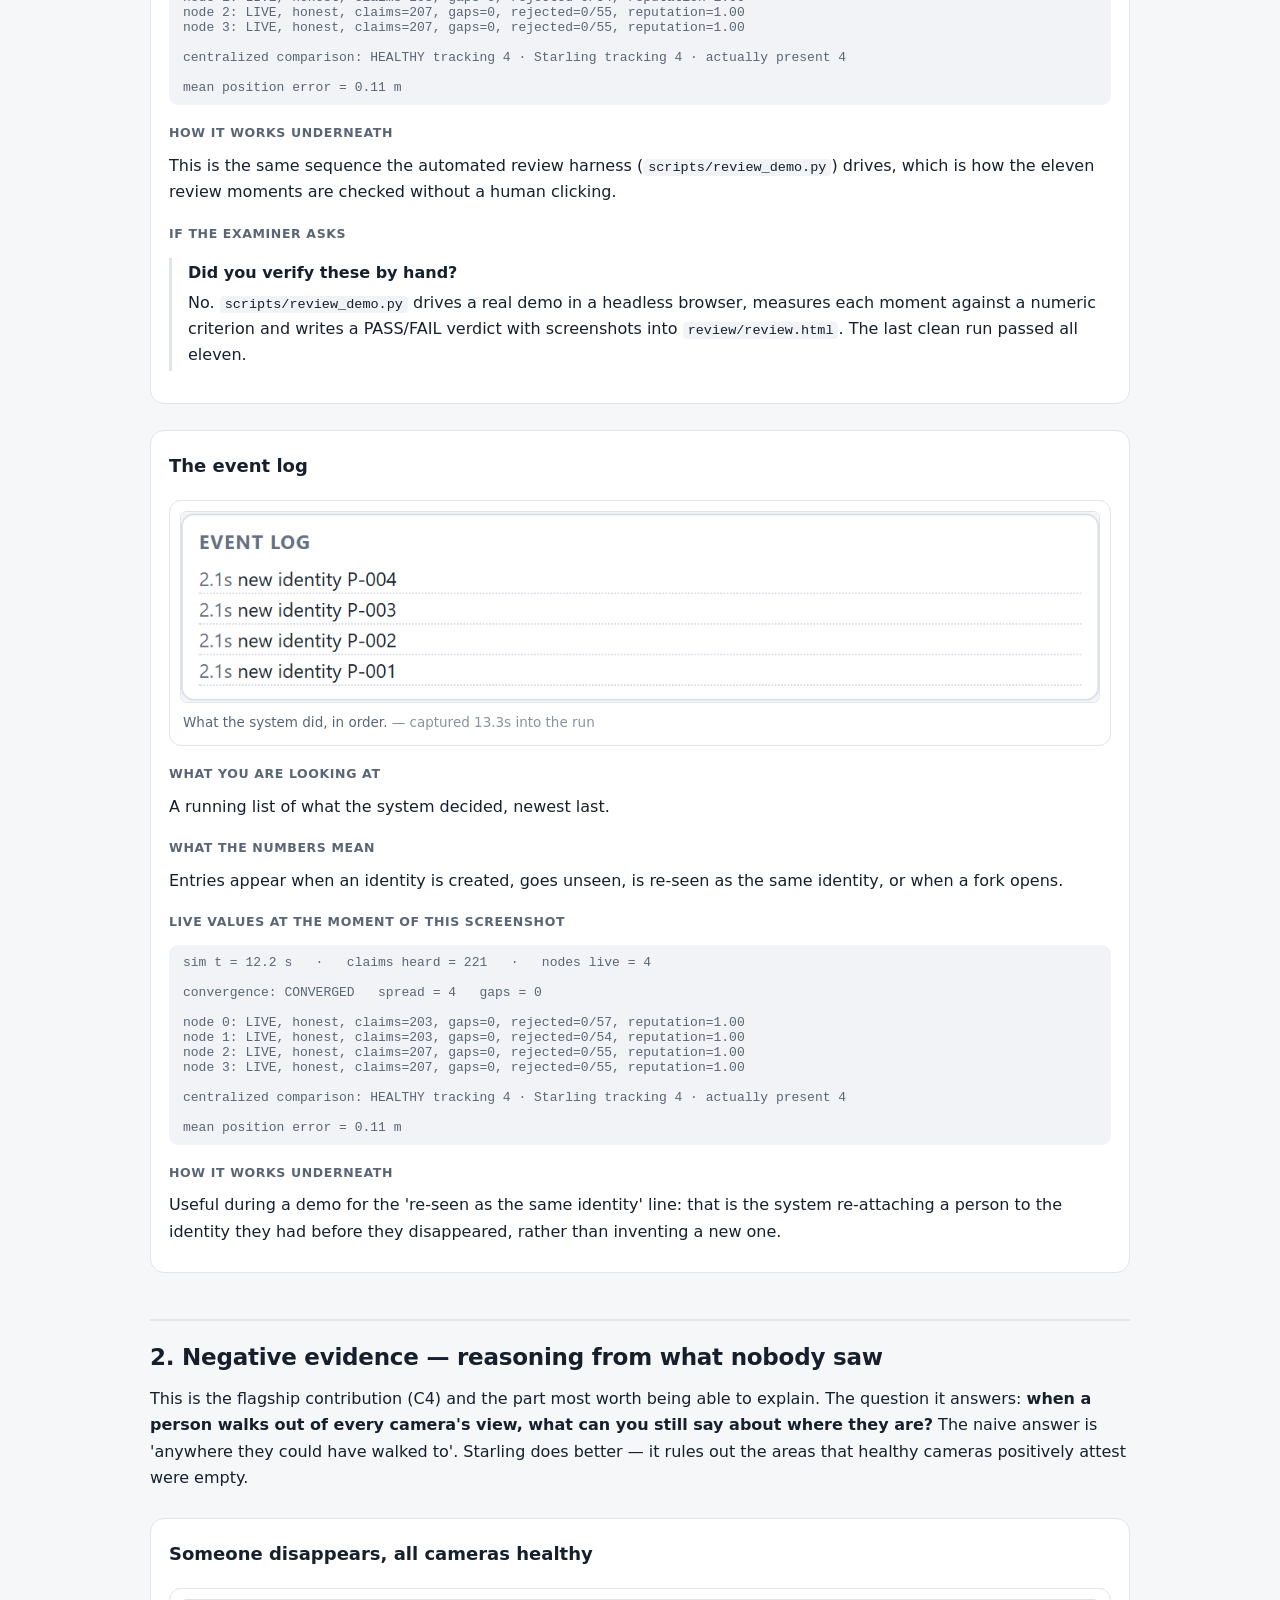
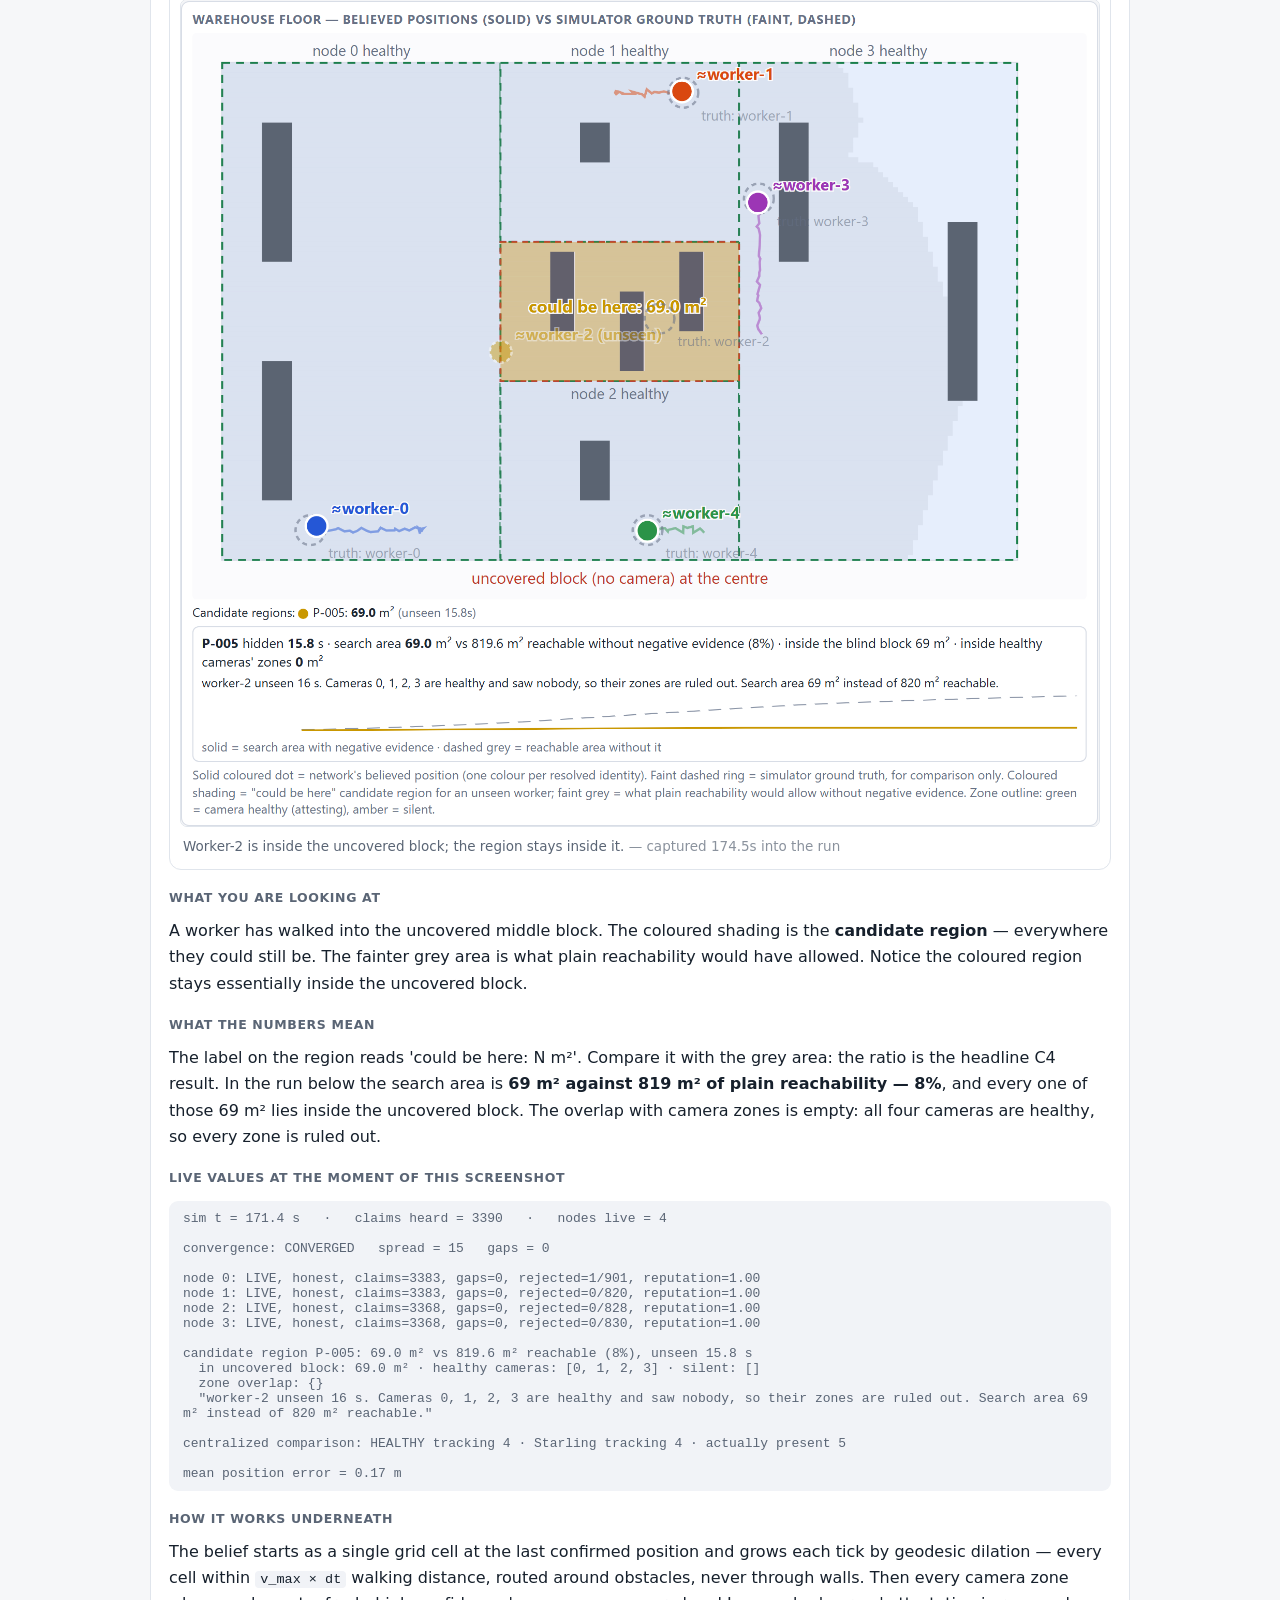
==== commit ecf347d0: "docs: print the explainer to PDF, and publish it scripts/explainer_to_pdf.py renders review/explaine" ====
--- a/review/explainer.html
+++ b/review/explainer.html
@@ -42,10 +42,39 @@
 nav a:hover{text-decoration:underline}
 ul{margin:8px 0;padding-left:22px} li{margin:5px 0}
 .miss{color:var(--warn);font-size:14px;padding:8px 0}
+.dl{display:inline-block;margin-left:6px;padding:3px 11px;border:1px solid var(--accent);border-radius:999px;
+ color:var(--accent);text-decoration:none;font-size:13px;font-weight:600;white-space:nowrap}
+.dl:hover{background:var(--accent-bg)}
+@media print{.dl{display:none}}
 footer{margin-top:50px;padding-top:18px;border-top:1px solid var(--line);color:var(--soft);font-size:13.5px}
+
+/* Printing / PDF. Forced light, and nothing that would split a screenshot away
+   from the paragraph that explains it. */
+@media print{
+  :root{--bg:#fff;--panel:#fff;--ink:#16202c;--soft:#55606f;--line:#d7dde5;--accent:#1b3fa0;
+        --accent-bg:#eef3fd;--warn:#8a5600;--warn-bg:#fdf6e8;--ok:#0f7a52;--ok-bg:#eaf7f1;--code:#f2f4f8;}
+  body{background:#fff;font-size:11.5pt}
+  .wrap{max-width:none;padding:0}
+  @page{margin:14mm 13mm}
+  h1{font-size:24pt}
+  h2{font-size:16pt;break-before:page;page-break-before:always}
+  h2#orientation{break-before:auto;page-break-before:auto}
+  h3{font-size:13pt}
+  /* A whole shot block is often taller than a page; let it flow, but never
+     split a screenshot from its own caption. */
+  figure,.qa,.big,.warn,.vals,tr{break-inside:avoid;page-break-inside:avoid}
+  .shot{break-inside:auto}
+  .shot>h3{break-after:avoid;page-break-after:avoid}
+  h4{break-after:avoid;page-break-after:avoid}
+  .shot{border:1px solid var(--line);box-shadow:none}
+  figure img{max-height:165mm;object-fit:contain}
+  nav{break-after:page;page-break-after:always}
+  a{color:var(--accent);text-decoration:none}
+  footer{break-inside:avoid}
+}
 </style></head><body><div class='wrap'>
 <h1>Starling — reading the dashboard</h1>
-<p class='sub'>A walkthrough of the technical view, panel by panel, with the questions you are most likely to be asked about each one.</p>
+<p class='sub'>A walkthrough of the technical view, panel by panel, with the questions you are most likely to be asked about each one. <a class='dl' href='explainer.pdf'>Download as PDF</a></p>
 
 <p class="lede">This page explains the <b>technical view</b> of the Starling dashboard, one panel
 at a time. Every screenshot is real, taken automatically from a running system, and the numbers
